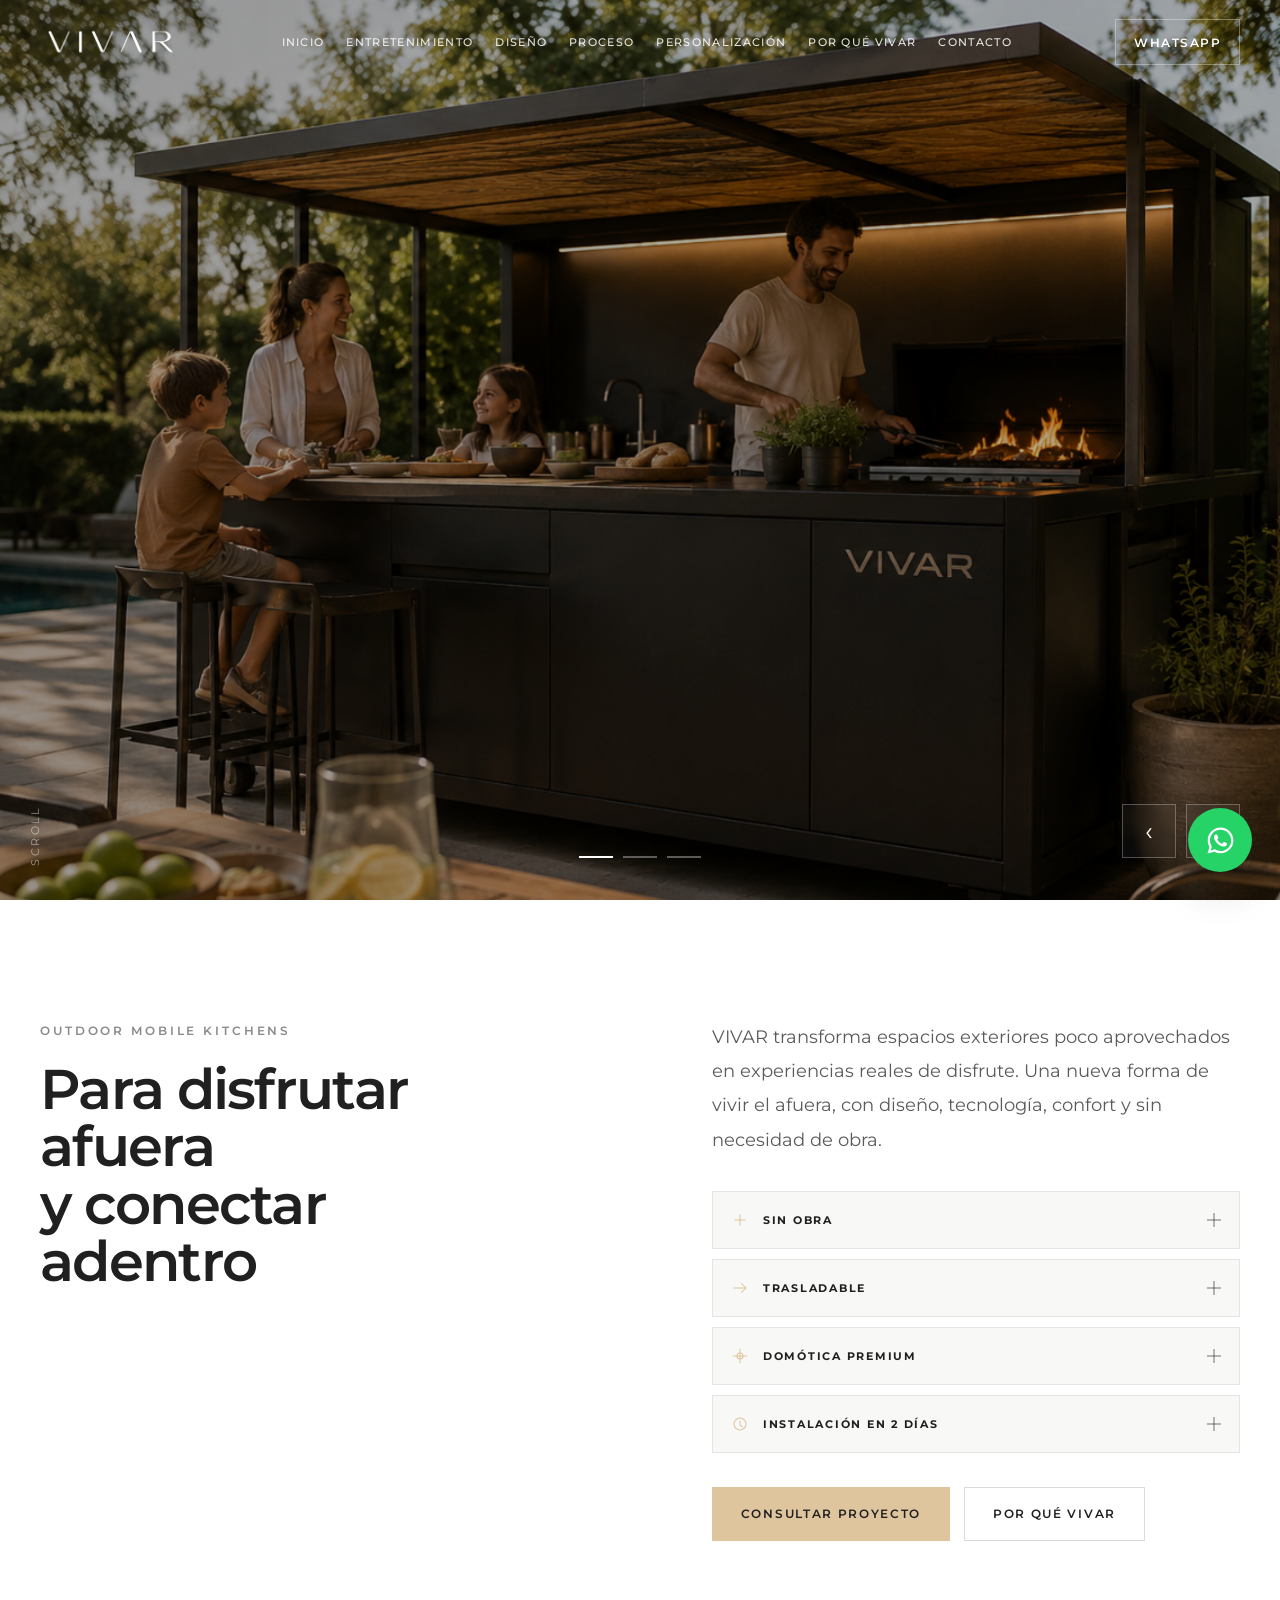
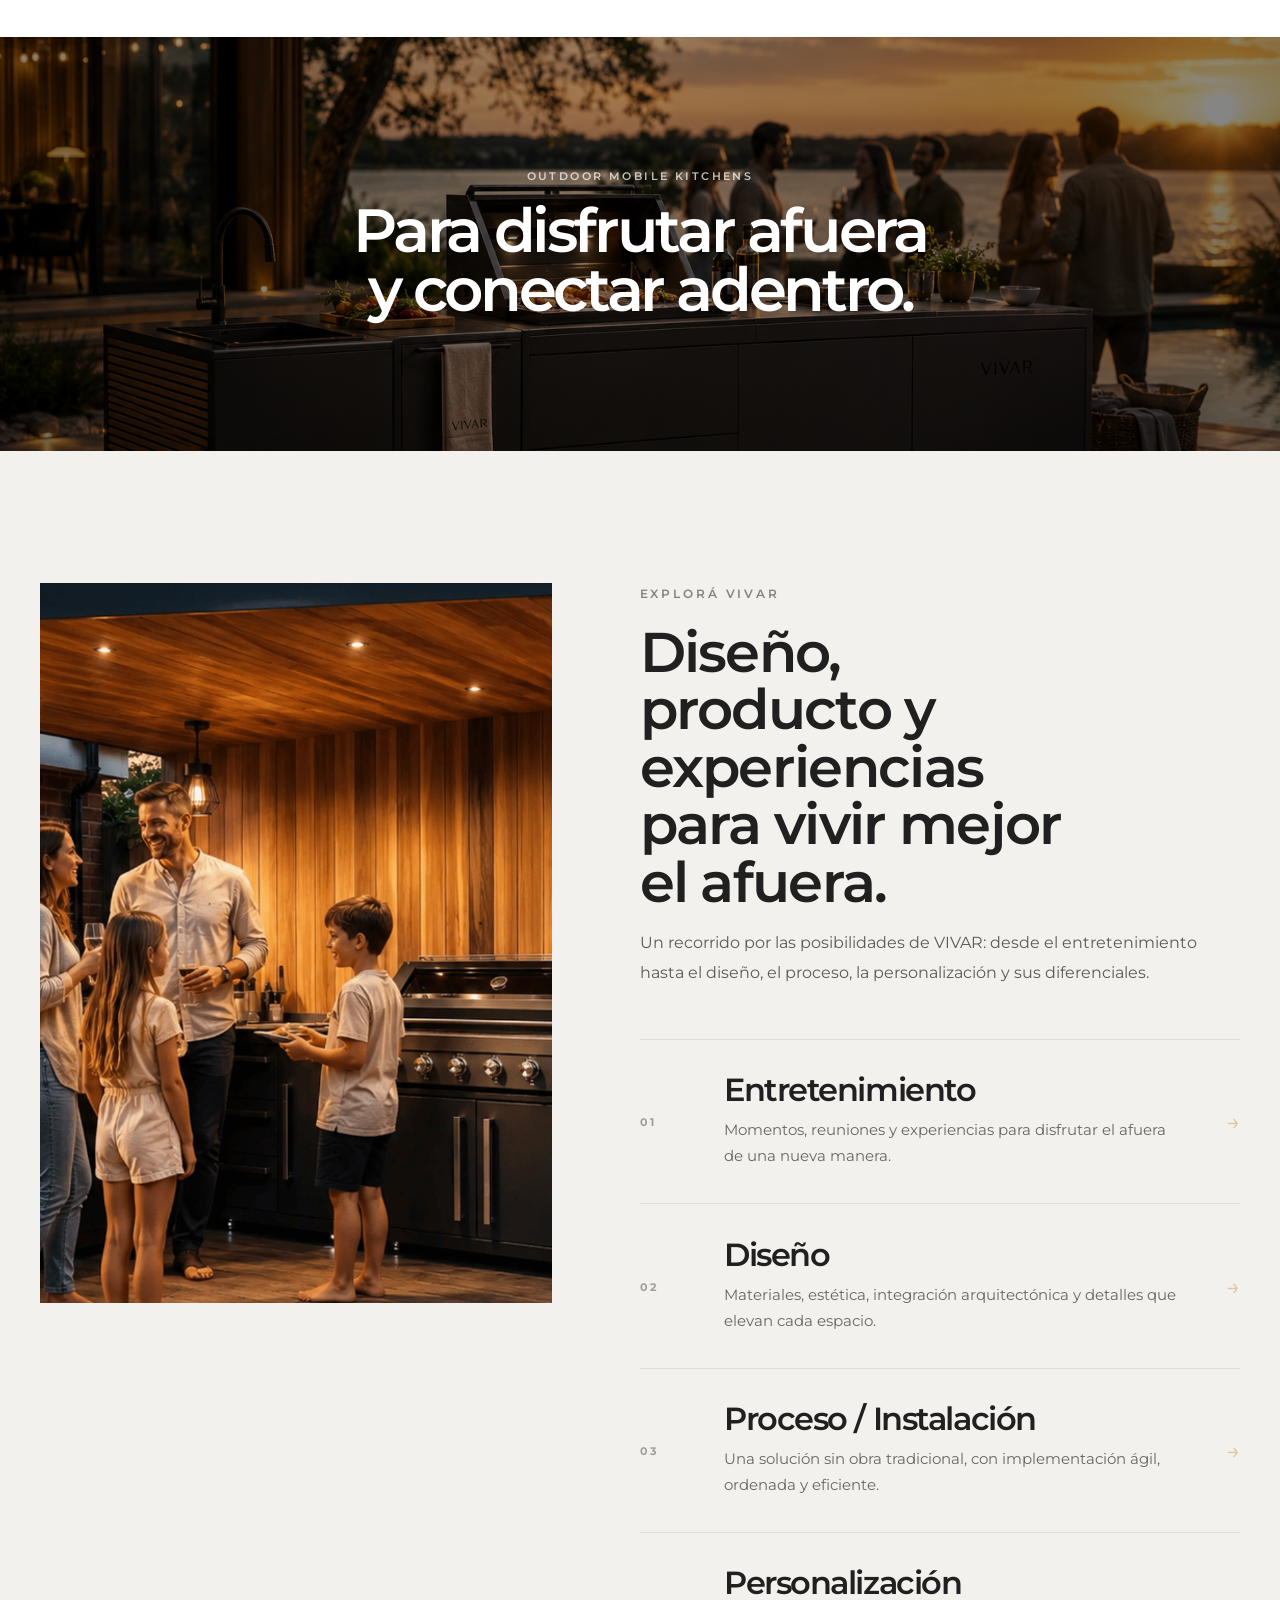
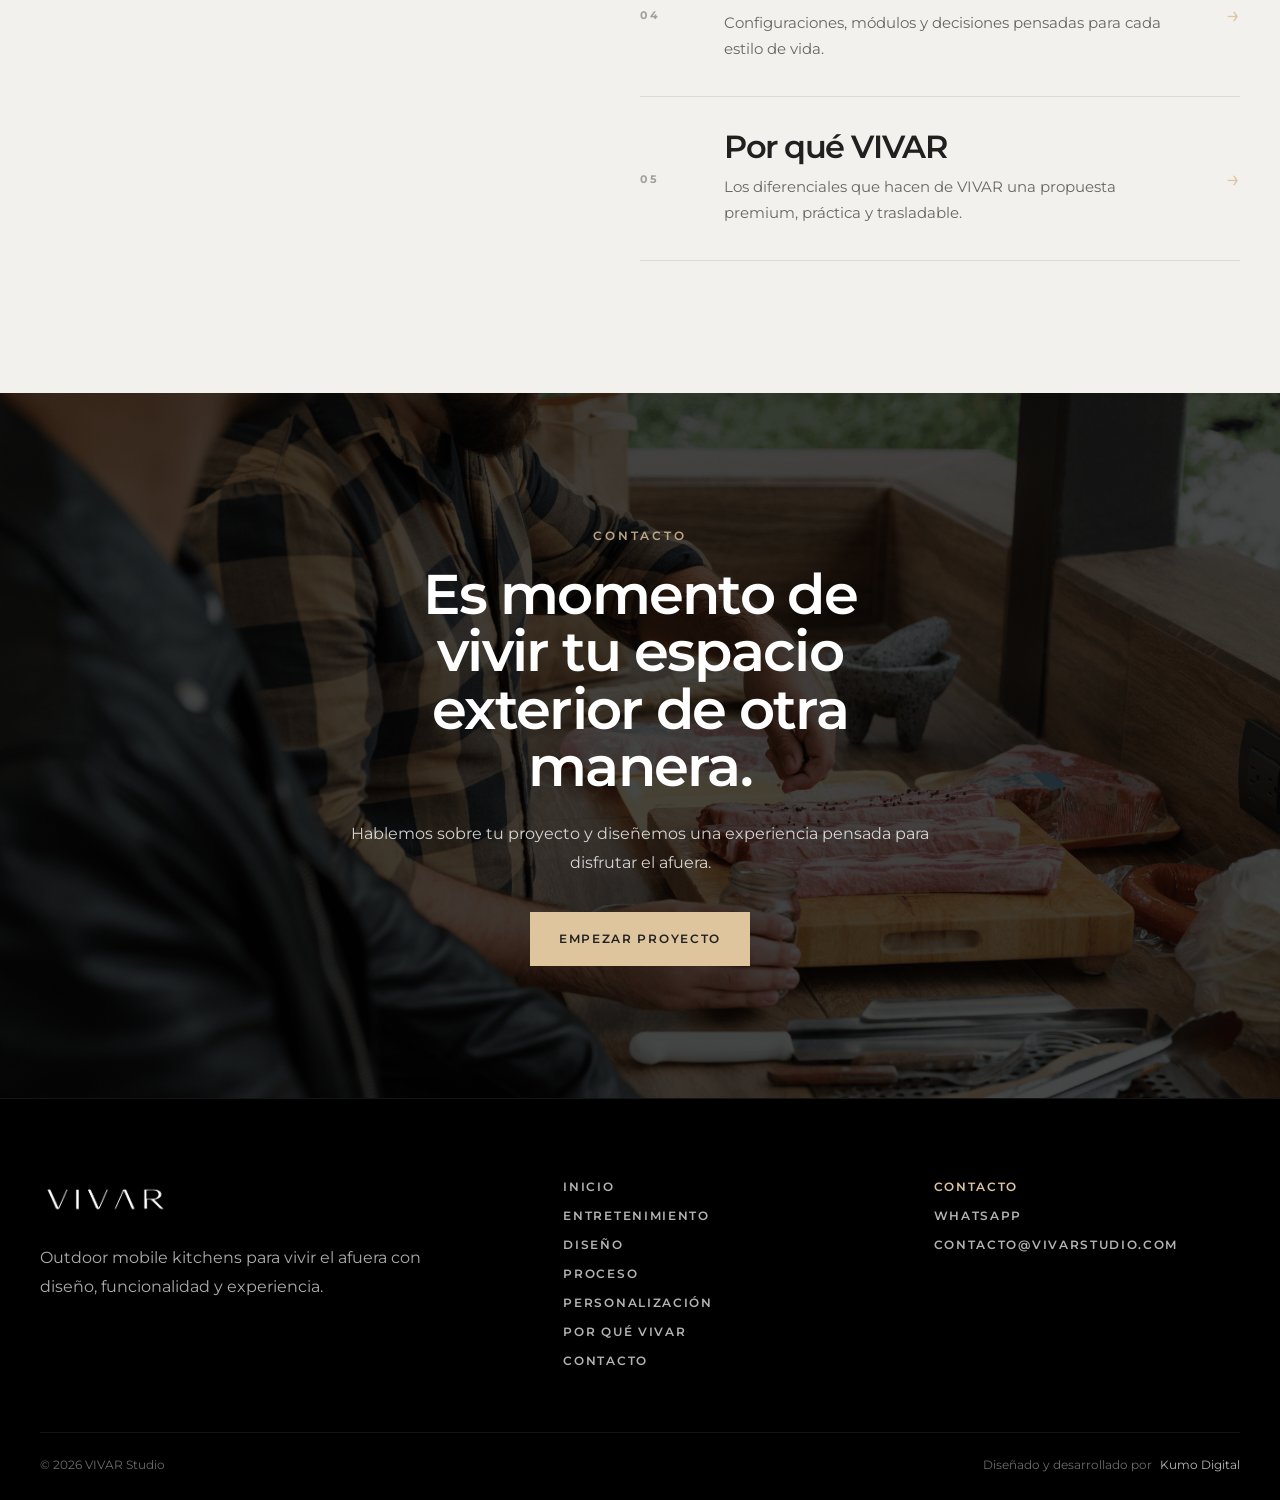
==== index.html @ 81133e7a "Actualizar subpaginas VIVAR y contacto" ====
<!DOCTYPE html>
<html lang="es">
<head>
  <meta charset="UTF-8" />
  <meta name="viewport" content="width=device-width, initial-scale=1.0" />
  <title>VIVAR Studio</title>

  <link rel="preconnect" href="https://fonts.googleapis.com">
  <link rel="preconnect" href="https://fonts.gstatic.com" crossorigin>
  <link href="https://fonts.googleapis.com/css2?family=Montserrat:wght@300;400;500;600;700&display=swap" rel="stylesheet">

  <link rel="stylesheet" href="styles.css" />
</head>

<body>

  <header class="site-header" id="siteHeader">
    <div class="container site-header__inner">
      <a href="index.html" class="site-brand" aria-label="VIVAR Studio">
        <img
          id="siteLogo"
          src="img/logo.png"
          alt="VIVAR Studio"
          data-logo-light="img/logo.png"
          data-logo-dark="img/logo-negro.png"
        />
      </a>

      <nav class="site-nav" aria-label="Navegación principal">
        <a href="index.html">Inicio</a>
        <a href="entretenimiento.html">Entretenimiento</a>
        <a href="diseno.html">Diseño</a>
        <a href="proceso-instalacion.html">Proceso</a>
        <a href="personalizacion.html">Personalización</a>
        <a href="por-que-vivar.html">Por qué VIVAR</a>
        <a href="contacto.html">Contacto</a>
      </nav>

      <a href="https://wa.me/5490000000000" class="header-cta" target="_blank" rel="noopener noreferrer">
        WhatsApp
      </a>

      <button class="menu-toggle" id="menuToggle" aria-label="Abrir menú" aria-expanded="false">
        <span></span>
        <span></span>
      </button>
    </div>

    <div class="mobile-menu" id="mobileMenu">
      <a href="index.html">Inicio</a>
      <a href="entretenimiento.html">Entretenimiento</a>
      <a href="diseno.html">Diseño</a>
      <a href="proceso-instalacion.html">Proceso</a>
      <a href="personalizacion.html">Personalización</a>
      <a href="por-que-vivar.html">Por qué VIVAR</a>
      <a href="contacto.html">Contacto</a>
      <a href="https://wa.me/5490000000000" target="_blank" rel="noopener noreferrer">WhatsApp</a>
    </div>
  </header>

  <main>

    <section class="home-hero" id="home">
      <div class="home-hero__track" id="heroTrack">

        <div class="home-hero__slide hero-slide is-active">
          <picture>
            <source srcset="img/home-hero-1-mobile.png" media="(max-width: 768px)">
            <img src="img/home-hero-1.png" alt="Outdoor kitchen premium VIVAR" />
          </picture>
        </div>

        <div class="home-hero__slide hero-slide">
          <picture>
            <source srcset="img/home-hero-2-mobile.png" media="(max-width: 768px)">
            <img src="img/home-hero-2.png" alt="Espacio exterior VIVAR" />
          </picture>
        </div>

        <div class="home-hero__slide hero-slide">
          <picture>
            <source srcset="img/home-hero-3-mobile.png" media="(max-width: 768px)">
            <img src="img/home-hero-3.png" alt="Outdoor mobile kitchen VIVAR Studio" />
          </picture>
        </div>

      </div>

      <div class="home-hero__overlay"></div>

      <div class="home-hero__controls">
        <button class="home-hero__arrow home-hero__arrow--prev" id="prevSlide" aria-label="Imagen anterior">‹</button>
        <button class="home-hero__arrow home-hero__arrow--next" id="nextSlide" aria-label="Siguiente imagen">›</button>
      </div>

      <div class="home-hero__dots" id="heroDots">
        <button class="is-active" aria-label="Ir a slide 1"></button>
        <button aria-label="Ir a slide 2"></button>
        <button aria-label="Ir a slide 3"></button>
      </div>

      <span class="hero-scroll">Scroll</span>
    </section>

    <section class="intro-editorial reveal">
      <div class="container intro-editorial__inner">
        <div class="intro-editorial__left">
          <span class="section-kicker">Outdoor Mobile Kitchens</span>
          <h1 class="intro-editorial__title">
            Para disfrutar afuera<br>
            y conectar adentro
          </h1>
        </div>

        <div class="intro-editorial__right">
          <p class="intro-editorial__text">
            VIVAR transforma espacios exteriores poco aprovechados en experiencias reales de disfrute.
            Una nueva forma de vivir el afuera, con diseño, tecnología, confort y sin necesidad de obra.
          </p>

          <div class="intro-highlights">

            <button class="intro-highlight" type="button" aria-expanded="false">
              <span class="intro-highlight__top">
                <span class="intro-highlight__icon">
                  <svg viewBox="0 0 24 24" fill="none">
                    <path d="M5 12h14M12 5v14" stroke="currentColor" stroke-width="1.4" stroke-linecap="round"/>
                  </svg>
                </span>
                <span class="intro-highlight__title">Sin obra</span>
                <span class="intro-highlight__plus"></span>
              </span>

              <span class="intro-highlight__content">
                Instalación limpia, rápida y sin reformas invasivas. Ideal para transformar espacios exteriores existentes.
              </span>
            </button>

            <button class="intro-highlight" type="button" aria-expanded="false">
              <span class="intro-highlight__top">
                <span class="intro-highlight__icon">
                  <svg viewBox="0 0 24 24" fill="none">
                    <path d="M4 12h16M14 6l6 6-6 6" stroke="currentColor" stroke-width="1.4" stroke-linecap="round" stroke-linejoin="round"/>
                  </svg>
                </span>
                <span class="intro-highlight__title">Trasladable</span>
                <span class="intro-highlight__plus"></span>
              </span>

              <span class="intro-highlight__content">
                Un producto pensado para acompañarte en distintos espacios, proyectos o mudanzas, manteniendo su funcionalidad.
              </span>
            </button>

            <button class="intro-highlight" type="button" aria-expanded="false">
              <span class="intro-highlight__top">
                <span class="intro-highlight__icon">
                  <svg viewBox="0 0 24 24" fill="none">
                    <path d="M12 3v18M3 12h18" stroke="currentColor" stroke-width="1.4" stroke-linecap="round"/>
                    <circle cx="12" cy="12" r="4" stroke="currentColor" stroke-width="1.4"/>
                  </svg>
                </span>
                <span class="intro-highlight__title">Domótica premium</span>
                <span class="intro-highlight__plus"></span>
              </span>

              <span class="intro-highlight__content">
                Tecnología integrada para controlar iluminación, sonido y funciones clave desde una experiencia simple y elegante.
              </span>
            </button>

            <button class="intro-highlight" type="button" aria-expanded="false">
              <span class="intro-highlight__top">
                <span class="intro-highlight__icon">
                  <svg viewBox="0 0 24 24" fill="none">
                    <path d="M12 8v5l3 3" stroke="currentColor" stroke-width="1.4" stroke-linecap="round"/>
                    <circle cx="12" cy="12" r="8" stroke="currentColor" stroke-width="1.4"/>
                  </svg>
                </span>
                <span class="intro-highlight__title">Instalación en 2 días</span>
                <span class="intro-highlight__plus"></span>
              </span>

              <span class="intro-highlight__content">
                Proceso ágil y ordenado, pensado para que puedas empezar a disfrutar tu espacio exterior en muy poco tiempo.
              </span>
            </button>

          </div>

          <div class="intro-editorial__actions">
            <a href="contacto.html" class="btn btn--primary">Consultar proyecto</a>
            <a href="por-que-vivar.html" class="btn btn--secondary-dark">Por qué VIVAR</a>
          </div>
        </div>
      </div>
    </section>

<section class="visual-band reveal" aria-label="Experiencia VIVAR">
  <img src="img/medio.png" alt="Experiencia exterior VIVAR Studio" />

  <div class="visual-band__overlay"></div>

  <div class="visual-band__content">
    <span>Outdoor Mobile Kitchens</span>

    <h2>
      Para disfrutar afuera<br>
      y conectar adentro.
    </h2>
  </div>
</section>

    <section class="section section--gray explore-section reveal">
      <div class="container explore-layout">

        <div class="explore-media reveal">
          <img src="img/explore-vivar.png" alt="Outdoor mobile kitchen VIVAR integrada en un espacio exterior" />
        </div>

        <div class="explore-content">
          <div class="section-head explore-head">
            <span class="section-kicker section-kicker--dark">Explorá VIVAR</span>
            <h2 class="section-title">
              Diseño, producto y experiencias para vivir mejor el afuera.
            </h2>
            <p class="section-intro">
              Un recorrido por las posibilidades de VIVAR: desde el entretenimiento hasta el diseño, el proceso, la personalización y sus diferenciales.
            </p>
          </div>

          <div class="explore-links">

            <a href="entretenimiento.html" class="explore-link reveal">
              <span class="explore-link__number">01</span>
              <div>
                <h3>Entretenimiento</h3>
                <p>Momentos, reuniones y experiencias para disfrutar el afuera de una nueva manera.</p>
              </div>
              <span class="explore-link__arrow">→</span>
            </a>

            <a href="diseno.html" class="explore-link reveal">
              <span class="explore-link__number">02</span>
              <div>
                <h3>Diseño</h3>
                <p>Materiales, estética, integración arquitectónica y detalles que elevan cada espacio.</p>
              </div>
              <span class="explore-link__arrow">→</span>
            </a>

            <a href="proceso-instalacion.html" class="explore-link reveal">
              <span class="explore-link__number">03</span>
              <div>
                <h3>Proceso / Instalación</h3>
                <p>Una solución sin obra tradicional, con implementación ágil, ordenada y eficiente.</p>
              </div>
              <span class="explore-link__arrow">→</span>
            </a>

            <a href="personalizacion.html" class="explore-link reveal">
              <span class="explore-link__number">04</span>
              <div>
                <h3>Personalización</h3>
                <p>Configuraciones, módulos y decisiones pensadas para cada estilo de vida.</p>
              </div>
              <span class="explore-link__arrow">→</span>
            </a>

            <a href="por-que-vivar.html" class="explore-link reveal">
              <span class="explore-link__number">05</span>
              <div>
                <h3>Por qué VIVAR</h3>
                <p>Los diferenciales que hacen de VIVAR una propuesta premium, práctica y trasladable.</p>
              </div>
              <span class="explore-link__arrow">→</span>
            </a>

          </div>
        </div>

      </div>
    </section>

    <section class="cta-section reveal">
      <div class="container cta-section__inner">
        <span class="section-kicker">Contacto</span>
        <h2 class="section-title section-title--light">Es momento de vivir tu espacio exterior de otra manera.</h2>
        <p>
          Hablemos sobre tu proyecto y diseñemos una experiencia pensada para disfrutar el afuera.
        </p>
        <a href="contacto.html" class="btn btn--primary">Empezar proyecto</a>
      </div>
    </section>

  </main>

  <footer class="site-footer">
    <div class="container site-footer__inner">
      <div class="site-footer__brand">
        <img src="img/logo.png" alt="VIVAR Studio" />
        <p>Outdoor mobile kitchens para vivir el afuera con diseño, funcionalidad y experiencia.</p>
      </div>

      <div class="site-footer__nav">
        <a href="index.html">Inicio</a>
        <a href="entretenimiento.html">Entretenimiento</a>
        <a href="diseno.html">Diseño</a>
        <a href="proceso-instalacion.html">Proceso</a>
        <a href="personalizacion.html">Personalización</a>
        <a href="por-que-vivar.html">Por qué VIVAR</a>
        <a href="contacto.html">Contacto</a>
      </div>

      <div class="site-footer__contact">
        <span>Contacto</span>
        <a href="https://wa.me/5490000000000" target="_blank" rel="noopener noreferrer">WhatsApp</a>
        <a href="mailto:contacto@vivarstudio.com">contacto@vivarstudio.com</a>
      </div>
    </div>

    <div class="container site-footer__bottom">
      <span>© 2026 VIVAR Studio</span>

      <div class="site-footer__credits">
        <span>Diseñado y desarrollado por</span>
        <a href="https://kumodigital.website/" target="_blank" rel="noopener noreferrer">
          Kumo Digital
        </a>
      </div>
    </div>
  </footer>

  <a 
    href="https://wa.me/5490000000000" 
    class="whatsapp-float" 
    target="_blank" 
    rel="noopener noreferrer"
    aria-label="Hablar por WhatsApp"
  >
    <svg viewBox="0 0 24 24" aria-hidden="true">
      <path d="M12.04 2C6.58 2 2.13 6.45 2.13 11.91c0 1.75.46 3.46 1.34 4.97L2 22l5.25-1.38a9.9 9.9 0 0 0 4.79 1.22h.01c5.46 0 9.91-4.45 9.91-9.91C21.96 6.45 17.51 2 12.04 2Zm0 18.16h-.01a8.2 8.2 0 0 1-4.18-1.15l-.3-.18-3.12.82.83-3.04-.2-.31a8.18 8.18 0 0 1-1.25-4.39c0-4.53 3.69-8.22 8.23-8.22 2.2 0 4.26.86 5.82 2.41a8.18 8.18 0 0 1 2.41 5.82c0 4.54-3.69 8.24-8.23 8.24Zm4.52-6.16c-.25-.12-1.47-.72-1.7-.81-.23-.08-.39-.12-.56.13-.17.25-.64.81-.79.97-.15.17-.29.19-.54.06-.25-.12-1.05-.39-2-1.23-.74-.66-1.24-1.47-1.38-1.72-.15-.25-.02-.38.11-.51.11-.11.25-.29.37-.43.12-.15.17-.25.25-.42.08-.17.04-.31-.02-.43-.06-.12-.56-1.35-.77-1.85-.2-.48-.41-.42-.56-.43h-.48c-.17 0-.43.06-.66.31-.23.25-.87.85-.87 2.08 0 1.23.89 2.42 1.02 2.59.12.17 1.75 2.67 4.24 3.74.59.25 1.05.41 1.41.52.59.19 1.13.16 1.56.1.48-.07 1.47-.6 1.68-1.18.21-.58.21-1.08.15-1.18-.06-.11-.23-.17-.48-.29Z"/>
    </svg>
  </a>

  <script src="script.js"></script>
</body>
</html>
---- styles.css ----
:root {
  --black: #000000;
  --charcoal: #202020;
  --gold: #dfc59e;
  --white: #ffffff;
  --light-gray: #f6f6f4;
  --mid-gray: #8a8a8a;
  --soft-line: rgba(0, 0, 0, 0.08);
  --container: 1280px;
  --header-height: 84px;
  --transition: 0.35s ease;
  --section-space: 132px;
}

/* RESET */

* {
  margin: 0;
  padding: 0;
  box-sizing: border-box;
}

html {
  scroll-behavior: smooth;
}

body {
  font-family: "Montserrat", sans-serif;
  background: var(--black);
  color: var(--white);
  -webkit-font-smoothing: antialiased;
  text-rendering: optimizeLegibility;
  overflow-x: hidden;
}

img {
  display: block;
  width: 100%;
  max-width: 100%;
}

a {
  color: inherit;
  text-decoration: none;
}

button {
  font: inherit;
  background: none;
  border: none;
  cursor: pointer;
}

.container {
  width: min(100% - 80px, var(--container));
  margin: 0 auto;
}

/* REVEAL */

.reveal {
  opacity: 0;
  transform: translateY(42px);
  transition:
    opacity 1s cubic-bezier(0.22, 1, 0.36, 1),
    transform 1s cubic-bezier(0.22, 1, 0.36, 1);
  will-change: opacity, transform;
}

.reveal.is-visible {
  opacity: 1;
  transform: translateY(0);
}

/* HEADER */

.site-header {
  position: fixed;
  inset: 0 0 auto 0;
  z-index: 200;
  background: transparent;
  border-bottom: 1px solid transparent;
  transition:
    background 0.35s ease,
    border-color 0.35s ease,
    box-shadow 0.35s ease;
}

.site-header__inner {
  min-height: var(--header-height);
  display: flex;
  align-items: center;
  justify-content: space-between;
  gap: 28px;
}

.site-header.is-scrolled,
.site-header.site-header--solid {
  background: rgba(255, 255, 255, 0.96);
  border-bottom-color: rgba(0, 0, 0, 0.08);
  box-shadow: 0 8px 24px rgba(0, 0, 0, 0.05);
}

.site-brand img {
  width: 138px;
  transition: opacity var(--transition);
}

.site-nav {
  display: flex;
  align-items: center;
  gap: 22px;
}

.site-nav a {
  position: relative;
  font-size: 11px;
  font-weight: 500;
  letter-spacing: 0.12em;
  text-transform: uppercase;
  color: rgba(255, 255, 255, 0.88);
  transition: color var(--transition);
}

.site-nav a::after {
  content: "";
  position: absolute;
  left: 0;
  bottom: -8px;
  width: 0;
  height: 1px;
  background: var(--gold);
  transition: width var(--transition);
}

.site-nav a:hover::after {
  width: 100%;
}

.site-header.is-scrolled .site-nav a,
.site-header.site-header--solid .site-nav a {
  color: rgba(0, 0, 0, 0.75);
}

.header-cta {
  display: inline-flex;
  align-items: center;
  justify-content: center;
  min-height: 46px;
  padding: 0 18px;
  border: 1px solid rgba(255, 255, 255, 0.34);
  color: var(--white);
  font-size: 12px;
  font-weight: 600;
  letter-spacing: 0.12em;
  text-transform: uppercase;
  transition: all var(--transition);
}

.header-cta:hover {
  background: var(--gold);
  border-color: var(--gold);
  color: var(--charcoal);
}

.site-header.is-scrolled .header-cta,
.site-header.site-header--solid .header-cta {
  border-color: rgba(0, 0, 0, 0.18);
  color: var(--charcoal);
}

.menu-toggle {
  display: none;
  width: 42px;
  height: 42px;
  align-items: center;
  justify-content: center;
  flex-direction: column;
  gap: 6px;
}

.menu-toggle span {
  display: block;
  width: 22px;
  height: 1px;
  background: var(--white);
  transition: background var(--transition);
}

.site-header.is-scrolled .menu-toggle span,
.site-header.site-header--solid .menu-toggle span {
  background: var(--charcoal);
}

.mobile-menu {
  display: none;
}

/* HOME HERO */

.home-hero {
  position: relative;
  min-height: 100vh;
  overflow: hidden;
  background: var(--black);
}

.home-hero__track {
  position: absolute;
  inset: 0;
}

.home-hero__slide {
  position: absolute;
  inset: 0;
  opacity: 0;
  transition: opacity 1s ease;
}

.home-hero__slide.is-active {
  opacity: 1;
}

.home-hero__slide picture,
.home-hero__slide img {
  width: 100%;
  height: 100%;
}

.home-hero__slide img {
  object-fit: cover;
  object-position: center center;
  transform: scale(1.02);
  transition: transform 6s ease;
}

.home-hero__slide.is-active img {
  transform: scale(1.08);
}

.home-hero__overlay {
  position: absolute;
  inset: 0;
  z-index: 2;
  background:
    linear-gradient(180deg, rgba(0,0,0,0.24), rgba(0,0,0,0.28)),
    linear-gradient(90deg, rgba(0,0,0,0.18), rgba(0,0,0,0.04));
}

.home-hero__controls {
  position: absolute;
  inset: auto 40px 42px auto;
  display: flex;
  gap: 10px;
  z-index: 4;
}

.home-hero__arrow {
  width: 54px;
  height: 54px;
  border: 1px solid rgba(255,255,255,0.28);
  color: var(--white);
  background: rgba(255,255,255,0.04);
  backdrop-filter: blur(4px);
  font-size: 26px;
  transition: all var(--transition);
}

.home-hero__arrow:hover {
  background: rgba(255,255,255,0.12);
  border-color: rgba(255,255,255,0.48);
}

.home-hero__dots {
  position: absolute;
  left: 50%;
  bottom: 42px;
  transform: translateX(-50%);
  display: flex;
  gap: 10px;
  z-index: 4;
}

.home-hero__dots button {
  width: 34px;
  height: 2px;
  background: rgba(255,255,255,0.34);
}

.home-hero__dots button.is-active {
  background: var(--white);
}

.hero-scroll {
  position: absolute;
  left: 28px;
  bottom: 34px;
  z-index: 4;
  writing-mode: vertical-rl;
  transform: rotate(180deg);
  font-size: 11px;
  letter-spacing: 0.22em;
  text-transform: uppercase;
  color: rgba(255,255,255,0.5);
}

/* INTRO */

.intro-editorial {
  padding: 120px 0 96px;
  background: var(--white);
  color: var(--charcoal);
}

.intro-editorial__inner {
  display: grid;
  grid-template-columns: 1.05fr 0.95fr;
  gap: 88px;
  align-items: start;
}

.section-kicker {
  display: inline-block;
  margin-bottom: 22px;
  font-size: 12px;
  font-weight: 600;
  letter-spacing: 0.24em;
  text-transform: uppercase;
  color: rgba(0,0,0,0.46);
}

.section-kicker--dark {
  color: rgba(0,0,0,0.46);
}

.cta-section .section-kicker {
  color: rgba(223,197,158,0.82);
}

.intro-editorial__title,
.section-title {
  font-size: clamp(36px, 4.4vw, 64px);
  line-height: 1.02;
  font-weight: 600;
  letter-spacing: -0.03em;
}

.intro-editorial__title {
  max-width: 11ch;
}

.intro-editorial__text {
  max-width: 54ch;
  font-size: 18px;
  line-height: 1.9;
  color: rgba(32,32,32,0.74);
}

.intro-editorial__actions {
  display: flex;
  flex-wrap: wrap;
  gap: 14px;
  margin-top: 34px;
}

.intro-editorial__actions .btn {
  width: auto;
}

/* INTRO ACCORDION */

.intro-highlights {
  display: grid;
  gap: 10px;
  margin-top: 34px;
}

.intro-highlight {
  width: 100%;
  text-align: left;
  border: 1px solid rgba(0,0,0,0.08);
  background: rgba(246,246,244,0.72);
  color: var(--charcoal);
  overflow: hidden;
  transition:
    background 0.35s ease,
    border-color 0.35s ease,
    box-shadow 0.35s ease;
}

.intro-highlight:hover,
.intro-highlight.is-open {
  background: rgba(223,197,158,0.11);
  border-color: rgba(223,197,158,0.52);
  box-shadow: 0 18px 38px rgba(0,0,0,0.045);
}

.intro-highlight__top {
  display: grid;
  grid-template-columns: auto 1fr auto;
  align-items: center;
  gap: 14px;
  min-height: 56px;
  padding: 0 18px;
}

.intro-highlight__icon {
  display: inline-flex;
  align-items: center;
  justify-content: center;
  color: var(--gold);
}

.intro-highlight__icon svg {
  width: 18px;
  height: 18px;
}

.intro-highlight__title {
  font-size: 11px;
  font-weight: 700;
  letter-spacing: 0.16em;
  text-transform: uppercase;
}

.intro-highlight__plus {
  position: relative;
  width: 14px;
  height: 14px;
}

.intro-highlight__plus::before,
.intro-highlight__plus::after {
  content: "";
  position: absolute;
  inset: 50% auto auto 50%;
  width: 14px;
  height: 1px;
  background: rgba(32,32,32,0.62);
  transform: translate(-50%, -50%);
  transition: transform 0.35s ease;
}

.intro-highlight__plus::after {
  transform: translate(-50%, -50%) rotate(90deg);
}

.intro-highlight.is-open .intro-highlight__plus::after {
  transform: translate(-50%, -50%) rotate(0deg);
}

.intro-highlight__content {
  display: block;
  max-height: 0;
  padding: 0 18px;
  overflow: hidden;
  font-size: 14px;
  line-height: 1.75;
  color: rgba(32,32,32,0.66);
  transition:
    max-height 0.45s ease,
    padding 0.45s ease;
}

.intro-highlight.is-open .intro-highlight__content {
  max-height: 140px;
  padding: 0 18px 20px 50px;
}

/* VISUAL BAND */

.visual-band {
  position: relative;
  width: 100%;
  overflow: hidden;
  background: var(--black);
}

.visual-band img {
  width: 100%;
  height: 46vh;
  min-height: 340px;
  max-height: 560px;
  object-fit: cover;
  object-position: center center;
  transform: scale(1.02);
  transition: transform 1.4s ease;
}

.visual-band:hover img {
  transform: scale(1.06);
}

.visual-band__overlay {
  position: absolute;
  inset: 0;
  background:
    linear-gradient(
      180deg,
      rgba(0,0,0,0.18) 0%,
      rgba(0,0,0,0.32) 100%
    ),
    linear-gradient(
      90deg,
      rgba(0,0,0,0.34) 0%,
      rgba(0,0,0,0.12) 50%,
      rgba(0,0,0,0.34) 100%
    );
}

.visual-band__content {
  position: absolute;
  inset: 0;
  z-index: 2;
  display: flex;
  flex-direction: column;
  align-items: center;
  justify-content: center;
  text-align: center;
  color: var(--white);
  padding: 40px;
}

.visual-band__content span {
  display: inline-block;
  margin-bottom: 18px;
  font-size: 11px;
  font-weight: 600;
  letter-spacing: 0.22em;
  text-transform: uppercase;
  color: rgba(255,255,255,0.72);
}

.visual-band__content h2 {
  max-width: 18ch;
  font-size: clamp(40px, 4.8vw, 76px);
  line-height: 0.96;
  font-weight: 600;
  letter-spacing: -0.055em;
  text-wrap: balance;
}

/* BUTTONS */

.btn {
  display: inline-flex;
  align-items: center;
  justify-content: center;
  min-height: 54px;
  padding: 0 28px;
  border: 1px solid transparent;
  font-size: 12px;
  font-weight: 600;
  letter-spacing: 0.14em;
  text-transform: uppercase;
  transition: all var(--transition);
}

.btn--primary {
  background: var(--gold);
  color: var(--charcoal);
}

.btn--primary:hover {
  background: #e7d1af;
  transform: translateY(-1px);
}

.btn--secondary-dark {
  background: transparent;
  color: var(--charcoal);
  border-color: rgba(0,0,0,0.14);
}

.btn--secondary-dark:hover {
  border-color: var(--gold);
  color: var(--gold);
}

.btn--secondary-light {
  background: rgba(255,255,255,0.04);
  color: var(--white);
  border-color: rgba(255,255,255,0.26);
}

.btn--secondary-light:hover {
  border-color: var(--gold);
  color: var(--gold);
}

/* SECTION */

.section {
  padding: var(--section-space) 0;
}

.section--white {
  background: var(--white);
  color: var(--charcoal);
}

.section--gray {
  background: var(--light-gray);
  color: var(--charcoal);
}

.section--black {
  background: var(--black);
  color: var(--white);
}

.section-head {
  margin-bottom: 58px;
}

.section-title {
  max-width: 12ch;
}

.section-title--light {
  color: var(--white);
}

.section-intro {
  margin-top: 18px;
  max-width: 58ch;
  color: rgba(32,32,32,0.72);
  line-height: 1.85;
}

/* EXPLORE */

.explore-section {
  background: #f3f1ed;
}

.explore-layout {
  display: grid;
  grid-template-columns: 0.92fr 1.08fr;
  gap: 88px;
  align-items: start;
}

.explore-media {
  position: sticky;
  top: calc(var(--header-height) + 42px);
  overflow: hidden;
  background: var(--black);
}

.explore-media img {
  height: 720px;
  object-fit: cover;
  object-position: center;
  transform: scale(1.02);
  transition: transform 1.2s ease;
}

.explore-media:hover img {
  transform: scale(1.06);
}

.explore-head {
  max-width: 760px;
  margin-bottom: 52px;
}

.explore-links {
  border-top: 1px solid rgba(0,0,0,0.09);
}

.explore-link {
  display: grid;
  grid-template-columns: 58px 1fr auto;
  gap: 26px;
  align-items: center;
  padding: 34px 0;
  border-bottom: 1px solid rgba(0,0,0,0.09);
  color: var(--charcoal);
  transition:
    padding 0.4s ease,
    border-color 0.4s ease;
}

.explore-link:hover {
  padding-left: 16px;
  border-bottom-color: rgba(223,197,158,0.8);
}

.explore-link__number {
  font-size: 11px;
  font-weight: 700;
  letter-spacing: 0.24em;
  color: rgba(0,0,0,0.34);
}

.explore-link h3 {
  font-size: clamp(28px, 2.5vw, 44px);
  line-height: 1.02;
  font-weight: 600;
  letter-spacing: -0.045em;
  margin-bottom: 10px;
}

.explore-link p {
  max-width: 46ch;
  font-size: 15px;
  line-height: 1.75;
  color: rgba(32,32,32,0.66);
}

.explore-link__arrow {
  font-size: 24px;
  color: var(--gold);
  transition: transform 0.35s ease;
}

.explore-link:hover .explore-link__arrow {
  transform: translateX(8px);
}

/* CTA */

.cta-section {
  padding: 132px 0;
  background:
    linear-gradient(180deg, rgba(0,0,0,0.72), rgba(0,0,0,0.72)),
    url("img/cta-bg.webp") center center / cover no-repeat;
}

.cta-section__inner {
  max-width: 860px;
  text-align: center;
}

.cta-section__inner .section-title {
  margin: 0 auto;
}

.cta-section p {
  max-width: 620px;
  margin: 24px auto 34px;
  line-height: 1.85;
  color: rgba(255,255,255,0.8);
}

/* FOOTER */

.site-footer {
  background: var(--black);
  color: var(--white);
  border-top: 1px solid rgba(255,255,255,0.08);
  padding: 80px 0 28px;
}

.site-footer__inner {
  display: grid;
  grid-template-columns: 1.2fr 0.8fr 0.8fr;
  gap: 64px;
}

.site-footer__brand img {
  width: 128px;
  margin-bottom: 24px;
}

.site-footer__brand p {
  max-width: 38ch;
  color: rgba(255,255,255,0.68);
  line-height: 1.8;
}

.site-footer__nav,
.site-footer__contact {
  display: flex;
  flex-direction: column;
  gap: 14px;
}

.site-footer__nav a,
.site-footer__contact a,
.site-footer__contact span {
  font-size: 12px;
  font-weight: 600;
  letter-spacing: 0.14em;
  text-transform: uppercase;
}

.site-footer__nav a,
.site-footer__contact a {
  color: rgba(255,255,255,0.7);
  transition: color var(--transition);
}

.site-footer__nav a:hover,
.site-footer__contact a:hover {
  color: var(--gold);
}

.site-footer__contact span {
  color: var(--gold);
}

.site-footer__bottom {
  display: flex;
  justify-content: space-between;
  gap: 24px;
  margin-top: 64px;
  padding-top: 24px;
  border-top: 1px solid rgba(255,255,255,0.08);
  color: rgba(255,255,255,0.42);
  font-size: 12px;
}

.site-footer__credits {
  display: flex;
  align-items: center;
  gap: 8px;
  color: rgba(255,255,255,0.42);
  font-size: 12px;
}

.site-footer__credits a {
  color: rgba(255,255,255,0.72);
  transition: color var(--transition);
}

.site-footer__credits a:hover {
  color: var(--gold);
}

/* WHATSAPP */

.whatsapp-float {
  position: fixed;
  right: 28px;
  bottom: 28px;
  z-index: 300;
  width: 64px;
  height: 64px;
  border-radius: 999px;
  background: #25d366;
  display: flex;
  align-items: center;
  justify-content: center;
  box-shadow:
    0 18px 40px rgba(0,0,0,0.18),
    0 0 0 0 rgba(37,211,102,0.4);
  transition:
    transform 0.3s ease,
    box-shadow 0.3s ease;
  animation: whatsappPulse 2.8s infinite;
}

.whatsapp-float:hover {
  transform: translateY(-4px) scale(1.04);
}

.whatsapp-float svg {
  width: 31px;
  height: 31px;
  fill: #ffffff;
}

@keyframes whatsappPulse {
  0% {
    box-shadow:
      0 18px 40px rgba(0,0,0,0.18),
      0 0 0 0 rgba(37,211,102,0.35);
  }

  70% {
    box-shadow:
      0 18px 40px rgba(0,0,0,0.18),
      0 0 0 18px rgba(37,211,102,0);
  }

  100% {
    box-shadow:
      0 18px 40px rgba(0,0,0,0.18),
      0 0 0 0 rgba(37,211,102,0);
  }
}

/* RESPONSIVE */

@media (max-width: 1200px) {
  .site-nav {
    gap: 16px;
  }

  .site-nav a {
    font-size: 10px;
    letter-spacing: 0.09em;
  }

  .intro-editorial__inner {
    gap: 56px;
  }
}

@media (max-width: 1040px) {
  .site-nav,
  .header-cta {
    display: none;
  }

  .menu-toggle {
    display: inline-flex;
  }
}

@media (max-width: 920px) {
  :root {
    --section-space: 104px;
  }

  .mobile-menu {
    position: absolute;
    top: 100%;
    left: 0;
    width: 100%;
    background: rgba(255,255,255,0.98);
    display: flex;
    flex-direction: column;
    padding: 18px 24px 24px;
    gap: 16px;
    transform: translateY(-8px);
    opacity: 0;
    pointer-events: none;
    transition: all var(--transition);
  }

  .mobile-menu a {
    color: var(--charcoal);
    font-size: 13px;
    font-weight: 600;
    letter-spacing: 0.08em;
    text-transform: uppercase;
  }

  .mobile-menu.is-open {
    transform: translateY(0);
    opacity: 1;
    pointer-events: auto;
  }

  .intro-editorial__inner,
  .explore-layout,
  .site-footer__inner {
    grid-template-columns: 1fr;
  }

  .intro-editorial__title,
  .intro-editorial__text {
    max-width: 100%;
  }

  .explore-media {
    position: relative;
    top: auto;
  }

  .explore-media img {
    height: 520px;
  }
}

@media (max-width: 640px) {
  :root {
    --header-height: 76px;
    --section-space: 84px;
  }

  .container {
    width: min(100% - 32px, var(--container));
  }

  .site-brand img {
    width: 110px;
  }

  .home-hero {
    min-height: 92vh;
  }

  .home-hero__controls {
    inset: auto 16px 18px auto;
  }

  .home-hero__arrow {
    width: 42px;
    height: 42px;
    font-size: 22px;
  }

  .home-hero__dots {
    bottom: 22px;
    gap: 8px;
  }

  .home-hero__dots button {
    width: 24px;
  }

  .intro-editorial {
    padding: 84px 0 72px;
  }

  .intro-editorial__title,
  .section-title {
    font-size: clamp(30px, 8vw, 42px);
  }

  .intro-editorial__text,
  .section-intro {
    font-size: 15px;
    line-height: 1.75;
  }

  .intro-highlight__top {
    min-height: 54px;
    padding: 0 16px;
  }

  .intro-highlight.is-open .intro-highlight__content {
    padding: 0 16px 18px 48px;
  }

  .intro-editorial__actions {
    gap: 12px;
  }

  .intro-editorial__actions .btn,
  .btn {
    width: 100%;
  }

  .visual-band img {
    height: 38vh;
    min-height: 260px;
    max-height: 340px;
  }

  .visual-band__content {
    padding: 24px;
  }

  .visual-band__content span {
    margin-bottom: 12px;
    font-size: 10px;
    letter-spacing: 0.18em;
  }

  .visual-band__content h2 {
    max-width: 15ch;
    font-size: clamp(30px, 8vw, 44px);
    line-height: 1;
  }

  .explore-link {
    grid-template-columns: 1fr auto;
    gap: 12px;
    padding: 28px 0;
  }

  .explore-link__number {
    grid-column: 1 / -1;
  }

  .explore-link h3 {
    font-size: 30px;
  }

  .explore-link p {
    font-size: 15px;
  }

  .explore-link:hover {
    padding-left: 0;
  }

  .cta-section {
    padding: 92px 0;
  }

  .whatsapp-float {
    width: 58px;
    height: 58px;
    right: 16px;
    bottom: 16px;
  }

  .whatsapp-float svg {
    width: 28px;
    height: 28px;
  }

  .site-footer__bottom {
    flex-direction: column;
  }

  .site-footer__credits {
    flex-wrap: wrap;
  }
}

@media (prefers-reduced-motion: reduce) {
  html {
    scroll-behavior: auto;
  }

  .reveal,
  .home-hero__slide img,
  .site-header,
  .whatsapp-float,
  .explore-media img,
  .explore-link,
  .intro-highlight,
  .visual-band img {
    transition: none !important;
    animation: none !important;
    transform: none !important;
  }
}

/* SUBPAGE HERO */

.subpage-hero {
  position: relative;
  min-height: 82vh;
  display: flex;
  align-items: flex-end;
  overflow: hidden;
  background: var(--black);
}

.subpage-hero > img {
  position: absolute;
  inset: 0;
  height: 100%;
  object-fit: cover;
  object-position: center;
}

.subpage-hero__overlay {
  position: absolute;
  inset: 0;
  background:
    linear-gradient(180deg, rgba(0,0,0,0.18), rgba(0,0,0,0.74)),
    linear-gradient(90deg, rgba(0,0,0,0.54), rgba(0,0,0,0.12));
}

.subpage-hero__content {
  position: relative;
  z-index: 2;
  padding: 180px 0 92px;
  color: var(--white);
}

.subpage-hero__content .section-kicker {
  color: rgba(223,197,158,0.9);
}

.subpage-hero__content h1 {
  max-width: 11ch;
  font-size: clamp(44px, 6vw, 86px);
  line-height: 0.98;
  letter-spacing: -0.05em;
}

.subpage-hero__content p {
  max-width: 56ch;
  margin-top: 24px;
  color: rgba(255,255,255,0.82);
  line-height: 1.8;
  font-size: 18px;
}

/* ENTRETENIMIENTO PAGE */

.entertainment-intro__inner {
  display: grid;
  grid-template-columns: 0.95fr 1.05fr;
  gap: 88px;
  align-items: start;
}

.entertainment-intro__text p {
  max-width: 62ch;
  font-size: 18px;
  line-height: 1.9;
  color: rgba(32,32,32,0.72);
}

.entertainment-intro__text p + p {
  margin-top: 22px;
}

/* MOMENTOS */

.moments-grid {
  display: grid;
  grid-template-columns: repeat(2, 1fr);
  gap: 24px;
  margin-top: 56px;
}

.moment-card {
  background: var(--white);
  border: 1px solid rgba(0,0,0,0.06);
  overflow: hidden;
  transition:
    transform 0.45s ease,
    box-shadow 0.45s ease,
    border-color 0.45s ease;
}

.moment-card:hover {
  transform: translateY(-6px);
  border-color: rgba(223,197,158,0.5);
  box-shadow: 0 22px 48px rgba(0,0,0,0.08);
}

.moment-card img {
  height: 380px;
  object-fit: cover;
  transition: transform 0.9s ease;
}

.moment-card:hover img {
  transform: scale(1.045);
}

.moment-card div {
  padding: 30px;
}

.moment-card span {
  display: inline-block;
  margin-bottom: 18px;
  font-size: 11px;
  font-weight: 700;
  letter-spacing: 0.22em;
  color: rgba(0,0,0,0.36);
}

.moment-card h3 {
  max-width: 10ch;
  font-size: 30px;
  line-height: 1;
  font-weight: 600;
  letter-spacing: -0.035em;
  margin-bottom: 12px;
}

.moment-card p {
  max-width: 36ch;
  color: rgba(32,32,32,0.7);
  line-height: 1.8;
}

/* BAND */

.entertainment-band {
  position: relative;
  min-height: 68vh;
  overflow: hidden;
  background: var(--black);
}

.entertainment-band img {
  width: 100%;
  height: 68vh;
  min-height: 480px;
  object-fit: cover;
  object-position: center;
  transform: scale(1.02);
  transition: transform 1.4s ease;
}

.entertainment-band:hover img {
  transform: scale(1.06);
}

.entertainment-band__overlay {
  position: absolute;
  inset: 0;
  background:
    linear-gradient(180deg, rgba(0,0,0,0.22), rgba(0,0,0,0.58)),
    linear-gradient(90deg, rgba(0,0,0,0.22), rgba(0,0,0,0.22));
}

.entertainment-band__content {
  position: absolute;
  inset: 0;
  z-index: 2;
  display: flex;
  flex-direction: column;
  justify-content: center;
  align-items: center;
  color: var(--white);
  text-align: center;
  padding: 0 40px;
}

.entertainment-band__content span {
  margin-bottom: 20px;
  font-size: 11px;
  font-weight: 600;
  letter-spacing: 0.24em;
  text-transform: uppercase;
  color: rgba(223,197,158,0.95);
}

.entertainment-band__content h2 {
  max-width: 17ch;
  margin: 0 auto;
  font-size: clamp(42px, 5vw, 76px);
  line-height: 0.96;
  letter-spacing: -0.055em;
  font-weight: 600;
  text-wrap: balance;
}

/* SPLIT */

.entertainment-split__inner {
  display: grid;
  grid-template-columns: 1.05fr 0.95fr;
  gap: 88px;
  align-items: center;
}

.entertainment-split__image {
  overflow: hidden;
  background: var(--black);
}

.entertainment-split__image img {
  height: 620px;
  object-fit: cover;
  transition: transform 1s ease;
}

.entertainment-split__image:hover img {
  transform: scale(1.045);
}

.entertainment-split__copy .section-title {
  max-width: 12ch;
  text-wrap: balance;
}

.entertainment-split__copy p {
  margin: 24px 0 34px;
  max-width: 54ch;
  color: rgba(32,32,32,0.72);
  line-height: 1.85;
}

/* TABLET */

@media (max-width: 920px) {
  .entertainment-intro__inner,
  .entertainment-split__inner {
    grid-template-columns: 1fr;
    gap: 42px;
  }

  .moments-grid {
    grid-template-columns: 1fr;
  }

  .entertainment-band__content h2 {
    max-width: 14ch;
    font-size: clamp(38px, 8vw, 56px);
  }

  .entertainment-split__image img {
    height: 460px;
  }
}

/* MOBILE */

@media (max-width: 640px) {
  .subpage-hero {
    min-height: 74vh;
  }

  .subpage-hero__content {
    padding: 150px 0 72px;
    text-align: center;
  }

  .subpage-hero__content h1 {
    max-width: 11ch;
    margin-left: auto;
    margin-right: auto;
    font-size: clamp(34px, 9vw, 44px);
    line-height: 1;
    text-wrap: balance;
  }

  .subpage-hero__content p,
  .entertainment-intro__text p {
    font-size: 15px;
    line-height: 1.75;
  }

  .moment-card img {
    height: 280px;
  }

  .moment-card div {
    padding: 24px;
    text-align: center;
  }

  .moment-card h3,
  .moment-card p {
    margin-left: auto;
    margin-right: auto;
  }

  .entertainment-band,
  .entertainment-band img {
    min-height: 460px;
    height: 62vh;
  }

  .entertainment-band__content {
    padding: 0 26px;
  }

  .entertainment-band__content h2 {
    max-width: 12ch;
    font-size: clamp(32px, 8.8vw, 42px);
    line-height: 0.98;
  }

  .entertainment-split__copy {
    text-align: center;
  }

  .entertainment-split__copy .section-title {
    max-width: 12ch;
    margin-left: auto;
    margin-right: auto;
  }

  .entertainment-split__copy p {
    max-width: 31ch;
    margin-left: auto;
    margin-right: auto;
    font-size: 15px;
    line-height: 1.75;
  }

  .entertainment-split__image img {
    height: 320px;
  }
}

/* DESIGN PAGE */

.design-showcase {
  position: relative;
  min-height: 100vh;
  display: grid;
  grid-template-columns: 1.05fr 0.95fr;
  background: var(--black);
  color: var(--white);
  overflow: hidden;
}

.design-showcase__image {
  position: relative;
  min-height: 100vh;
  overflow: hidden;
}

.design-showcase__image img {
  width: 100%;
  height: 100%;
  object-fit: cover;
  object-position: center;
  transform: scale(1.02);
  transition: transform 1.4s ease;
}

.design-showcase:hover .design-showcase__image img {
  transform: scale(1.06);
}

.design-showcase__overlay {
  position: absolute;
  inset: 0;
  z-index: 1;
  pointer-events: none;
  background:
    linear-gradient(
      90deg,
      rgba(0,0,0,0.16) 0%,
      rgba(0,0,0,0.04) 45%,
      rgba(0,0,0,0.48) 100%
    );
}

.design-showcase__content {
  position: relative;
  z-index: 2;
  min-height: 100vh;
  display: flex;
  flex-direction: column;
  justify-content: center;
  align-items: flex-start;
  padding: 140px 8vw 96px;
  text-align: left;
}

.design-showcase__content span {
  display: inline-block;
  margin-bottom: 24px;
  font-size: 11px;
  font-weight: 600;
  letter-spacing: 0.26em;
  text-transform: uppercase;
  color: rgba(223,197,158,0.92);
}

.design-showcase__content h1 {
  max-width: 10ch;
  margin: 0;
  font-size: clamp(46px, 5.6vw, 82px);
  line-height: 0.96;
  letter-spacing: -0.06em;
  font-weight: 600;
  color: var(--white);
  text-wrap: balance;
}

.design-showcase__content p {
  max-width: 43ch;
  margin-top: 28px;
  font-size: 17px;
  line-height: 1.85;
  color: rgba(255,255,255,0.74);
}

/* DESIGN FEATURE LIST */

.design-features {
  position: relative;
}

.design-feature-list {
  position: relative;
  border-top: 1px solid rgba(0,0,0,0.09);
}

.design-feature-item {
  position: relative;
  display: grid;
  grid-template-columns: 90px 1fr;
  gap: 40px;
  padding: 46px 0;
  border-bottom: 1px solid rgba(0,0,0,0.09);
  text-align: left;
}

.design-feature-item > span {
  position: relative;
  z-index: 2;
  padding-top: 8px;
  font-size: 11px;
  font-weight: 700;
  letter-spacing: 0.24em;
  color: rgba(0,0,0,0.34);
}

.design-feature-item h3 {
  max-width: 14ch;
  margin-bottom: 14px;
  font-size: clamp(32px, 3vw, 52px);
  line-height: 1;
  letter-spacing: -0.045em;
  font-weight: 600;
  color: var(--charcoal);
  text-wrap: balance;
}

.design-feature-item p {
  max-width: 66ch;
  font-size: 17px;
  line-height: 1.85;
  color: rgba(32,32,32,0.68);
}

/* DESIGN FEATURE SCROLL LIGHT */

.design-feature-list--illuminated::before {
  content: "";
  position: absolute;
  left: 44px;
  top: 0;
  bottom: 0;
  width: 1px;
  background: rgba(0,0,0,0.08);
}

.design-feature-list--illuminated::after {
  content: "";
  position: absolute;
  left: 44px;
  top: 0;
  width: 1px;
  height: var(--light-progress, 0%);
  background: linear-gradient(
    180deg,
    rgba(223,197,158,0),
    rgba(223,197,158,1),
    rgba(223,197,158,0.25)
  );
  box-shadow:
    0 0 18px rgba(223,197,158,0.65),
    0 0 38px rgba(223,197,158,0.28);
  transition: height 0.12s linear;
}

.design-feature-list--illuminated .design-feature-item > span::before {
  content: "";
  position: absolute;
  left: -1px;
  top: 12px;
  width: 9px;
  height: 9px;
  border-radius: 999px;
  background: #dedbd4;
  transform: translateX(-49px);
  transition:
    background 0.35s ease,
    box-shadow 0.35s ease,
    transform 0.35s ease;
}

.design-feature-list--illuminated .design-feature-item.is-lit > span::before {
  background: var(--gold);
  box-shadow:
    0 0 16px rgba(223,197,158,0.9),
    0 0 34px rgba(223,197,158,0.45);
  transform: translateX(-49px) scale(1.22);
}

.design-feature-list--illuminated .design-feature-item h3,
.design-feature-list--illuminated .design-feature-item p {
  transition:
    color 0.35s ease,
    opacity 0.35s ease;
}

.design-feature-list--illuminated .design-feature-item.is-lit h3 {
  color: #000;
}

.design-feature-list--illuminated .design-feature-item.is-lit p {
  color: rgba(32,32,32,0.82);
}

/* DESIGN AUTOMATION */

.design-automation {
  background: var(--black);
  color: var(--white);
  padding: 132px 0;
  overflow: hidden;
}

.design-automation__inner {
  display: grid;
  grid-template-columns: 0.85fr 1.15fr;
  gap: 88px;
  align-items: center;
}

.design-automation__copy {
  text-align: left;
}

.design-automation__copy .section-kicker {
  color: rgba(223,197,158,0.9);
}

.design-automation__copy h2 {
  max-width: 9ch;
  margin: 0;
  font-size: clamp(46px, 5vw, 76px);
  line-height: 0.96;
  letter-spacing: -0.055em;
  font-weight: 600;
  text-wrap: balance;
}

.design-automation__copy p {
  max-width: 46ch;
  margin-top: 26px;
  color: rgba(255,255,255,0.74);
  line-height: 1.9;
}

.design-automation__visual img {
  height: 620px;
  object-fit: cover;
  object-position: center;
}

/* DESIGN RESPONSIVE */

@media (max-width: 920px) {
  .design-showcase {
    grid-template-columns: 1fr;
  }

  .design-showcase__image {
    min-height: 58vh;
  }

  .design-showcase__content {
    min-height: auto;
    padding: 84px 40px 96px;
  }

  .design-automation__inner {
    grid-template-columns: 1fr;
    gap: 56px;
  }

  .design-automation__visual img {
    height: 520px;
  }
}

@media (max-width: 640px) {
  .design-showcase {
    min-height: 100svh;
    display: block;
  }

  .design-showcase__image {
    position: absolute;
    inset: 0;
    min-height: 100%;
    z-index: 0;
  }

  .design-showcase__image img {
    height: 100%;
    object-fit: cover;
    object-position: center top;
    transform: scale(1.03);
  }

  .design-showcase__overlay {
    background:
      linear-gradient(
        180deg,
        rgba(0,0,0,0.05) 0%,
        rgba(0,0,0,0.22) 36%,
        rgba(0,0,0,0.76) 70%,
        rgba(0,0,0,0.94) 100%
      );
  }

  .design-showcase__content {
    position: relative;
    z-index: 2;
    min-height: 100svh;
    justify-content: flex-end;
    align-items: flex-start;
    padding: 0 26px 124px;
    text-align: left;
  }

  .design-showcase__content span {
    margin-bottom: 16px;
    font-size: 10px;
    letter-spacing: 0.26em;
  }

  .design-showcase__content h1 {
    max-width: 9ch;
    font-size: clamp(34px, 9.4vw, 42px);
    line-height: 0.98;
    letter-spacing: -0.055em;
  }

  .design-showcase__content p {
    max-width: 28ch;
    margin-top: 20px;
    font-size: 14px;
    line-height: 1.68;
  }

  .design-features {
    padding-top: 76px;
    padding-bottom: 76px;
  }

  .design-feature-list {
    width: min(100% - 32px, var(--container));
    margin: 0 auto;
  }

  .design-feature-list--illuminated::before {
    left: 5px;
  }

  .design-feature-list--illuminated::after {
    left: 5px;
  }

  .design-feature-item {
    grid-template-columns: 1fr;
    gap: 12px;
    padding: 34px 0 34px 28px;
    text-align: left;
  }

  .design-feature-item > span {
    padding-top: 0;
  }

  .design-feature-list--illuminated .design-feature-item > span::before {
    left: 0;
    top: 4px;
    transform: translateX(-28px);
  }

  .design-feature-list--illuminated .design-feature-item.is-lit > span::before {
    transform: translateX(-28px) scale(1.22);
  }

  .design-feature-item h3 {
    max-width: 12ch;
    margin-left: 0;
    margin-right: 0;
    font-size: 32px;
  }

  .design-feature-item p {
    max-width: 31ch;
    margin-left: 0;
    margin-right: 0;
    font-size: 15px;
    line-height: 1.75;
  }

  .design-automation {
    padding: 86px 0;
  }

  .design-automation__copy {
    text-align: left;
  }

  .design-automation__copy h2 {
    max-width: 9ch;
    margin-left: 0;
    font-size: clamp(34px, 9vw, 44px);
  }

  .design-automation__copy p {
    max-width: 31ch;
    margin-left: 0;
    font-size: 15px;
    line-height: 1.75;
  }

  .design-automation__visual img {
    height: 360px;
  }
}

/* PROCESS / INSTALLATION PAGE */

.process-page {
  padding: 176px 0 120px;
  background: var(--white);
  color: var(--charcoal);
}

.process-page__inner {
  display: grid;
  grid-template-columns: 0.9fr 1.1fr;
  gap: 88px;
  align-items: center;
}

.process-page__copy h1 {
  max-width: 11ch;
  font-size: clamp(44px, 5vw, 78px);
  line-height: 0.98;
  letter-spacing: -0.055em;
  font-weight: 600;
  text-wrap: balance;
}

.process-page__copy p {
  max-width: 50ch;
  margin-top: 28px;
  font-size: 18px;
  line-height: 1.85;
  color: rgba(32,32,32,0.72);
}

.process-page__visual {
  overflow: hidden;
  background: var(--black);
}

.process-page__visual img {
  height: 560px;
  object-fit: cover;
  object-position: center;
  transform: scale(1.02);
  transition: transform 1.2s ease;
}

.process-page__visual:hover img {
  transform: scale(1.06);
}

.process-steps__grid {
  display: grid;
  grid-template-columns: repeat(3, 1fr);
  gap: 22px;
}

.process-step {
  padding: 34px 30px;
  background: var(--white);
  border: 1px solid rgba(0,0,0,0.06);
  min-height: 280px;
}

.process-step span {
  display: inline-block;
  margin-bottom: 28px;
  font-size: 11px;
  font-weight: 700;
  letter-spacing: 0.24em;
  color: rgba(0,0,0,0.34);
}

.process-step h2 {
  max-width: 10ch;
  font-size: 30px;
  line-height: 1;
  letter-spacing: -0.04em;
  font-weight: 600;
  margin-bottom: 18px;
}

.process-step p {
  color: rgba(32,32,32,0.7);
  line-height: 1.8;
}

@media (max-width: 920px) {
  .process-page__inner,
  .process-steps__grid {
    grid-template-columns: 1fr;
  }

  .process-page {
    padding: 140px 0 92px;
  }

  .process-page__visual img {
    height: 420px;
  }
}

@media (max-width: 640px) {
  .process-page {
    padding: 124px 0 76px;
  }

  .process-page__inner {
    gap: 42px;
  }

  .process-page__copy {
    text-align: center;
  }

  .process-page__copy h1 {
    max-width: 10ch;
    margin-left: auto;
    margin-right: auto;
    font-size: clamp(34px, 9vw, 44px);
  }

  .process-page__copy p {
    max-width: 31ch;
    margin-left: auto;
    margin-right: auto;
    font-size: 15px;
    line-height: 1.75;
  }

  .process-page__visual img {
    height: 300px;
  }

  .process-step {
    min-height: auto;
    padding: 28px 24px;
    text-align: center;
  }

  .process-step h2 {
    max-width: 11ch;
    margin-left: auto;
    margin-right: auto;
    font-size: 28px;
  }
}

/* PROCESS INTERACTIVE */

.process-interactive {
  background: var(--light-gray);
}

.process-interactive__inner {
  display: grid;
  grid-template-columns: 1.05fr 0.95fr;
  gap: 72px;
  align-items: center;
}

.process-interactive__media {
  position: sticky;
  top: calc(var(--header-height) + 48px);
  overflow: hidden;
  background: var(--black);
}

.process-interactive__media img {
  height: 620px;
  object-fit: cover;
  object-position: center;
  transition:
    opacity 0.35s ease,
    transform 0.6s ease;
}

.process-interactive__media img.is-changing {
  opacity: 0;
  transform: scale(1.03);
}

.process-interactive__steps {
  display: flex;
  flex-direction: column;
  border-top: 1px solid rgba(0,0,0,0.09);
}

.process-option {
  width: 100%;
  text-align: left;
  padding: 34px 0;
  border-bottom: 1px solid rgba(0,0,0,0.09);
  color: var(--charcoal);
  transition: padding 0.35s ease;
}

.process-option:hover,
.process-option.is-active {
  padding-left: 18px;
}

.process-option span {
  display: block;
  margin-bottom: 18px;
  font-size: 11px;
  font-weight: 700;
  letter-spacing: 0.24em;
  color: rgba(0,0,0,0.34);
}

.process-option strong {
  display: block;
  max-width: 11ch;
  font-size: clamp(30px, 3vw, 46px);
  line-height: 1;
  letter-spacing: -0.045em;
  font-weight: 600;
  color: var(--charcoal);
}

.process-option p {
  max-width: 42ch;
  margin-top: 16px;
  font-size: 16px;
  line-height: 1.75;
  color: rgba(32,32,32,0.66);
}

.process-option.is-active span {
  color: var(--gold);
}

.process-option.is-active strong {
  color: #000;
}

@media (max-width: 920px) {
  .process-interactive__inner {
    grid-template-columns: 1fr;
    gap: 42px;
  }

  .process-interactive__media {
    position: relative;
    top: auto;
  }

  .process-interactive__media img {
    height: 420px;
  }
}

@media (max-width: 640px) {
  .process-interactive__media img {
    height: 300px;
  }

  .process-option {
    padding: 28px 0;
  }

  .process-option:hover,
  .process-option.is-active {
    padding-left: 0;
  }

  .process-option strong {
    max-width: 10ch;
    font-size: 30px;
  }

  .process-option p {
    max-width: 31ch;
    font-size: 15px;
  }
}

/* PROCESS MOBILE IMAGES */

.process-option__mobile-image {
  display: none;
}

@media (max-width: 640px) {
  .process-interactive__media {
    display: none;
  }

  .process-interactive__inner {
    display: block;
  }

  .process-interactive__steps {
    border-top: 0;
  }

  .process-option {
    display: block;
    padding: 0 0 56px;
    border-bottom: 0;
  }

  .process-option + .process-option {
    padding-top: 20px;
    border-top: 1px solid rgba(0,0,0,0.08);
  }

  .process-option__mobile-image {
    display: block;
    width: 100%;
    height: 260px;
    margin-top: 26px;
    object-fit: cover;
    object-position: center;
  }

  .process-option strong {
    max-width: 9ch;
  }

  .process-option p {
    margin-top: 16px;
  }
}

/* PERSONALIZACION PAGE */

.custom-hero {
  position: relative;
  min-height: 100vh;
  display: flex;
  align-items: flex-end;
  overflow: hidden;
  background: var(--black);
  color: var(--white);
}

.custom-hero > img {
  position: absolute;
  inset: 0;
  height: 100%;
  object-fit: cover;
  object-position: center;
  transform: scale(1.02);
}

.custom-hero__overlay {
  position: absolute;
  inset: 0;
  background:
    linear-gradient(180deg, rgba(0,0,0,0.12), rgba(0,0,0,0.72)),
    linear-gradient(90deg, rgba(0,0,0,0.62), rgba(0,0,0,0.08));
}

.custom-hero__content {
  position: relative;
  z-index: 2;
  padding: 180px 0 96px;
}

.custom-hero__content span {
  display: inline-block;
  margin-bottom: 22px;
  font-size: 11px;
  font-weight: 600;
  letter-spacing: 0.26em;
  text-transform: uppercase;
  color: rgba(223,197,158,0.92);
}

.custom-hero__content h1 {
  max-width: 15ch;
  font-size: clamp(44px, 5.6vw, 82px);
  line-height: 0.98;
  letter-spacing: -0.055em;
  font-weight: 600;
  text-wrap: balance;
}

.custom-hero__content p {
  max-width: 44ch;
  margin-top: 26px;
  font-size: 17px;
  line-height: 1.8;
  color: rgba(255,255,255,0.78);
}

/* MATERIALS */

.custom-materials__inner {
  display: grid;
  grid-template-columns: 0.75fr 1.25fr;
  gap: 72px;
  align-items: center;
}

.custom-materials__copy h2 {
  max-width: 10ch;
  font-size: clamp(38px, 4.4vw, 64px);
  line-height: 1;
  letter-spacing: -0.045em;
  font-weight: 600;
  text-wrap: balance;
}

.custom-materials__copy p {
  max-width: 46ch;
  margin-top: 24px;
  color: rgba(32,32,32,0.72);
  line-height: 1.85;
}

.custom-materials__image {
  overflow: hidden;
  background: var(--black);
}

.custom-materials__image img {
  height: 560px;
  object-fit: cover;
  object-position: center;
  transform: scale(1.02);
  transition: transform 1.2s ease;
}

.custom-materials__image:hover img {
  transform: scale(1.06);
}

/* OPTIONS */

.custom-options {
  background: #f7f5f2;
  color: var(--charcoal);
  padding: 132px 0;
}

.custom-options__grid {
  display: grid;
  grid-template-columns: repeat(4, 1fr);
  gap: 26px;
}

.custom-option {
  min-height: 440px;
  padding: 34px 28px 28px;
  background: #ffffff;
  border: 1px solid rgba(0,0,0,0.055);
  display: flex;
  flex-direction: column;
  gap: 22px;
  transition:
    transform 0.45s ease,
    box-shadow 0.45s ease,
    border-color 0.45s ease;
}

.custom-option:hover {
  transform: translateY(-6px);
  border-color: rgba(223,197,158,0.65);
  box-shadow: 0 24px 60px rgba(0,0,0,0.08);
}

.custom-option__icon {
  width: 32px;
  height: 32px;
  color: var(--charcoal);
}

.custom-option__icon svg {
  width: 100%;
  height: 100%;
}

.custom-option h3 {
  max-width: 12ch;
  font-size: 25px;
  line-height: 1.05;
  letter-spacing: -0.035em;
  font-weight: 600;
  text-wrap: balance;
}

.custom-option p {
  color: rgba(32,32,32,0.68);
  line-height: 1.75;
}

.custom-option__image {
  margin-top: auto;
  overflow: hidden;
  background: var(--black);
}

.custom-option__image img {
  height: 180px;
  object-fit: cover;
  object-position: center;
  transition: transform 0.8s ease;
}

.custom-option:hover .custom-option__image img {
  transform: scale(1.05);
}

@media (max-width: 1200px) {
  .custom-options__grid {
    grid-template-columns: repeat(2, 1fr);
  }
}

@media (max-width: 640px) {
  .custom-options {
    padding: 84px 0;
  }

  .custom-options__grid {
    grid-template-columns: 1fr;
    gap: 22px;
  }

  .custom-option {
    min-height: auto;
    padding: 30px 24px 24px;
  }

  .custom-option h3 {
    max-width: 11ch;
    font-size: 28px;
  }

  .custom-option__image img {
    height: 220px;
  }
}

/* CLOSING */

.custom-closing {
  background: var(--white);
  color: var(--charcoal);
  padding: 132px 0;
}

.custom-closing__inner {
  display: grid;
  grid-template-columns: 0.75fr 1.25fr;
  gap: 72px;
  align-items: center;
}

.custom-closing__copy .section-kicker {
  color: rgba(0,0,0,0.46);
}

.custom-closing__copy h2 {
  max-width: 11ch;
  font-size: clamp(38px, 4.4vw, 64px);
  line-height: 1;
  letter-spacing: -0.045em;
  font-weight: 600;
  text-wrap: balance;
}

.custom-closing__copy p {
  max-width: 42ch;
  margin: 24px 0 34px;
  color: rgba(32,32,32,0.72);
  line-height: 1.85;
}

.custom-closing__image {
  overflow: hidden;
  background: var(--black);
}

.custom-closing__image img {
  height: 560px;
  object-fit: cover;
  object-position: center;
}

/* PERSONALIZACION RESPONSIVE */

@media (max-width: 1200px) {
  .custom-options__grid {
    grid-template-columns: repeat(2, 1fr);
  }
}

@media (max-width: 920px) {
  .custom-materials__inner,
  .custom-closing__inner {
    grid-template-columns: 1fr;
    gap: 48px;
  }

  .custom-materials__image img,
  .custom-closing__image img {
    height: 440px;
  }
}

@media (max-width: 640px) {
  .custom-hero {
    min-height: 92svh;
  }

  .custom-hero__content {
    padding: 150px 0 86px;
  }

  .custom-hero__content h1 {
    max-width: 11ch;
    font-size: clamp(34px, 9.2vw, 44px);
    line-height: 1;
  }

  .custom-hero__content p {
    max-width: 29ch;
    font-size: 15px;
    line-height: 1.72;
  }

  .custom-materials__copy,
  .custom-closing__copy {
    text-align: left;
  }

  .custom-materials__copy h2,
  .custom-closing__copy h2 {
    max-width: 10ch;
    font-size: clamp(32px, 8.6vw, 42px);
  }

  .custom-materials__copy p,
  .custom-closing__copy p {
    max-width: 31ch;
    font-size: 15px;
    line-height: 1.75;
  }

  .custom-materials__image img,
  .custom-closing__image img {
    height: 310px;
  }

  .custom-options__grid {
    grid-template-columns: 1fr;
  }

  .custom-option {
    min-height: auto;
    padding: 30px 24px;
  }

  .custom-option h3 {
    max-width: 12ch;
    font-size: 27px;
  }

  .custom-closing {
    padding: 86px 0;
  }
}

.custom-option {
  display: flex;
  flex-direction: column;
  justify-content: space-between;
  gap: 24px;
}

.custom-option__image {
  overflow: hidden;
  margin-top: auto;
  background: var(--black);
}

.custom-option__image img {
  height: 180px;
  object-fit: cover;
  object-position: center;
  transition: transform 0.8s ease;
}

.custom-option:hover .custom-option__image img {
  transform: scale(1.05);
}

@media (max-width: 640px) {
  .custom-option__image img {
    height: 220px;
  }
}

/* =========================================================
   POR QUÉ VIVAR - EXACT MOCKUP
========================================================= */

.site-nav a.is-active::after {
  width: 100%;
}

/* HERO */

.why-hero-exact {
  display: grid;
  grid-template-columns: 0.82fr 1.18fr;
  min-height: 680px;
  padding-top: var(--header-height);
  background: var(--black);
  color: var(--white);
}

.why-hero-exact__copy {
  padding: 110px 78px 80px;
  display: flex;
  flex-direction: column;
  justify-content: center;
  background: var(--black);
}

.why-hero-exact__copy span,
.why-advice-exact__copy span,
.why-finance-exact span,
.why-closing-exact__content span,
.why-diff-exact__title span {
  display: inline-block;
  margin-bottom: 22px;
  font-size: 11px;
  font-weight: 600;
  letter-spacing: 0.24em;
  text-transform: uppercase;
  color: var(--gold);
}

.why-hero-exact__copy h1 {
  max-width: 10ch;
  font-size: clamp(44px, 5vw, 74px);
  line-height: 0.98;
  letter-spacing: -0.06em;
  font-weight: 500;
  margin-bottom: 26px;
}

.why-hero-exact__copy p {
  max-width: 42ch;
  font-size: 15px;
  line-height: 1.85;
  color: rgba(255,255,255,0.72);
  margin-bottom: 34px;
}

.why-hero-exact__copy .btn {
  width: fit-content;
}

.why-hero-exact__image {
  overflow: hidden;
  background: var(--black);
}

.why-hero-exact__image img {
  height: 100%;
  min-height: 680px;
  object-fit: cover;
  object-position: center;
}

/* DIFERENCIALES */

.why-diff-exact {
  background: var(--white);
  color: var(--charcoal);
  padding: 82px 0 72px;
}

.why-diff-exact__inner {
  display: grid;
  grid-template-columns: 0.62fr 1.38fr;
  gap: 72px;
  align-items: start;
}

.why-diff-exact__title h2 {
  max-width: 13ch;
  font-size: clamp(34px, 3vw, 50px);
  line-height: 1.03;
  letter-spacing: -0.045em;
  font-weight: 500;
}

.why-diff-exact__grid {
  display: grid;
  grid-template-columns: repeat(3, 1fr);
  gap: 14px;
}

.why-diff-exact__grid article {
  min-height: 210px;
  padding: 30px 28px;
  border: 1px solid rgba(0,0,0,0.08);
  background: rgba(255,255,255,0.9);
  transition:
    transform 0.35s ease,
    border-color 0.35s ease,
    box-shadow 0.35s ease;
}

.why-diff-exact__grid article:hover {
  transform: translateY(-5px);
  border-color: rgba(223,197,158,0.7);
  box-shadow: 0 20px 42px rgba(0,0,0,0.06);
}

.why-icon {
  width: 30px;
  height: 30px;
  margin-bottom: 28px;
  color: var(--gold);
}

.why-icon svg {
  width: 100%;
  height: 100%;
}

.why-diff-exact__grid strong {
  display: block;
  margin-bottom: 16px;
  font-size: 11px;
  font-weight: 700;
  letter-spacing: 0.14em;
  text-transform: uppercase;
}

.why-diff-exact__grid p {
  max-width: 24ch;
  font-size: 13px;
  line-height: 1.65;
  color: rgba(32,32,32,0.72);
}

/* ASESORAMIENTO */

.why-advice-exact {
  display: grid;
  grid-template-columns: 1fr 1fr;
  background: var(--white);
  color: var(--charcoal);
}

.why-advice-exact__image {
  overflow: hidden;
  background: var(--black);
}

.why-advice-exact__image img {
  height: 520px;
  object-fit: cover;
  object-position: center;
}

.why-advice-exact__copy {
  padding: 82px 78px;
  display: flex;
  flex-direction: column;
  justify-content: center;
}

.why-advice-exact__copy h2 {
  max-width: 13ch;
  font-size: clamp(36px, 3.6vw, 56px);
  line-height: 1.02;
  letter-spacing: -0.05em;
  font-weight: 500;
  margin-bottom: 28px;
}

.why-advice-exact__copy h2::after {
  content: "";
  display: block;
  width: 34px;
  height: 1px;
  margin-top: 24px;
  background: var(--gold);
}

.why-advice-exact__copy p {
  max-width: 42ch;
  margin-bottom: 30px;
  font-size: 15px;
  line-height: 1.8;
  color: rgba(32,32,32,0.68);
}

.why-advice-exact__copy .btn {
  width: fit-content;
}

/* FINANCIACIÓN */

.why-finance-exact {
  background: var(--black);
  color: var(--white);
  padding: 58px 0;
}

.why-finance-exact__inner {
  display: grid;
  grid-template-columns: 0.95fr 1fr auto;
  gap: 64px;
  align-items: center;
}

.why-finance-exact h2 {
  max-width: 13ch;
  font-size: clamp(34px, 3.3vw, 52px);
  line-height: 1;
  letter-spacing: -0.05em;
  font-weight: 500;
}

.why-finance-exact p {
  max-width: 38ch;
  font-size: 15px;
  line-height: 1.8;
  color: rgba(255,255,255,0.72);
  padding-left: 52px;
  border-left: 1px solid rgba(223,197,158,0.45);
}

.why-finance-exact .btn {
  white-space: nowrap;
}

/* CIERRE */

.why-closing-exact {
  position: relative;
  min-height: 520px;
  background: var(--black);
  overflow: hidden;
  color: var(--white);
}

.why-closing-exact > img {
  position: absolute;
  inset: 0;
  height: 100%;
  object-fit: cover;
  object-position: center;
  opacity: 0.72;
}

.why-closing-exact__overlay {
  position: absolute;
  inset: 0;
  background:
    linear-gradient(90deg, rgba(0,0,0,0.82), rgba(0,0,0,0.18)),
    linear-gradient(180deg, rgba(0,0,0,0.1), rgba(0,0,0,0.38));
}

.why-closing-exact__content {
  position: relative;
  z-index: 2;
  padding: 86px 0;
}

.why-closing-exact__content h2 {
  max-width: 11ch;
  margin-bottom: 34px;
  font-size: clamp(40px, 4.4vw, 70px);
  line-height: 0.98;
  letter-spacing: -0.055em;
  font-weight: 500;
}

.why-closing-exact__content .btn {
  width: fit-content;
}

/* TABLET */

@media (max-width: 1100px) {
  .why-diff-exact__inner,
  .why-finance-exact__inner {
    grid-template-columns: 1fr;
    gap: 42px;
  }

  .why-diff-exact__grid {
    grid-template-columns: repeat(2, 1fr);
  }

  .why-finance-exact p {
    padding-left: 0;
    border-left: 0;
  }
}

/* MOBILE PREMIUM */

@media (max-width: 920px) {
  .why-hero-exact {
    position: relative;
    display: block;
    min-height: 100svh;
    padding-top: 0;
    overflow: hidden;
  }

  .why-hero-exact__image {
    position: absolute;
    inset: 0;
    z-index: 1;
  }

  .why-hero-exact__image img {
    height: 100%;
    min-height: 100%;
    object-fit: cover;
    object-position: center;
  }

  .why-hero-exact::after {
    content: "";
    position: absolute;
    inset: 0;
    z-index: 2;
    background:
      linear-gradient(
        180deg,
        rgba(0,0,0,0.18) 0%,
        rgba(0,0,0,0.52) 42%,
        rgba(0,0,0,0.92) 100%
      );
  }

  .why-hero-exact__copy {
    position: relative;
    z-index: 3;
    min-height: 100svh;
    padding: 150px 28px 72px;
    justify-content: flex-end;
    align-items: center;
    text-align: center;
    background: transparent;
  }

  .why-hero-exact__copy h1 {
    max-width: 11ch;
    margin-left: auto;
    margin-right: auto;
    font-size: clamp(38px, 9.4vw, 46px);
    line-height: 0.98;
    letter-spacing: -0.055em;
    text-align: center;
    text-wrap: balance;
  }

  .why-hero-exact__copy p {
    max-width: 32ch;
    margin-left: auto;
    margin-right: auto;
    font-size: 14px;
    line-height: 1.7;
    text-align: center;
  }

  .why-hero-exact__copy .btn {
    margin-left: auto;
    margin-right: auto;
  }

  .why-diff-exact {
    padding: 76px 0;
  }

  .why-diff-exact__inner {
    text-align: center;
  }

  .why-diff-exact__title h2 {
    max-width: 12ch;
    margin-left: auto;
    margin-right: auto;
    font-size: clamp(32px, 8vw, 40px);
    line-height: 1.03;
    text-align: center;
    text-wrap: balance;
  }

  .why-diff-exact__grid {
    grid-template-columns: 1fr;
    gap: 16px;
  }

  .why-diff-exact__grid article {
    min-height: auto;
    text-align: center;
    padding: 34px 26px;
  }

  .why-icon {
    margin-left: auto;
    margin-right: auto;
  }

  .why-diff-exact__grid p {
    max-width: 30ch;
    margin-left: auto;
    margin-right: auto;
  }

  .why-advice-exact {
    grid-template-columns: 1fr;
  }

  .why-advice-exact__image img {
    height: 320px;
  }

  .why-advice-exact__copy {
    padding: 72px 26px;
    align-items: center;
    text-align: center;
  }

  .why-advice-exact__copy h2 {
    max-width: 16ch;
    margin-left: auto;
    margin-right: auto;
    font-size: clamp(30px, 7.4vw, 36px);
    line-height: 1.03;
    text-align: center;
    text-wrap: balance;
  }

  .why-advice-exact__copy h2::after {
    margin-left: auto;
    margin-right: auto;
  }

  .why-advice-exact__copy p {
    max-width: 32ch;
    margin-left: auto;
    margin-right: auto;
    text-align: center;
  }

  .why-advice-exact__copy .btn {
    margin-left: auto;
    margin-right: auto;
  }

  .why-finance-exact {
    padding: 76px 0;
  }

  .why-finance-exact__inner {
    text-align: center;
    justify-items: center;
    gap: 28px;
  }

  .why-finance-exact h2 {
    max-width: 12ch;
    margin-left: auto;
    margin-right: auto;
    font-size: clamp(32px, 8vw, 40px);
    line-height: 1.03;
    text-align: center;
    text-wrap: balance;
  }

  .why-finance-exact p {
    max-width: 32ch;
    margin-left: auto;
    margin-right: auto;
    text-align: center;
  }

  .why-closing-exact {
    min-height: 560px;
  }

  .why-closing-exact__overlay {
    background:
      linear-gradient(
        180deg,
        rgba(0,0,0,0.16) 0%,
        rgba(0,0,0,0.48) 45%,
        rgba(0,0,0,0.9) 100%
      );
  }

  .why-closing-exact__content {
    min-height: 560px;
    padding: 82px 0;
    display: flex;
    flex-direction: column;
    justify-content: flex-end;
    align-items: center;
    text-align: center;
  }

  .why-closing-exact__content h2 {
    max-width: 12ch;
    margin-left: auto;
    margin-right: auto;
    font-size: clamp(32px, 8vw, 40px);
    line-height: 1.03;
    text-align: center;
    text-wrap: balance;
  }

  .why-closing-exact__content .btn {
    margin-left: auto;
    margin-right: auto;
  }
}

@media (max-width: 640px) {
  .why-hero-exact__copy {
    padding-left: 26px;
    padding-right: 26px;
  }

  .why-hero-exact__copy h1 {
    max-width: 10.5ch;
  }

  .why-hero-exact__copy p {
    max-width: 31ch;
  }

  .why-diff-exact__title h2,
  .why-finance-exact h2,
  .why-closing-exact__content h2 {
    max-width: 11.5ch;
  }

  .why-advice-exact__copy h2 {
    max-width: 17ch;
    font-size: 34px;
  }

  .why-advice-exact__copy p,
  .why-finance-exact p {
    font-size: 15px;
    line-height: 1.75;
  }
}

/* =========================================================
   CONTACTO PREMIUM
========================================================= */

.site-header--contact {
  background: #050505 !important;
  border-bottom: 1px solid rgba(255,255,255,0.08) !important;
  box-shadow: none !important;
}

.site-header--contact .site-nav a {
  color: rgba(255,255,255,0.78) !important;
}

.site-header--contact .site-nav a.is-active {
  color: var(--gold) !important;
}

.site-header--contact .header-cta {
  border-color: rgba(255,255,255,0.26) !important;
  color: #ffffff !important;
}

.site-header--contact .menu-toggle span {
  background: #ffffff !important;
}

.contact-premium {
  min-height: 100vh;
  padding: 178px 0 128px;
  background: #f7f5f2;
  color: var(--charcoal);
}

.contact-premium__inner {
  display: grid;
  grid-template-columns: 0.82fr 1.18fr;
  gap: 72px;
  align-items: center;
}

.contact-premium__copy span {
  display: inline-block;
  margin-bottom: 24px;
  font-size: 11px;
  font-weight: 600;
  letter-spacing: 0.26em;
  text-transform: uppercase;
  color: var(--gold);
}

.contact-premium__copy h1 {
  max-width: 10ch;
  font-size: clamp(48px, 5.8vw, 86px);
  line-height: 0.96;
  letter-spacing: -0.06em;
  font-weight: 600;
  text-wrap: balance;
}

.contact-premium__copy p {
  max-width: 42ch;
  margin-top: 28px;
  font-size: 16px;
  line-height: 1.85;
  color: rgba(20,20,20,0.62);
}

.contact-premium__info {
  display: grid;
  gap: 16px;
  margin-top: 42px;
}

.contact-premium__info a,
.contact-premium__info span {
  width: fit-content;
  font-size: 12px;
  font-weight: 600;
  letter-spacing: 0.16em;
  text-transform: uppercase;
  color: rgba(20,20,20,0.72);
  transition: color var(--transition);
}

.contact-premium__info a:hover {
  color: var(--gold);
}

.contact-premium__form-wrap {
  position: relative;
  background: #ffffff;
  color: var(--charcoal);
  border: 1px solid rgba(0,0,0,0.06);
  box-shadow: 0 34px 90px rgba(0,0,0,0.12);
  padding: 58px;
  overflow: hidden;
}

.contact-premium__form-wrap::before {
  content: "";
  position: absolute;
  inset: 0;
  pointer-events: none;
  border: 1px solid rgba(223,197,158,0.32);
  transform: translate(12px, 12px);
  opacity: 0.45;
}

.contact-premium__form {
  position: relative;
  z-index: 2;
  display: grid;
  grid-template-columns: repeat(2, 1fr);
  gap: 34px 42px;
}

.contact-field {
  display: flex;
  flex-direction: column;
  gap: 12px;
}

.contact-field--full {
  grid-column: 1 / -1;
}

.contact-field label {
  font-size: 11px;
  font-weight: 700;
  letter-spacing: 0.18em;
  text-transform: uppercase;
  color: rgba(32,32,32,0.48);
}

.contact-field input,
.contact-field textarea {
  width: 100%;
  border: 0;
  border-bottom: 1px solid rgba(0,0,0,0.18);
  background: transparent;
  padding: 14px 0;
  outline: none;
  font-family: inherit;
  font-size: 16px;
  color: var(--charcoal);
  transition:
    border-color 0.35s ease,
    padding-left 0.35s ease;
}

.contact-field textarea {
  resize: vertical;
  min-height: 140px;
}

.contact-field input:focus,
.contact-field textarea:focus {
  border-color: var(--gold);
  padding-left: 8px;
}

.contact-premium__form .btn {
  grid-column: 1 / -1;
  width: fit-content;
  margin: 12px auto 0;
  min-width: 220px;
}

@media (max-width: 920px) {
  .contact-premium {
    padding: 136px 0 88px;
  }

  .contact-premium__inner {
    grid-template-columns: 1fr;
    gap: 54px;
  }

  .contact-premium__copy {
    text-align: center;
  }

  .contact-premium__copy h1 {
    max-width: 11ch;
    margin-left: auto;
    margin-right: auto;
    font-size: clamp(38px, 9vw, 48px);
    line-height: 1;
  }

  .contact-premium__copy p {
    max-width: 31ch;
    margin-left: auto;
    margin-right: auto;
    font-size: 15px;
    line-height: 1.75;
  }

  .contact-premium__info {
    justify-items: center;
  }

  .contact-premium__form-wrap {
    padding: 34px 24px;
  }

  .contact-premium__form-wrap::before {
    display: none;
  }

  .contact-premium__form {
    grid-template-columns: 1fr;
    gap: 28px;
  }

  .contact-premium__form .btn {
    width: 100%;
  }
}
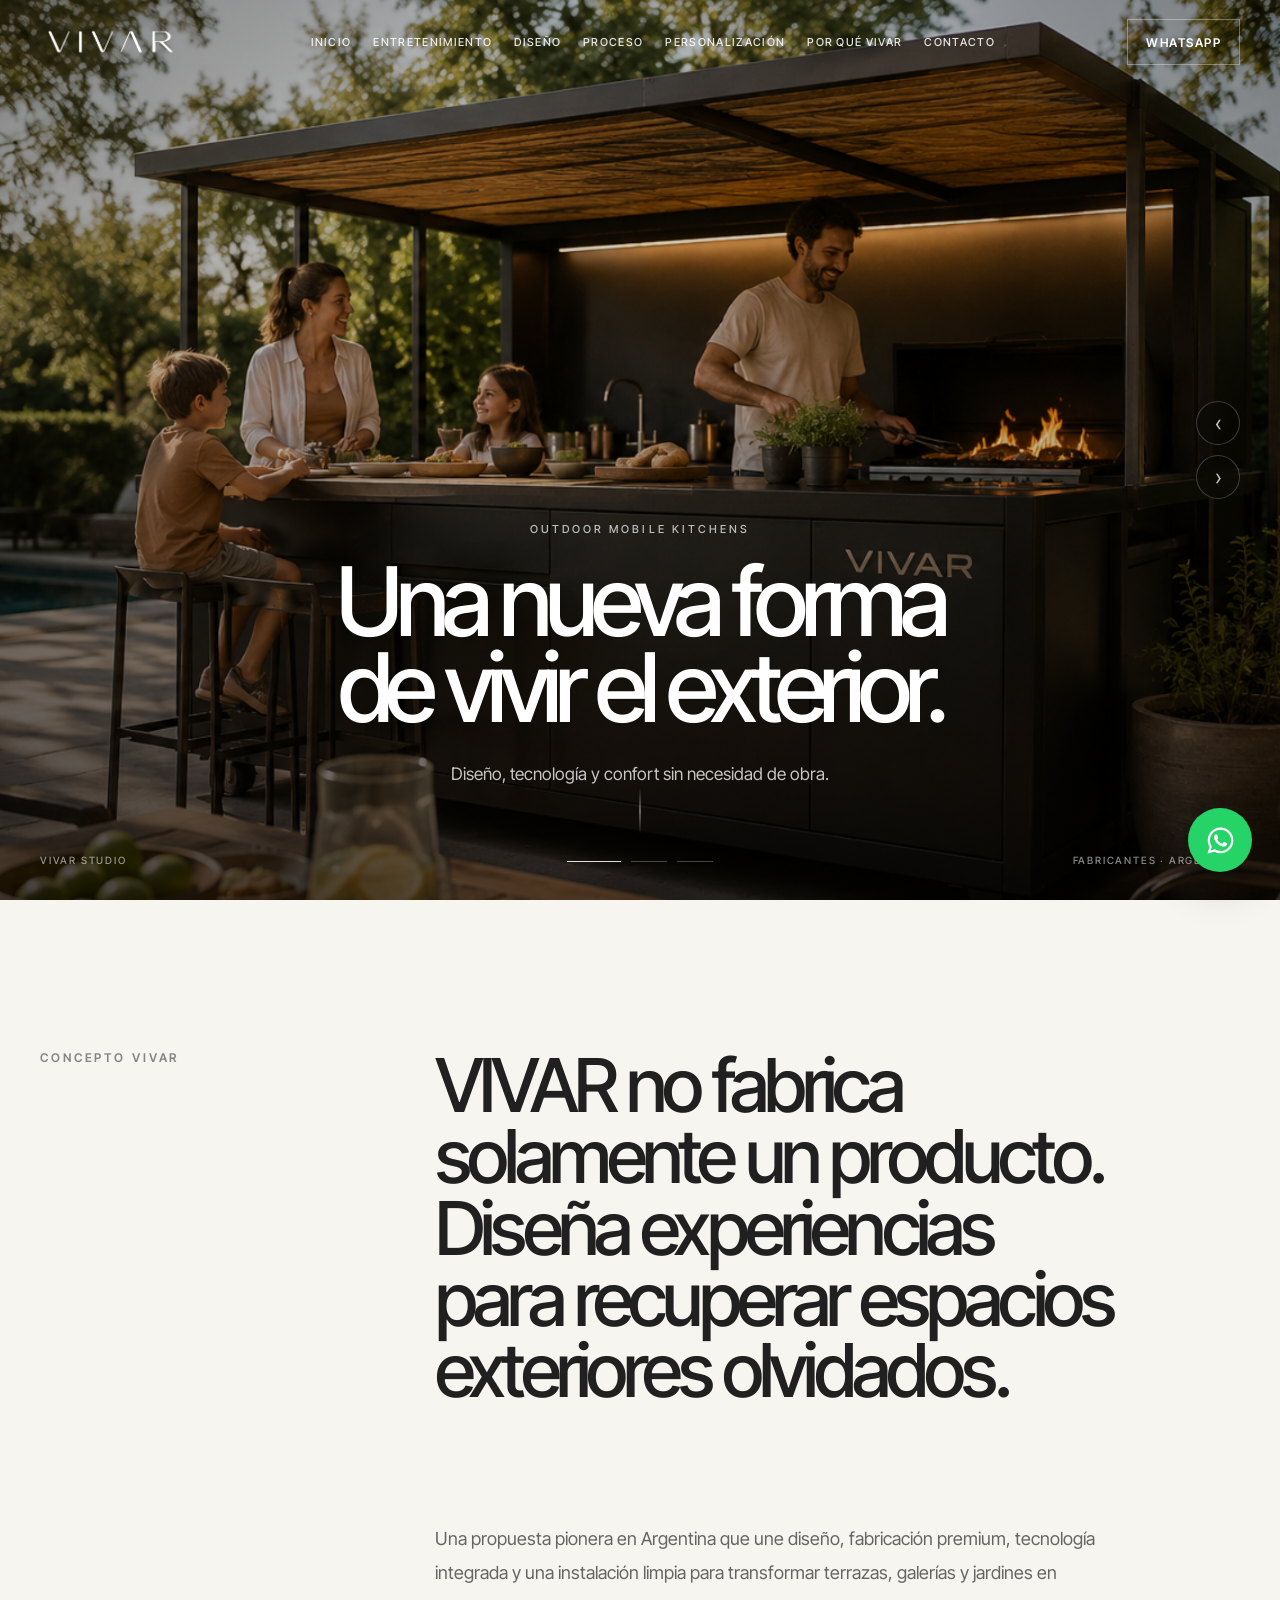
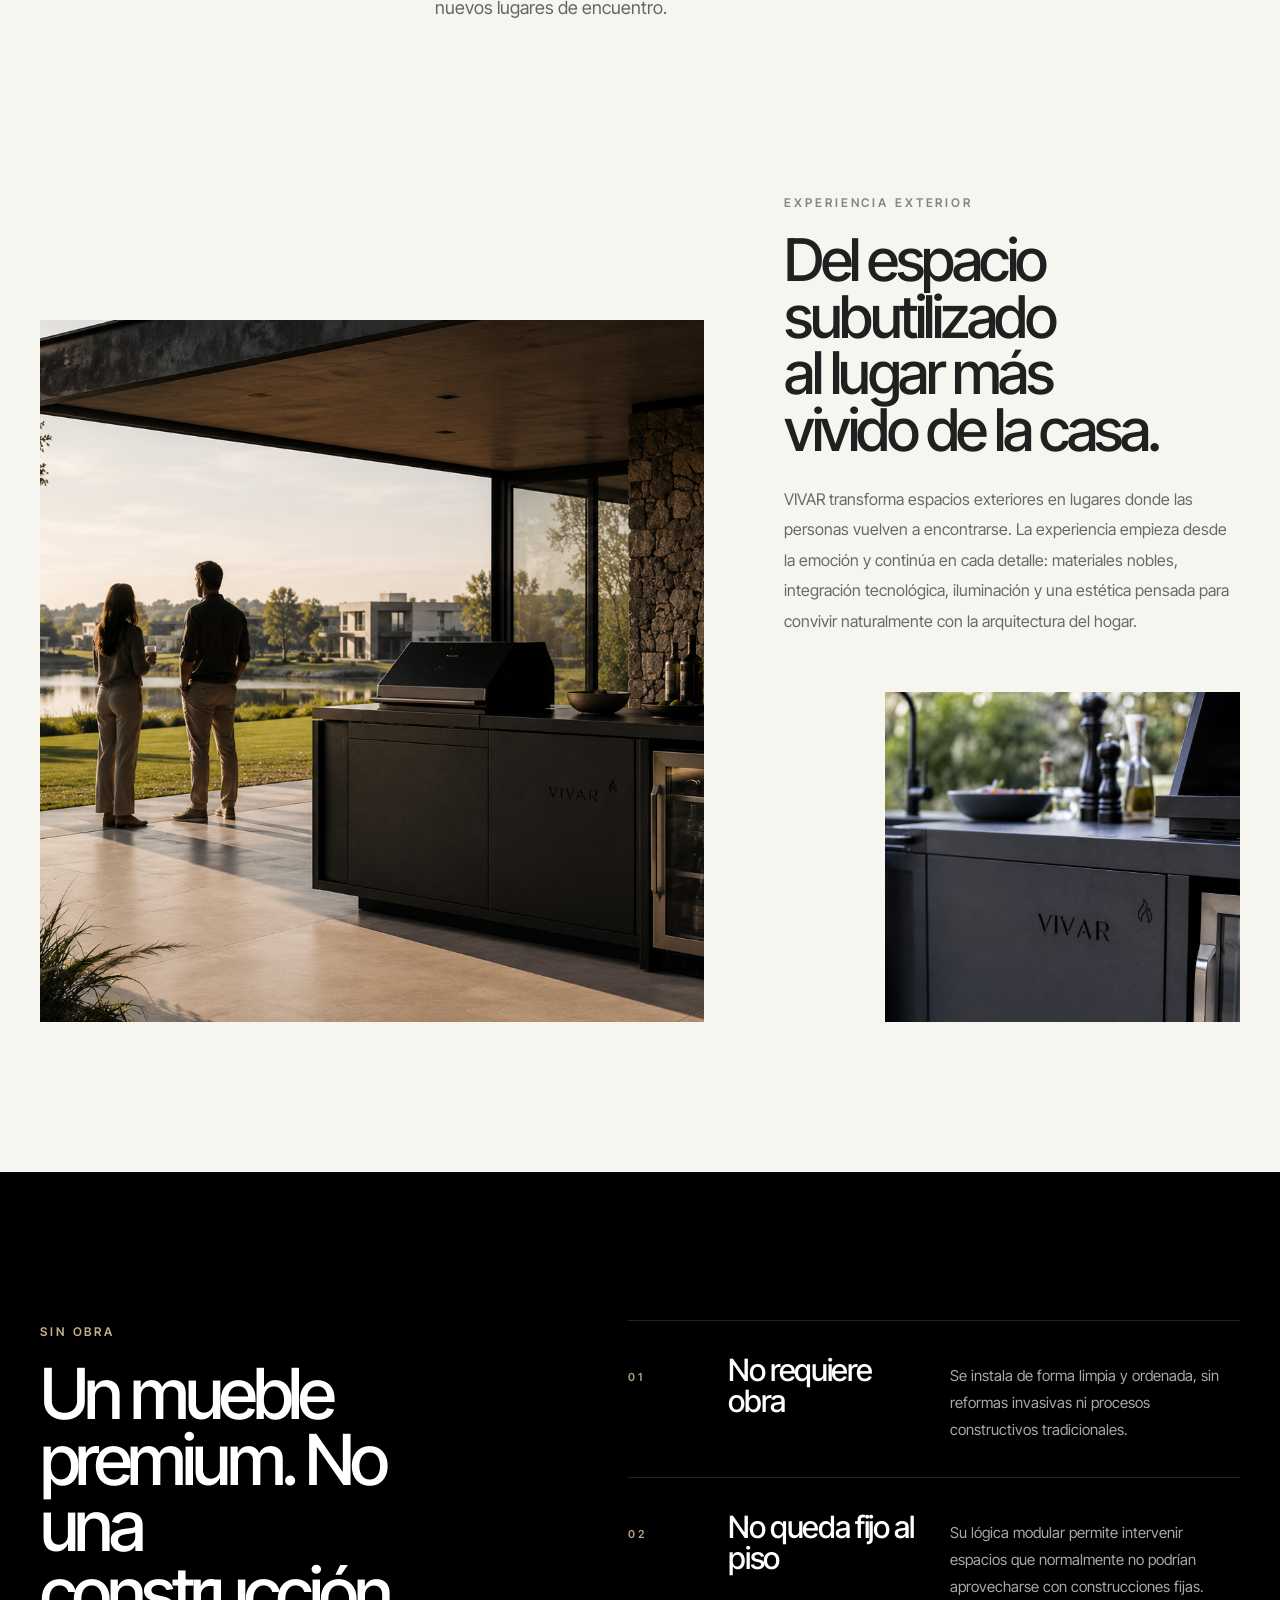
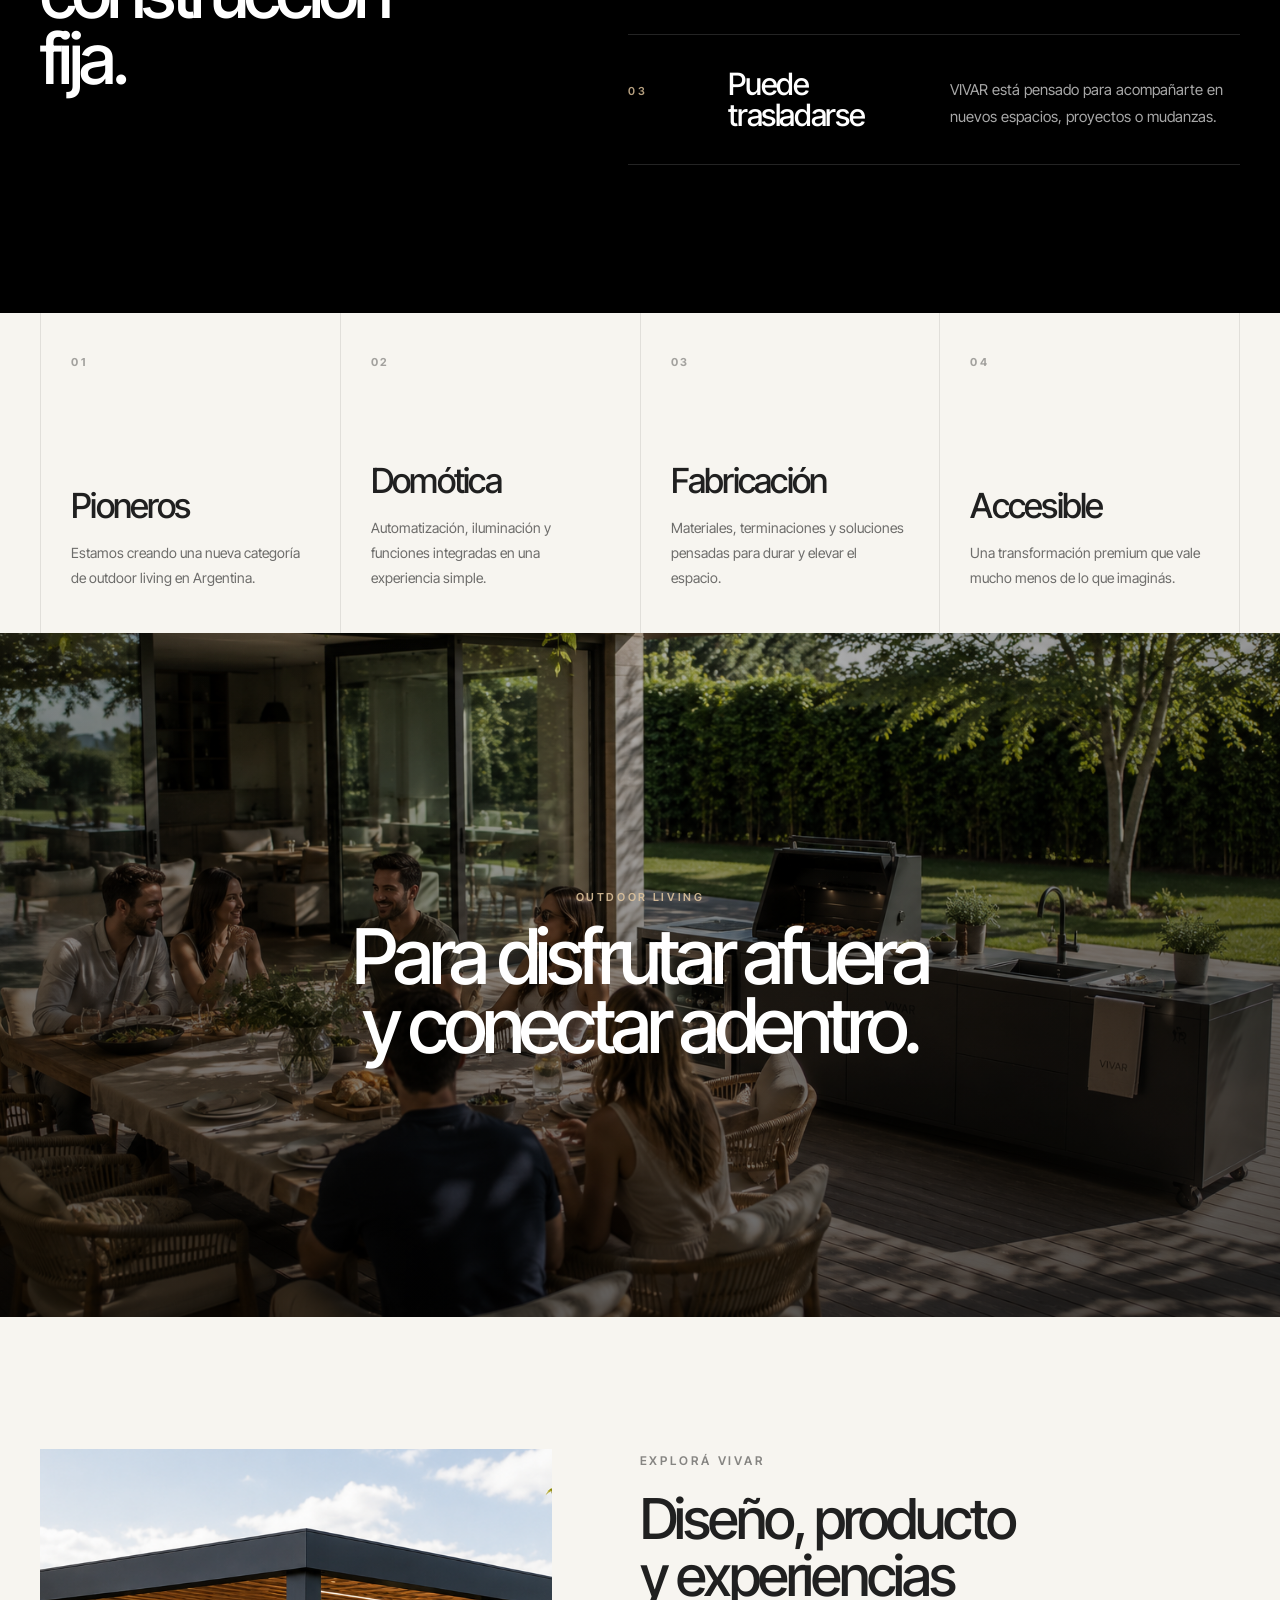
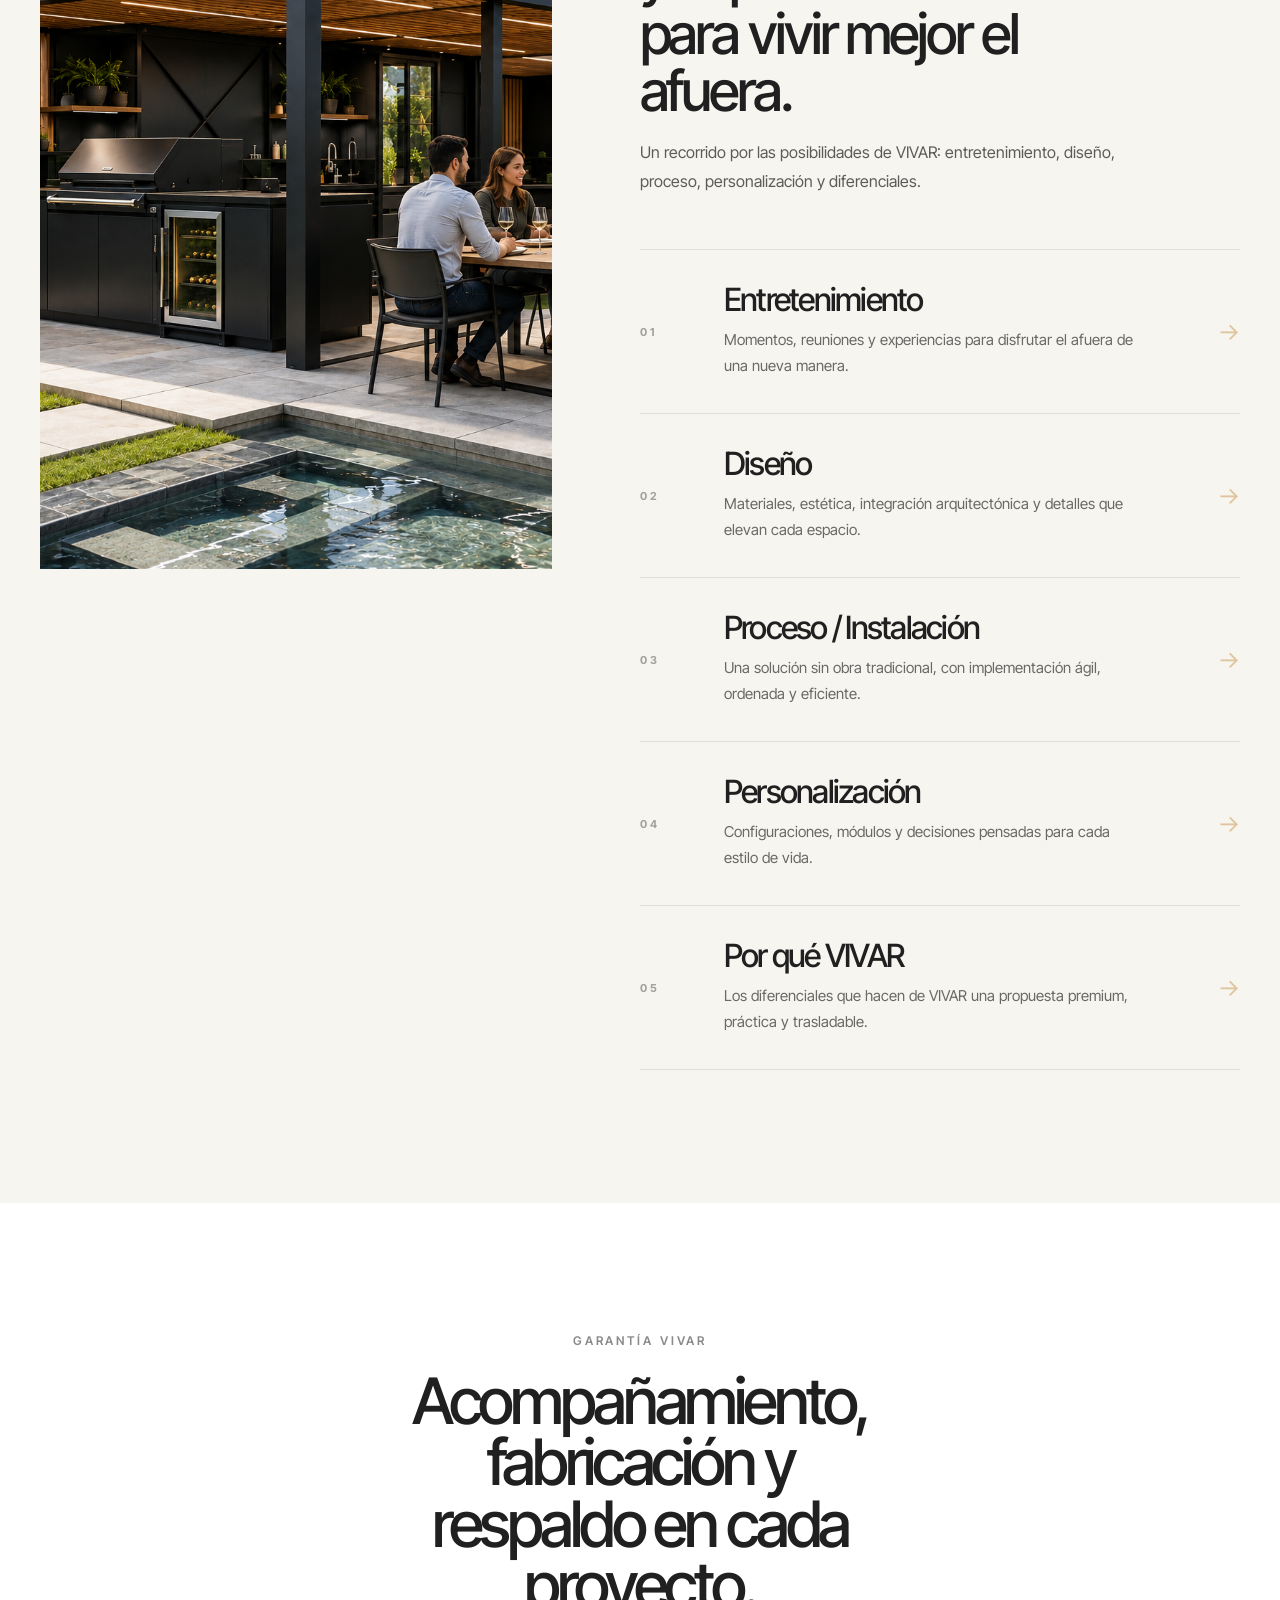
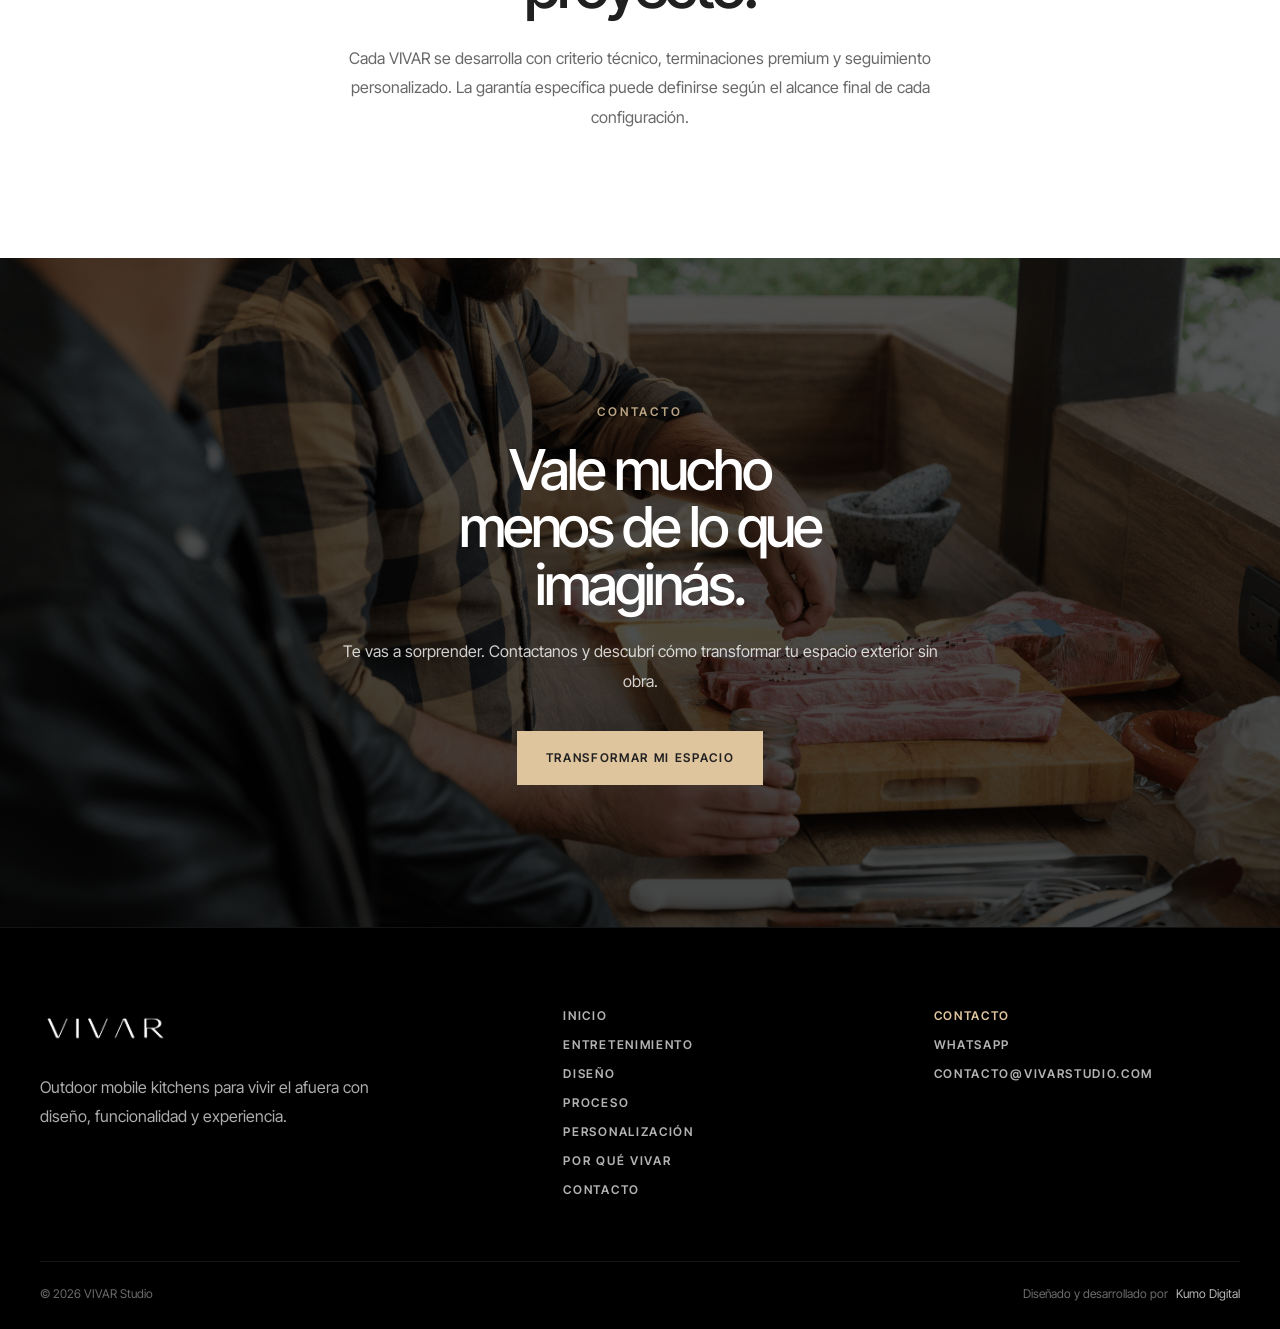
==== commit c1103d92: "Refine VIVAR premium home experience" ====
--- a/index.html
+++ b/index.html
@@ -7,7 +7,7 @@
 
   <link rel="preconnect" href="https://fonts.googleapis.com">
   <link rel="preconnect" href="https://fonts.gstatic.com" crossorigin>
-  <link href="https://fonts.googleapis.com/css2?family=Montserrat:wght@300;400;500;600;700&display=swap" rel="stylesheet">
+  <link href="https://fonts.googleapis.com/css2?family=Inter+Tight:wght@300;400;500;600;700&family=Montserrat:wght@300;400;500;600;700&display=swap" rel="stylesheet">
 
   <link rel="stylesheet" href="styles.css" />
 </head>
@@ -60,7 +60,7 @@
 
   <main>
 
-    <section class="home-hero" id="home">
+    <section class="home-hero home-hero--farm" id="home" aria-label="Inicio VIVAR Studio">
       <div class="home-hero__track" id="heroTrack">
 
         <div class="home-hero__slide hero-slide is-active">
@@ -88,134 +88,151 @@
 
       <div class="home-hero__overlay"></div>
 
-      <div class="home-hero__controls">
+      <div class="container home-hero__content">
+        <div class="home-hero__eyebrow reveal-hero">Outdoor Mobile Kitchens</div>
+
+        <h1 class="reveal-hero">
+          Una nueva forma<br>
+          de vivir el exterior.
+        </h1>
+
+        <p class="reveal-hero">
+          Diseño, tecnología y confort sin necesidad de obra.
+        </p>
+      </div>
+
+      <div class="home-hero__meta">
+        <span>VIVAR Studio</span>
+        <span>Fabricantes · Argentina</span>
+      </div>
+
+      <div class="home-hero__controls" aria-label="Controles del hero">
         <button class="home-hero__arrow home-hero__arrow--prev" id="prevSlide" aria-label="Imagen anterior">‹</button>
         <button class="home-hero__arrow home-hero__arrow--next" id="nextSlide" aria-label="Siguiente imagen">›</button>
       </div>
 
-      <div class="home-hero__dots" id="heroDots">
+      <div class="home-hero__dots" id="heroDots" aria-label="Slides del hero">
         <button class="is-active" aria-label="Ir a slide 1"></button>
         <button aria-label="Ir a slide 2"></button>
         <button aria-label="Ir a slide 3"></button>
       </div>
 
-      <span class="hero-scroll">Scroll</span>
-    </section>
-
-    <section class="intro-editorial reveal">
-      <div class="container intro-editorial__inner">
-        <div class="intro-editorial__left">
-          <span class="section-kicker">Outdoor Mobile Kitchens</span>
-          <h1 class="intro-editorial__title">
-            Para disfrutar afuera<br>
-            y conectar adentro
-          </h1>
-        </div>
-
-        <div class="intro-editorial__right">
-          <p class="intro-editorial__text">
-            VIVAR transforma espacios exteriores poco aprovechados en experiencias reales de disfrute.
-            Una nueva forma de vivir el afuera, con diseño, tecnología, confort y sin necesidad de obra.
+      <a href="#concepto" class="hero-scroll" aria-label="Explorar la web">
+        <i></i>
+      </a>
+    </section>
+
+    <section class="home-manifesto reveal" id="concepto">
+      <div class="container home-manifesto__inner">
+        <span class="section-kicker">Concepto VIVAR</span>
+
+        <h2>
+          VIVAR no fabrica solamente un producto.
+          Diseña experiencias para recuperar espacios exteriores olvidados.
+        </h2>
+
+        <p>
+          Una propuesta pionera en Argentina que une diseño, fabricación premium,
+          tecnología integrada y una instalación limpia para transformar terrazas,
+          galerías y jardines en nuevos lugares de encuentro.
+        </p>
+      </div>
+    </section>
+
+    <section class="home-composition reveal" aria-label="Composición visual VIVAR">
+      <div class="container home-composition__grid">
+        <figure class="home-composition__image home-composition__image--large">
+          <img src="img/medio.png" alt="Experiencia exterior VIVAR Studio" />
+        </figure>
+
+        <div class="home-composition__copy">
+          <span class="section-kicker section-kicker--dark">Experiencia exterior</span>
+          <h2>Del espacio subutilizado al lugar más vivido de la casa.</h2>
+          <p>
+            VIVAR transforma espacios exteriores en lugares donde las personas vuelven a encontrarse.
+            La experiencia empieza desde la emoción y continúa en cada detalle: materiales nobles,
+            integración tecnológica, iluminación y una estética pensada para convivir naturalmente
+            con la arquitectura del hogar.
           </p>
-
-          <div class="intro-highlights">
-
-            <button class="intro-highlight" type="button" aria-expanded="false">
-              <span class="intro-highlight__top">
-                <span class="intro-highlight__icon">
-                  <svg viewBox="0 0 24 24" fill="none">
-                    <path d="M5 12h14M12 5v14" stroke="currentColor" stroke-width="1.4" stroke-linecap="round"/>
-                  </svg>
-                </span>
-                <span class="intro-highlight__title">Sin obra</span>
-                <span class="intro-highlight__plus"></span>
-              </span>
-
-              <span class="intro-highlight__content">
-                Instalación limpia, rápida y sin reformas invasivas. Ideal para transformar espacios exteriores existentes.
-              </span>
-            </button>
-
-            <button class="intro-highlight" type="button" aria-expanded="false">
-              <span class="intro-highlight__top">
-                <span class="intro-highlight__icon">
-                  <svg viewBox="0 0 24 24" fill="none">
-                    <path d="M4 12h16M14 6l6 6-6 6" stroke="currentColor" stroke-width="1.4" stroke-linecap="round" stroke-linejoin="round"/>
-                  </svg>
-                </span>
-                <span class="intro-highlight__title">Trasladable</span>
-                <span class="intro-highlight__plus"></span>
-              </span>
-
-              <span class="intro-highlight__content">
-                Un producto pensado para acompañarte en distintos espacios, proyectos o mudanzas, manteniendo su funcionalidad.
-              </span>
-            </button>
-
-            <button class="intro-highlight" type="button" aria-expanded="false">
-              <span class="intro-highlight__top">
-                <span class="intro-highlight__icon">
-                  <svg viewBox="0 0 24 24" fill="none">
-                    <path d="M12 3v18M3 12h18" stroke="currentColor" stroke-width="1.4" stroke-linecap="round"/>
-                    <circle cx="12" cy="12" r="4" stroke="currentColor" stroke-width="1.4"/>
-                  </svg>
-                </span>
-                <span class="intro-highlight__title">Domótica premium</span>
-                <span class="intro-highlight__plus"></span>
-              </span>
-
-              <span class="intro-highlight__content">
-                Tecnología integrada para controlar iluminación, sonido y funciones clave desde una experiencia simple y elegante.
-              </span>
-            </button>
-
-            <button class="intro-highlight" type="button" aria-expanded="false">
-              <span class="intro-highlight__top">
-                <span class="intro-highlight__icon">
-                  <svg viewBox="0 0 24 24" fill="none">
-                    <path d="M12 8v5l3 3" stroke="currentColor" stroke-width="1.4" stroke-linecap="round"/>
-                    <circle cx="12" cy="12" r="8" stroke="currentColor" stroke-width="1.4"/>
-                  </svg>
-                </span>
-                <span class="intro-highlight__title">Instalación en 2 días</span>
-                <span class="intro-highlight__plus"></span>
-              </span>
-
-              <span class="intro-highlight__content">
-                Proceso ágil y ordenado, pensado para que puedas empezar a disfrutar tu espacio exterior en muy poco tiempo.
-              </span>
-            </button>
-
-          </div>
-
-          <div class="intro-editorial__actions">
-            <a href="contacto.html" class="btn btn--primary">Consultar proyecto</a>
-            <a href="por-que-vivar.html" class="btn btn--secondary-dark">Por qué VIVAR</a>
-          </div>
-        </div>
-      </div>
-    </section>
-
-<section class="visual-band reveal" aria-label="Experiencia VIVAR">
-  <img src="img/medio.png" alt="Experiencia exterior VIVAR Studio" />
-
-  <div class="visual-band__overlay"></div>
-
-  <div class="visual-band__content">
-    <span>Outdoor Mobile Kitchens</span>
-
-    <h2>
-      Para disfrutar afuera<br>
-      y conectar adentro.
-    </h2>
-  </div>
-</section>
+        </div>
+
+        <figure class="home-composition__image home-composition__image--small">
+          <img src="img/explore-vivar.png" alt="Outdoor mobile kitchen VIVAR integrada en exterior" />
+        </figure>
+      </div>
+    </section>
+
+    <section class="home-no-work reveal" aria-label="Solución sin obra">
+      <div class="container home-no-work__inner">
+        <div class="home-no-work__headline">
+          <span class="section-kicker">Sin obra</span>
+          <h2>Un mueble premium. No una construcción fija.</h2>
+        </div>
+
+        <div class="home-no-work__items">
+          <article>
+            <span>01</span>
+            <h3>No requiere obra</h3>
+            <p>Se instala de forma limpia y ordenada, sin reformas invasivas ni procesos constructivos tradicionales.</p>
+          </article>
+
+          <article>
+            <span>02</span>
+            <h3>No queda fijo al piso</h3>
+            <p>Su lógica modular permite intervenir espacios que normalmente no podrían aprovecharse con construcciones fijas.</p>
+          </article>
+
+          <article>
+            <span>03</span>
+            <h3>Puede trasladarse</h3>
+            <p>VIVAR está pensado para acompañarte en nuevos espacios, proyectos o mudanzas.</p>
+          </article>
+        </div>
+      </div>
+    </section>
+
+    <section class="home-differentials reveal" aria-label="Diferenciales VIVAR">
+      <div class="container home-differentials__inner">
+        <div class="home-differentials__item">
+          <span>01</span>
+          <h3>Pioneros</h3>
+          <p>Estamos creando una nueva categoría de outdoor living en Argentina.</p>
+        </div>
+
+        <div class="home-differentials__item">
+          <span>02</span>
+          <h3>Domótica</h3>
+          <p>Automatización, iluminación y funciones integradas en una experiencia simple.</p>
+        </div>
+
+        <div class="home-differentials__item">
+          <span>03</span>
+          <h3>Fabricación</h3>
+          <p>Materiales, terminaciones y soluciones pensadas para durar y elevar el espacio.</p>
+        </div>
+
+        <div class="home-differentials__item">
+          <span>04</span>
+          <h3>Accesible</h3>
+          <p>Una transformación premium que vale mucho menos de lo que imaginás.</p>
+        </div>
+      </div>
+    </section>
+
+    <section class="visual-band visual-band--quiet reveal" aria-label="Experiencia VIVAR">
+      <img src="img/medio2.png" alt="Experiencia exterior VIVAR Studio" />
+      <div class="visual-band__overlay"></div>
+      <div class="visual-band__content">
+        <span>Outdoor Living</span>
+        <h2>Para disfrutar afuera y conectar adentro.</h2>
+      </div>
+    </section>
 
     <section class="section section--gray explore-section reveal">
       <div class="container explore-layout">
 
         <div class="explore-media reveal">
-          <img src="img/explore-vivar.png" alt="Outdoor mobile kitchen VIVAR integrada en un espacio exterior" />
+          <img src="img/explore-vivar2.png" alt="Outdoor mobile kitchen VIVAR integrada en un espacio exterior" />
         </div>
 
         <div class="explore-content">
@@ -225,7 +242,7 @@
               Diseño, producto y experiencias para vivir mejor el afuera.
             </h2>
             <p class="section-intro">
-              Un recorrido por las posibilidades de VIVAR: desde el entretenimiento hasta el diseño, el proceso, la personalización y sus diferenciales.
+              Un recorrido por las posibilidades de VIVAR: entretenimiento, diseño, proceso, personalización y diferenciales.
             </p>
           </div>
 
@@ -279,17 +296,28 @@
           </div>
         </div>
 
+      </div>
+    </section>
+
+    <section class="home-guarantee reveal">
+      <div class="container home-guarantee__inner">
+        <span class="section-kicker section-kicker--dark">Garantía VIVAR</span>
+        <h2>Acompañamiento, fabricación y respaldo en cada proyecto.</h2>
+        <p>
+          Cada VIVAR se desarrolla con criterio técnico, terminaciones premium y seguimiento personalizado.
+          La garantía específica puede definirse según el alcance final de cada configuración.
+        </p>
       </div>
     </section>
 
     <section class="cta-section reveal">
       <div class="container cta-section__inner">
         <span class="section-kicker">Contacto</span>
-        <h2 class="section-title section-title--light">Es momento de vivir tu espacio exterior de otra manera.</h2>
+        <h2 class="section-title section-title--light">Vale mucho menos de lo que imaginás.</h2>
         <p>
-          Hablemos sobre tu proyecto y diseñemos una experiencia pensada para disfrutar el afuera.
+          Te vas a sorprender. Contactanos y descubrí cómo transformar tu espacio exterior sin obra.
         </p>
-        <a href="contacto.html" class="btn btn--primary">Empezar proyecto</a>
+        <a href="contacto.html" class="btn btn--primary">Transformar mi espacio</a>
       </div>
     </section>
 
--- a/styles.css
+++ b/styles.css
@@ -25,7 +25,7 @@
 }
 
 body {
-  font-family: "Montserrat", sans-serif;
+  font-family: "Inter Tight", "Montserrat", sans-serif;
   background: var(--black);
   color: var(--white);
   -webkit-font-smoothing: antialiased;
@@ -196,29 +196,37 @@
   display: none;
 }
 
-/* HOME HERO */
+/* HOME / FARMFORM-INSPIRED */
 
 .home-hero {
   position: relative;
   min-height: 100vh;
+  min-height: 100svh;
   overflow: hidden;
   background: var(--black);
+  color: var(--white);
+  isolation: isolate;
 }
 
 .home-hero__track {
   position: absolute;
   inset: 0;
+  z-index: 0;
 }
 
 .home-hero__slide {
   position: absolute;
   inset: 0;
   opacity: 0;
-  transition: opacity 1s ease;
+  transform: scale(1.01);
+  transition:
+    opacity 1.45s cubic-bezier(0.22, 1, 0.36, 1),
+    transform 7s cubic-bezier(0.22, 1, 0.36, 1);
 }
 
 .home-hero__slide.is-active {
   opacity: 1;
+  transform: scale(1);
 }
 
 .home-hero__slide picture,
@@ -230,241 +238,405 @@
 .home-hero__slide img {
   object-fit: cover;
   object-position: center center;
-  transform: scale(1.02);
-  transition: transform 6s ease;
+  transform: scale(1.035);
+  transition: transform 8s cubic-bezier(0.22, 1, 0.36, 1);
 }
 
 .home-hero__slide.is-active img {
-  transform: scale(1.08);
+  transform: scale(1.055);
 }
 
 .home-hero__overlay {
   position: absolute;
   inset: 0;
-  z-index: 2;
+  z-index: 1;
+  pointer-events: none;
   background:
-    linear-gradient(180deg, rgba(0,0,0,0.24), rgba(0,0,0,0.28)),
-    linear-gradient(90deg, rgba(0,0,0,0.18), rgba(0,0,0,0.04));
+    radial-gradient(circle at 52% 44%, rgba(0,0,0,0.02) 0%, rgba(0,0,0,0.08) 36%, rgba(0,0,0,0.38) 100%),
+    linear-gradient(180deg, rgba(0,0,0,0.18) 0%, rgba(0,0,0,0.12) 44%, rgba(0,0,0,0.58) 100%);
+}
+
+.home-hero__content {
+  position: relative;
+  z-index: 3;
+  min-height: 100vh;
+  min-height: 100svh;
+  display: flex;
+  flex-direction: column;
+  justify-content: flex-end;
+  align-items: center;
+  max-width: 980px;
+  padding-top: var(--header-height);
+  padding-bottom: 112px;
+  text-align: center;
+}
+
+.home-hero__eyebrow {
+  margin-bottom: 22px;
+  font-size: 11px;
+  font-weight: 500;
+  letter-spacing: 0.28em;
+  text-transform: uppercase;
+  color: rgba(255,255,255,0.72);
+}
+
+.home-hero__content h1 {
+  max-width: 11.5ch;
+  margin: 0 auto;
+  font-family: "Inter Tight", "Montserrat", sans-serif;
+  font-size: clamp(48px, 7.5vw, 116px);
+  line-height: 0.9;
+  font-weight: 500;
+  letter-spacing: -0.075em;
+  text-wrap: balance;
+}
+
+.home-hero__content p {
+  max-width: 520px;
+  margin: 28px auto 0;
+  font-size: clamp(15px, 1.35vw, 19px);
+  line-height: 1.7;
+  font-weight: 400;
+  color: rgba(255,255,255,0.76);
+}
+
+.reveal-hero {
+  opacity: 0;
+  transform: translateY(22px);
+  animation: heroReveal 1.05s cubic-bezier(0.22, 1, 0.36, 1) forwards;
+}
+
+.reveal-hero:nth-child(2) { animation-delay: 0.12s; }
+.reveal-hero:nth-child(3) { animation-delay: 0.22s; }
+
+@keyframes heroReveal {
+  to {
+    opacity: 1;
+    transform: translateY(0);
+  }
+}
+
+.home-hero__meta {
+  position: absolute;
+  left: 40px;
+  right: 40px;
+  bottom: 34px;
+  z-index: 4;
+  display: flex;
+  justify-content: space-between;
+  gap: 24px;
+  pointer-events: none;
+}
+
+.home-hero__meta span {
+  font-size: 10px;
+  font-weight: 500;
+  letter-spacing: 0.18em;
+  text-transform: uppercase;
+  color: rgba(255,255,255,0.54);
 }
 
 .home-hero__controls {
   position: absolute;
-  inset: auto 40px 42px auto;
+  right: 40px;
+  top: 50%;
+  z-index: 4;
   display: flex;
+  flex-direction: column;
   gap: 10px;
-  z-index: 4;
+  transform: translateY(-50%);
 }
 
 .home-hero__arrow {
-  width: 54px;
-  height: 54px;
-  border: 1px solid rgba(255,255,255,0.28);
+  width: 44px;
+  height: 44px;
+  border: 1px solid rgba(255,255,255,0.22);
+  border-radius: 999px;
+  color: rgba(255,255,255,0.78);
+  background: rgba(0,0,0,0.08);
+  backdrop-filter: blur(8px);
+  font-size: 22px;
+  line-height: 1;
+  transition:
+    color var(--transition),
+    border-color var(--transition),
+    background var(--transition),
+    transform var(--transition);
+}
+
+.home-hero__arrow:hover {
   color: var(--white);
-  background: rgba(255,255,255,0.04);
-  backdrop-filter: blur(4px);
-  font-size: 26px;
-  transition: all var(--transition);
-}
-
-.home-hero__arrow:hover {
-  background: rgba(255,255,255,0.12);
   border-color: rgba(255,255,255,0.48);
+  background: rgba(255,255,255,0.08);
+  transform: scale(1.04);
 }
 
 .home-hero__dots {
   position: absolute;
   left: 50%;
-  bottom: 42px;
-  transform: translateX(-50%);
+  bottom: 38px;
+  z-index: 4;
   display: flex;
   gap: 10px;
-  z-index: 4;
+  transform: translateX(-50%);
 }
 
 .home-hero__dots button {
-  width: 34px;
-  height: 2px;
-  background: rgba(255,255,255,0.34);
+  width: 36px;
+  height: 1px;
+  background: rgba(255,255,255,0.26);
+  transition: background var(--transition), width var(--transition);
 }
 
 .home-hero__dots button.is-active {
-  background: var(--white);
+  width: 54px;
+  background: rgba(255,255,255,0.86);
 }
 
 .hero-scroll {
   position: absolute;
-  left: 28px;
-  bottom: 34px;
-  z-index: 4;
-  writing-mode: vertical-rl;
-  transform: rotate(180deg);
-  font-size: 11px;
+  left: 50%;
+  bottom: 66px;
+  z-index: 5;
+  display: inline-flex;
+  flex-direction: column;
+  align-items: center;
+  gap: 12px;
+  transform: translateX(-50%);
+  color: rgba(255,255,255,0.66);
+}
+
+.hero-scroll span {
+  font-size: 10px;
+  font-weight: 500;
   letter-spacing: 0.22em;
   text-transform: uppercase;
-  color: rgba(255,255,255,0.5);
-}
-
-/* INTRO */
-
-.intro-editorial {
-  padding: 120px 0 96px;
-  background: var(--white);
+}
+
+.hero-scroll i {
+  display: block;
+  width: 1px;
+  height: 46px;
+  background: linear-gradient(180deg, rgba(255,255,255,0), rgba(255,255,255,0.74), rgba(255,255,255,0));
+  animation: scrollLine 1.9s ease-in-out infinite;
+}
+
+@keyframes scrollLine {
+  0%, 100% { transform: scaleY(0.55); opacity: 0.45; }
+  50% { transform: scaleY(1); opacity: 1; }
+}
+
+/* MANIFESTO */
+
+.home-manifesto {
+  padding: 150px 0 138px;
+  background: #f7f5f0;
   color: var(--charcoal);
 }
 
-.intro-editorial__inner {
+.home-manifesto__inner {
   display: grid;
-  grid-template-columns: 1.05fr 0.95fr;
+  grid-template-columns: 0.28fr 0.72fr;
+  gap: 82px;
+  align-items: start;
+}
+
+.home-manifesto h2 {
+  max-width: 930px;
+  font-family: "Inter Tight", "Montserrat", sans-serif;
+  font-size: clamp(42px, 5.8vw, 88px);
+  line-height: 0.96;
+  font-weight: 500;
+  letter-spacing: -0.065em;
+  text-wrap: balance;
+}
+
+.home-manifesto p {
+  grid-column: 2;
+  max-width: 680px;
+  margin-top: 34px;
+  font-size: 18px;
+  line-height: 1.9;
+  color: rgba(32,32,32,0.68);
+}
+
+/* PHOTO COMPOSITION */
+
+.home-composition {
+  padding: 0 0 150px;
+  background: #f7f5f0;
+  color: var(--charcoal);
+}
+
+.home-composition__grid {
+  display: grid;
+  grid-template-columns: 1.05fr 0.72fr;
+  grid-template-rows: auto auto;
+  gap: 34px 80px;
+  align-items: end;
+}
+
+.home-composition__image {
+  overflow: hidden;
+  background: var(--black);
+}
+
+.home-composition__image img {
+  height: 100%;
+  object-fit: cover;
+  object-position: center;
+  transform: scale(1.02);
+  transition: transform 1.35s cubic-bezier(0.22, 1, 0.36, 1);
+}
+
+.home-composition__image:hover img {
+  transform: scale(1.06);
+}
+
+.home-composition__image--large {
+  grid-row: 1 / span 2;
+  height: min(78vh, 760px);
+}
+
+.home-composition__copy {
+  padding: 28px 0 22px;
+}
+
+.home-composition__copy h2 {
+  max-width: 11ch;
+  font-family: "Inter Tight", "Montserrat", sans-serif;
+  font-size: clamp(38px, 4.6vw, 70px);
+  line-height: 0.96;
+  font-weight: 500;
+  letter-spacing: -0.06em;
+  text-wrap: balance;
+}
+
+.home-composition__copy p {
+  max-width: 52ch;
+  margin-top: 26px;
+  font-size: 16px;
+  line-height: 1.9;
+  color: rgba(32,32,32,0.66);
+}
+
+.home-composition__image--small {
+  height: 330px;
+  width: 78%;
+  margin-left: auto;
+}
+
+/* NO WORK */
+
+.home-no-work {
+  padding: 148px 0;
+  background: var(--black);
+  color: var(--white);
+}
+
+.home-no-work__inner {
+  display: grid;
+  grid-template-columns: 0.9fr 1.1fr;
   gap: 88px;
   align-items: start;
 }
 
-.section-kicker {
-  display: inline-block;
-  margin-bottom: 22px;
-  font-size: 12px;
+.home-no-work .section-kicker {
+  color: rgba(223,197,158,0.88);
+}
+
+.home-no-work h2 {
+  max-width: 10ch;
+  font-family: "Inter Tight", "Montserrat", sans-serif;
+  font-size: clamp(44px, 5.5vw, 84px);
+  line-height: 0.94;
+  font-weight: 500;
+  letter-spacing: -0.065em;
+}
+
+.home-no-work__items {
+  border-top: 1px solid rgba(255,255,255,0.14);
+}
+
+.home-no-work__items article {
+  display: grid;
+  grid-template-columns: 72px 0.8fr 1.2fr;
+  gap: 28px;
+  align-items: baseline;
+  padding: 34px 0;
+  border-bottom: 1px solid rgba(255,255,255,0.14);
+}
+
+.home-no-work__items span {
+  font-size: 11px;
   font-weight: 600;
-  letter-spacing: 0.24em;
-  text-transform: uppercase;
-  color: rgba(0,0,0,0.46);
-}
-
-.section-kicker--dark {
-  color: rgba(0,0,0,0.46);
-}
-
-.cta-section .section-kicker {
+  letter-spacing: 0.22em;
   color: rgba(223,197,158,0.82);
 }
 
-.intro-editorial__title,
-.section-title {
-  font-size: clamp(36px, 4.4vw, 64px);
-  line-height: 1.02;
-  font-weight: 600;
-  letter-spacing: -0.03em;
-}
-
-.intro-editorial__title {
-  max-width: 11ch;
-}
-
-.intro-editorial__text {
-  max-width: 54ch;
-  font-size: 18px;
-  line-height: 1.9;
-  color: rgba(32,32,32,0.74);
-}
-
-.intro-editorial__actions {
+.home-no-work__items h3 {
+  font-size: clamp(24px, 2.4vw, 38px);
+  line-height: 1;
+  font-weight: 500;
+  letter-spacing: -0.045em;
+}
+
+.home-no-work__items p {
+  max-width: 48ch;
+  font-size: 15px;
+  line-height: 1.8;
+  color: rgba(255,255,255,0.66);
+}
+
+/* DIFFERENTIALS */
+
+.home-differentials {
+  padding: 0;
+  background: #f7f5f0;
+  color: var(--charcoal);
+}
+
+.home-differentials__inner {
+  display: grid;
+  grid-template-columns: repeat(4, 1fr);
+  border-left: 1px solid rgba(0,0,0,0.09);
+}
+
+.home-differentials__item {
+  min-height: 320px;
+  padding: 42px 30px;
+  border-right: 1px solid rgba(0,0,0,0.09);
   display: flex;
-  flex-wrap: wrap;
-  gap: 14px;
-  margin-top: 34px;
-}
-
-.intro-editorial__actions .btn {
-  width: auto;
-}
-
-/* INTRO ACCORDION */
-
-.intro-highlights {
-  display: grid;
-  gap: 10px;
-  margin-top: 34px;
-}
-
-.intro-highlight {
-  width: 100%;
-  text-align: left;
-  border: 1px solid rgba(0,0,0,0.08);
-  background: rgba(246,246,244,0.72);
-  color: var(--charcoal);
-  overflow: hidden;
-  transition:
-    background 0.35s ease,
-    border-color 0.35s ease,
-    box-shadow 0.35s ease;
-}
-
-.intro-highlight:hover,
-.intro-highlight.is-open {
-  background: rgba(223,197,158,0.11);
-  border-color: rgba(223,197,158,0.52);
-  box-shadow: 0 18px 38px rgba(0,0,0,0.045);
-}
-
-.intro-highlight__top {
-  display: grid;
-  grid-template-columns: auto 1fr auto;
-  align-items: center;
-  gap: 14px;
-  min-height: 56px;
-  padding: 0 18px;
-}
-
-.intro-highlight__icon {
-  display: inline-flex;
-  align-items: center;
-  justify-content: center;
-  color: var(--gold);
-}
-
-.intro-highlight__icon svg {
-  width: 18px;
-  height: 18px;
-}
-
-.intro-highlight__title {
+  flex-direction: column;
+  justify-content: space-between;
+  transition: background var(--transition);
+}
+
+.home-differentials__item:hover {
+  background: rgba(223,197,158,0.13);
+}
+
+.home-differentials__item span {
   font-size: 11px;
   font-weight: 700;
-  letter-spacing: 0.16em;
-  text-transform: uppercase;
-}
-
-.intro-highlight__plus {
-  position: relative;
-  width: 14px;
-  height: 14px;
-}
-
-.intro-highlight__plus::before,
-.intro-highlight__plus::after {
-  content: "";
-  position: absolute;
-  inset: 50% auto auto 50%;
-  width: 14px;
-  height: 1px;
-  background: rgba(32,32,32,0.62);
-  transform: translate(-50%, -50%);
-  transition: transform 0.35s ease;
-}
-
-.intro-highlight__plus::after {
-  transform: translate(-50%, -50%) rotate(90deg);
-}
-
-.intro-highlight.is-open .intro-highlight__plus::after {
-  transform: translate(-50%, -50%) rotate(0deg);
-}
-
-.intro-highlight__content {
-  display: block;
-  max-height: 0;
-  padding: 0 18px;
-  overflow: hidden;
+  letter-spacing: 0.24em;
+  color: rgba(0,0,0,0.34);
+}
+
+.home-differentials__item h3 {
+  margin-top: auto;
+  font-family: "Inter Tight", "Montserrat", sans-serif;
+  font-size: clamp(28px, 2.7vw, 44px);
+  line-height: 0.98;
+  font-weight: 500;
+  letter-spacing: -0.05em;
+}
+
+.home-differentials__item p {
+  margin-top: 18px;
   font-size: 14px;
-  line-height: 1.75;
-  color: rgba(32,32,32,0.66);
-  transition:
-    max-height 0.45s ease,
-    padding 0.45s ease;
-}
-
-.intro-highlight.is-open .intro-highlight__content {
-  max-height: 140px;
-  padding: 0 18px 20px 50px;
+  line-height: 1.78;
+  color: rgba(32,32,32,0.64);
 }
 
 /* VISUAL BAND */
@@ -472,40 +644,31 @@
 .visual-band {
   position: relative;
   width: 100%;
+  min-height: 76vh;
   overflow: hidden;
   background: var(--black);
 }
 
 .visual-band img {
   width: 100%;
-  height: 46vh;
-  min-height: 340px;
-  max-height: 560px;
+  height: 76vh;
+  min-height: 520px;
   object-fit: cover;
   object-position: center center;
-  transform: scale(1.02);
-  transition: transform 1.4s ease;
+  transform: scale(1.01);
+  transition: transform 1.4s cubic-bezier(0.22, 1, 0.36, 1);
 }
 
 .visual-band:hover img {
-  transform: scale(1.06);
+  transform: scale(1.045);
 }
 
 .visual-band__overlay {
   position: absolute;
   inset: 0;
   background:
-    linear-gradient(
-      180deg,
-      rgba(0,0,0,0.18) 0%,
-      rgba(0,0,0,0.32) 100%
-    ),
-    linear-gradient(
-      90deg,
-      rgba(0,0,0,0.34) 0%,
-      rgba(0,0,0,0.12) 50%,
-      rgba(0,0,0,0.34) 100%
-    );
+    linear-gradient(180deg, rgba(0,0,0,0.16), rgba(0,0,0,0.56)),
+    linear-gradient(90deg, rgba(0,0,0,0.22), rgba(0,0,0,0.08), rgba(0,0,0,0.28));
 }
 
 .visual-band__content {
@@ -526,17 +689,18 @@
   margin-bottom: 18px;
   font-size: 11px;
   font-weight: 600;
-  letter-spacing: 0.22em;
+  letter-spacing: 0.24em;
   text-transform: uppercase;
-  color: rgba(255,255,255,0.72);
+  color: rgba(223,197,158,0.88);
 }
 
 .visual-band__content h2 {
-  max-width: 18ch;
-  font-size: clamp(40px, 4.8vw, 76px);
-  line-height: 0.96;
-  font-weight: 600;
-  letter-spacing: -0.055em;
+  max-width: 13ch;
+  font-family: "Inter Tight", "Montserrat", sans-serif;
+  font-size: clamp(44px, 6vw, 92px);
+  line-height: 0.9;
+  font-weight: 500;
+  letter-spacing: -0.07em;
   text-wrap: balance;
 }
 
@@ -600,7 +764,7 @@
 }
 
 .section--gray {
-  background: var(--light-gray);
+  background: #f7f5f0;
   color: var(--charcoal);
 }
 
@@ -615,6 +779,11 @@
 
 .section-title {
   max-width: 12ch;
+  font-family: "Inter Tight", "Montserrat", sans-serif;
+  font-size: clamp(36px, 4.4vw, 64px);
+  line-height: 1.02;
+  font-weight: 500;
+  letter-spacing: -0.055em;
 }
 
 .section-title--light {
@@ -628,10 +797,28 @@
   line-height: 1.85;
 }
 
+.section-kicker {
+  display: inline-block;
+  margin-bottom: 22px;
+  font-size: 12px;
+  font-weight: 600;
+  letter-spacing: 0.24em;
+  text-transform: uppercase;
+  color: rgba(0,0,0,0.46);
+}
+
+.section-kicker--dark {
+  color: rgba(0,0,0,0.46);
+}
+
+.cta-section .section-kicker {
+  color: rgba(223,197,158,0.82);
+}
+
 /* EXPLORE */
 
 .explore-section {
-  background: #f3f1ed;
+  background: #f7f5f0;
 }
 
 .explore-layout {
@@ -653,7 +840,7 @@
   object-fit: cover;
   object-position: center;
   transform: scale(1.02);
-  transition: transform 1.2s ease;
+  transition: transform 1.2s cubic-bezier(0.22, 1, 0.36, 1);
 }
 
 .explore-media:hover img {
@@ -695,10 +882,11 @@
 }
 
 .explore-link h3 {
+  font-family: "Inter Tight", "Montserrat", sans-serif;
   font-size: clamp(28px, 2.5vw, 44px);
   line-height: 1.02;
-  font-weight: 600;
-  letter-spacing: -0.045em;
+  font-weight: 500;
+  letter-spacing: -0.055em;
   margin-bottom: 10px;
 }
 
@@ -719,21 +907,53 @@
   transform: translateX(8px);
 }
 
+/* GUARANTEE */
+
+.home-guarantee {
+  padding: 126px 0;
+  background: var(--white);
+  color: var(--charcoal);
+}
+
+.home-guarantee__inner {
+  max-width: 880px;
+  margin: 0 auto;
+  text-align: center;
+}
+
+.home-guarantee h2 {
+  max-width: 12ch;
+  margin: 0 auto;
+  font-family: "Inter Tight", "Montserrat", sans-serif;
+  font-size: clamp(40px, 5vw, 76px);
+  line-height: 0.96;
+  font-weight: 500;
+  letter-spacing: -0.065em;
+}
+
+.home-guarantee p {
+  max-width: 650px;
+  margin: 28px auto 0;
+  line-height: 1.85;
+  color: rgba(32,32,32,0.68);
+}
+
 /* CTA */
 
 .cta-section {
-  padding: 132px 0;
+  padding: 142px 0;
   background:
-    linear-gradient(180deg, rgba(0,0,0,0.72), rgba(0,0,0,0.72)),
+    linear-gradient(180deg, rgba(0,0,0,0.66), rgba(0,0,0,0.72)),
     url("img/cta-bg.webp") center center / cover no-repeat;
 }
 
 .cta-section__inner {
-  max-width: 860px;
+  max-width: 900px;
   text-align: center;
 }
 
 .cta-section__inner .section-title {
+  max-width: 11ch;
   margin: 0 auto;
 }
 
@@ -743,6 +963,250 @@
   line-height: 1.85;
   color: rgba(255,255,255,0.8);
 }
+
+
+
+/* RESPONSIVE HOME */
+
+@media (max-width: 1200px) {
+  .home-manifesto__inner,
+  .home-no-work__inner {
+    gap: 56px;
+  }
+
+  .home-composition__grid {
+    gap: 34px 54px;
+  }
+}
+
+@media (max-width: 920px) {
+  :root {
+    --section-space: 104px;
+  }
+
+  .home-manifesto__inner,
+  .home-no-work__inner,
+  .explore-layout {
+    grid-template-columns: 1fr;
+  }
+
+  .home-manifesto p {
+    grid-column: 1;
+  }
+
+  .home-composition__grid {
+    grid-template-columns: 1fr;
+  }
+
+  .home-composition__image--large {
+    grid-row: auto;
+    height: 620px;
+  }
+
+  .home-composition__image--small {
+    width: 100%;
+    height: 380px;
+  }
+
+  .home-differentials__inner {
+    grid-template-columns: repeat(2, 1fr);
+  }
+
+  .home-no-work__items article {
+    grid-template-columns: 56px 1fr;
+  }
+
+  .home-no-work__items p {
+    grid-column: 2;
+  }
+
+  .explore-media {
+    position: relative;
+    top: auto;
+  }
+
+  .explore-media img {
+    height: 520px;
+  }
+}
+
+@media (max-width: 640px) {
+  :root {
+    --header-height: 76px;
+    --section-space: 84px;
+  }
+
+  .container {
+    width: min(100% - 32px, var(--container));
+  }
+
+  .home-hero__content {
+    align-items: flex-start;
+    text-align: left;
+    padding-bottom: 118px;
+  }
+
+  .home-hero__eyebrow {
+    margin-bottom: 18px;
+    font-size: 10px;
+    letter-spacing: 0.22em;
+  }
+
+  .home-hero__content h1 {
+    max-width: 9.5ch;
+    margin-left: 0;
+    font-size: clamp(44px, 13vw, 62px);
+    line-height: 0.94;
+    letter-spacing: -0.07em;
+  }
+
+  .home-hero__content p {
+    max-width: 28ch;
+    margin-left: 0;
+    font-size: 15px;
+    line-height: 1.65;
+  }
+
+  .home-hero__controls {
+    display: none;
+  }
+
+  .home-hero__dots {
+    left: 16px;
+    bottom: 32px;
+    transform: none;
+  }
+
+  .home-hero__dots button {
+    width: 26px;
+  }
+
+  .home-hero__dots button.is-active {
+    width: 42px;
+  }
+
+  .home-hero__meta {
+    display: none;
+  }
+
+  .hero-scroll {
+    right: 16px;
+    left: auto;
+    bottom: 28px;
+    transform: none;
+  }
+
+  .hero-scroll span {
+    display: none;
+  }
+
+  .hero-scroll i {
+    height: 38px;
+  }
+
+  .home-manifesto,
+  .home-no-work,
+  .home-guarantee {
+    padding: 88px 0;
+  }
+
+  .home-composition {
+    padding-bottom: 88px;
+  }
+
+  .home-manifesto h2,
+  .home-no-work h2,
+  .home-composition__copy h2,
+  .home-guarantee h2,
+  .section-title {
+    font-size: clamp(34px, 10vw, 46px);
+    line-height: 0.98;
+  }
+
+  .home-manifesto p,
+  .home-composition__copy p,
+  .home-guarantee p,
+  .section-intro {
+    font-size: 15px;
+    line-height: 1.75;
+  }
+
+  .home-composition__image--large {
+    height: 430px;
+  }
+
+  .home-composition__image--small {
+    height: 280px;
+  }
+
+  .home-no-work__items article {
+    grid-template-columns: 1fr;
+    gap: 12px;
+    padding: 28px 0;
+  }
+
+  .home-no-work__items p {
+    grid-column: 1;
+  }
+
+  .home-differentials__inner {
+    grid-template-columns: 1fr;
+    border-left: 0;
+  }
+
+  .home-differentials__item {
+    min-height: 250px;
+    border-right: 0;
+    border-bottom: 1px solid rgba(0,0,0,0.09);
+    padding: 32px 0;
+  }
+
+  .visual-band,
+  .visual-band img {
+    height: 62vh;
+    min-height: 460px;
+  }
+
+  .visual-band__content {
+    padding: 24px;
+  }
+
+  .visual-band__content h2 {
+    max-width: 11ch;
+    font-size: clamp(34px, 10vw, 48px);
+  }
+
+  .explore-link {
+    grid-template-columns: 1fr auto;
+    gap: 12px;
+    padding: 28px 0;
+  }
+
+  .explore-link__number {
+    grid-column: 1 / -1;
+  }
+
+  .explore-link h3 {
+    font-size: 30px;
+  }
+
+  .explore-link p {
+    font-size: 15px;
+  }
+
+  .explore-link:hover {
+    padding-left: 0;
+  }
+
+  .cta-section {
+    padding: 96px 0;
+  }
+
+  .btn {
+    width: 100%;
+  }
+}
+
 
 /* FOOTER */
 
@@ -1177,6 +1641,7 @@
   font-size: 18px;
 }
 
+
 /* ENTRETENIMIENTO PAGE */
 
 .entertainment-intro__inner {
@@ -3356,4 +3821,5 @@
   .contact-premium__form .btn {
     width: 100%;
   }
-}+}
+
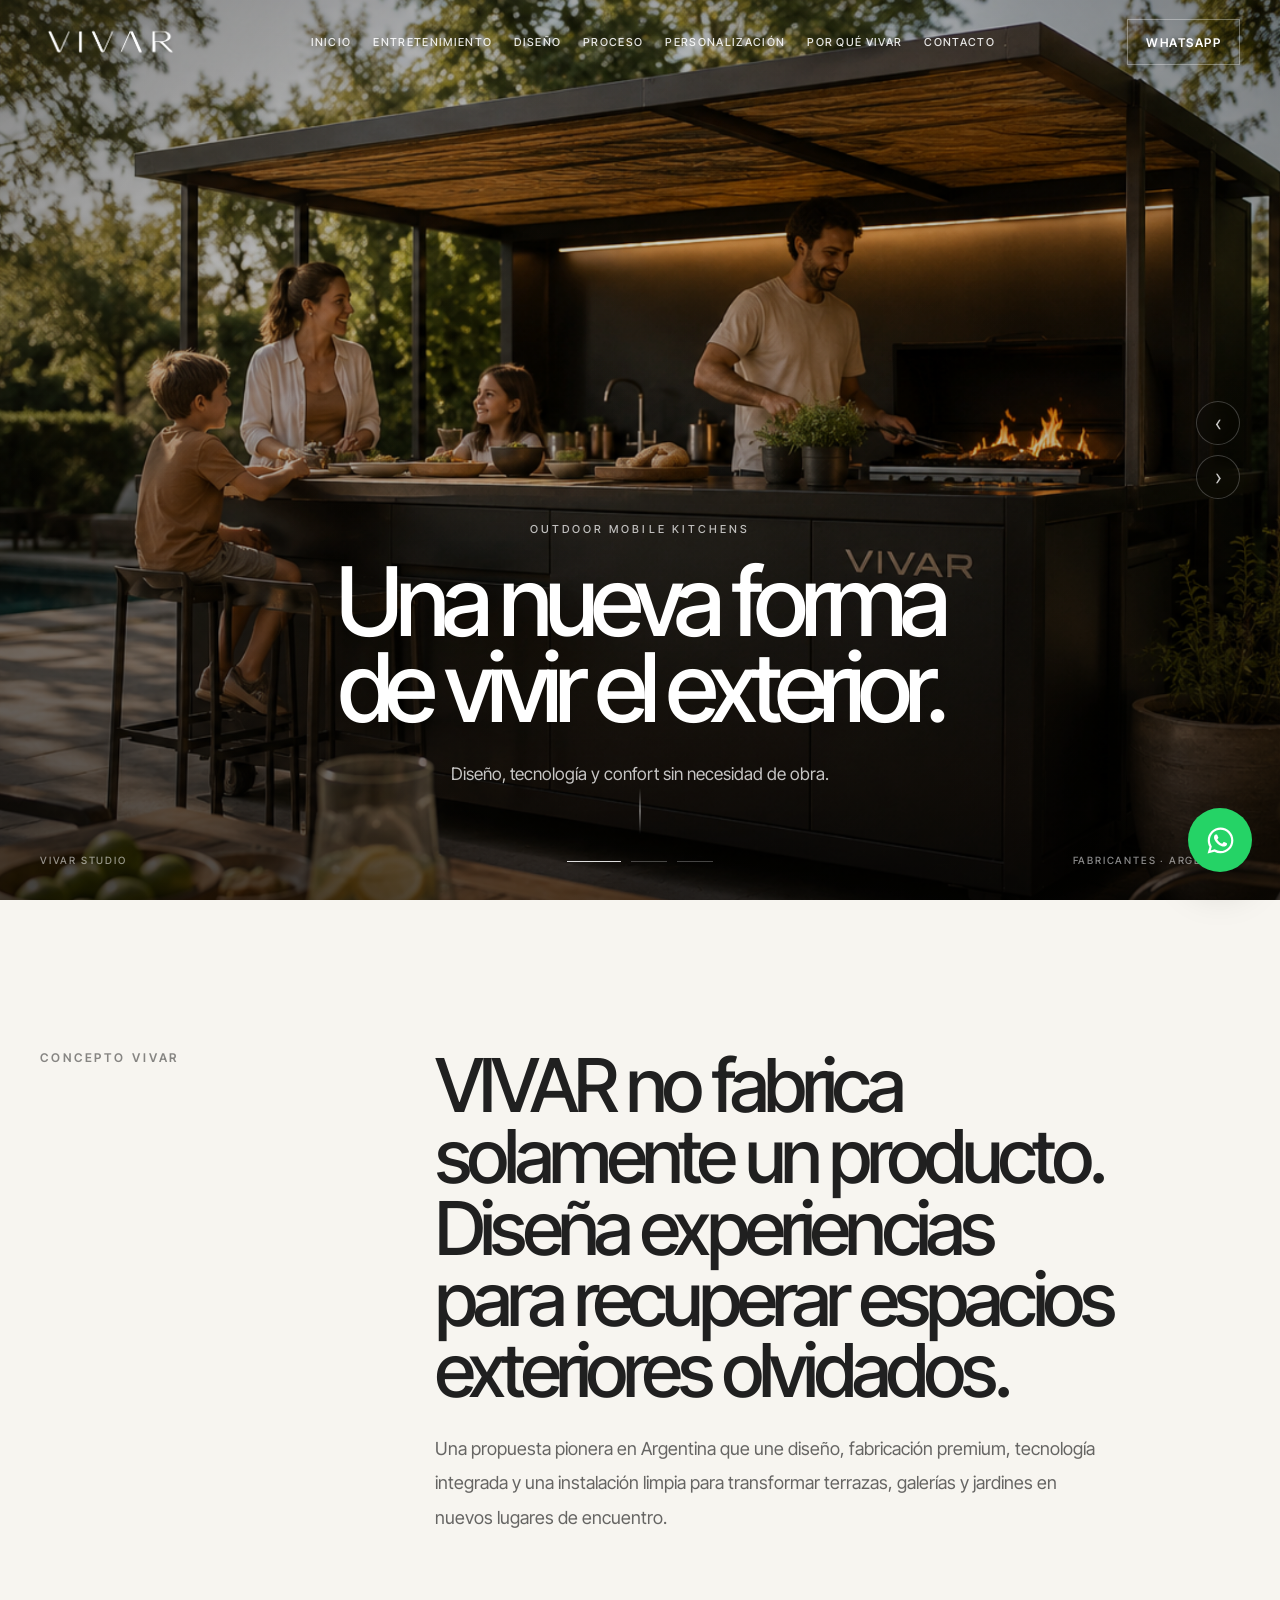
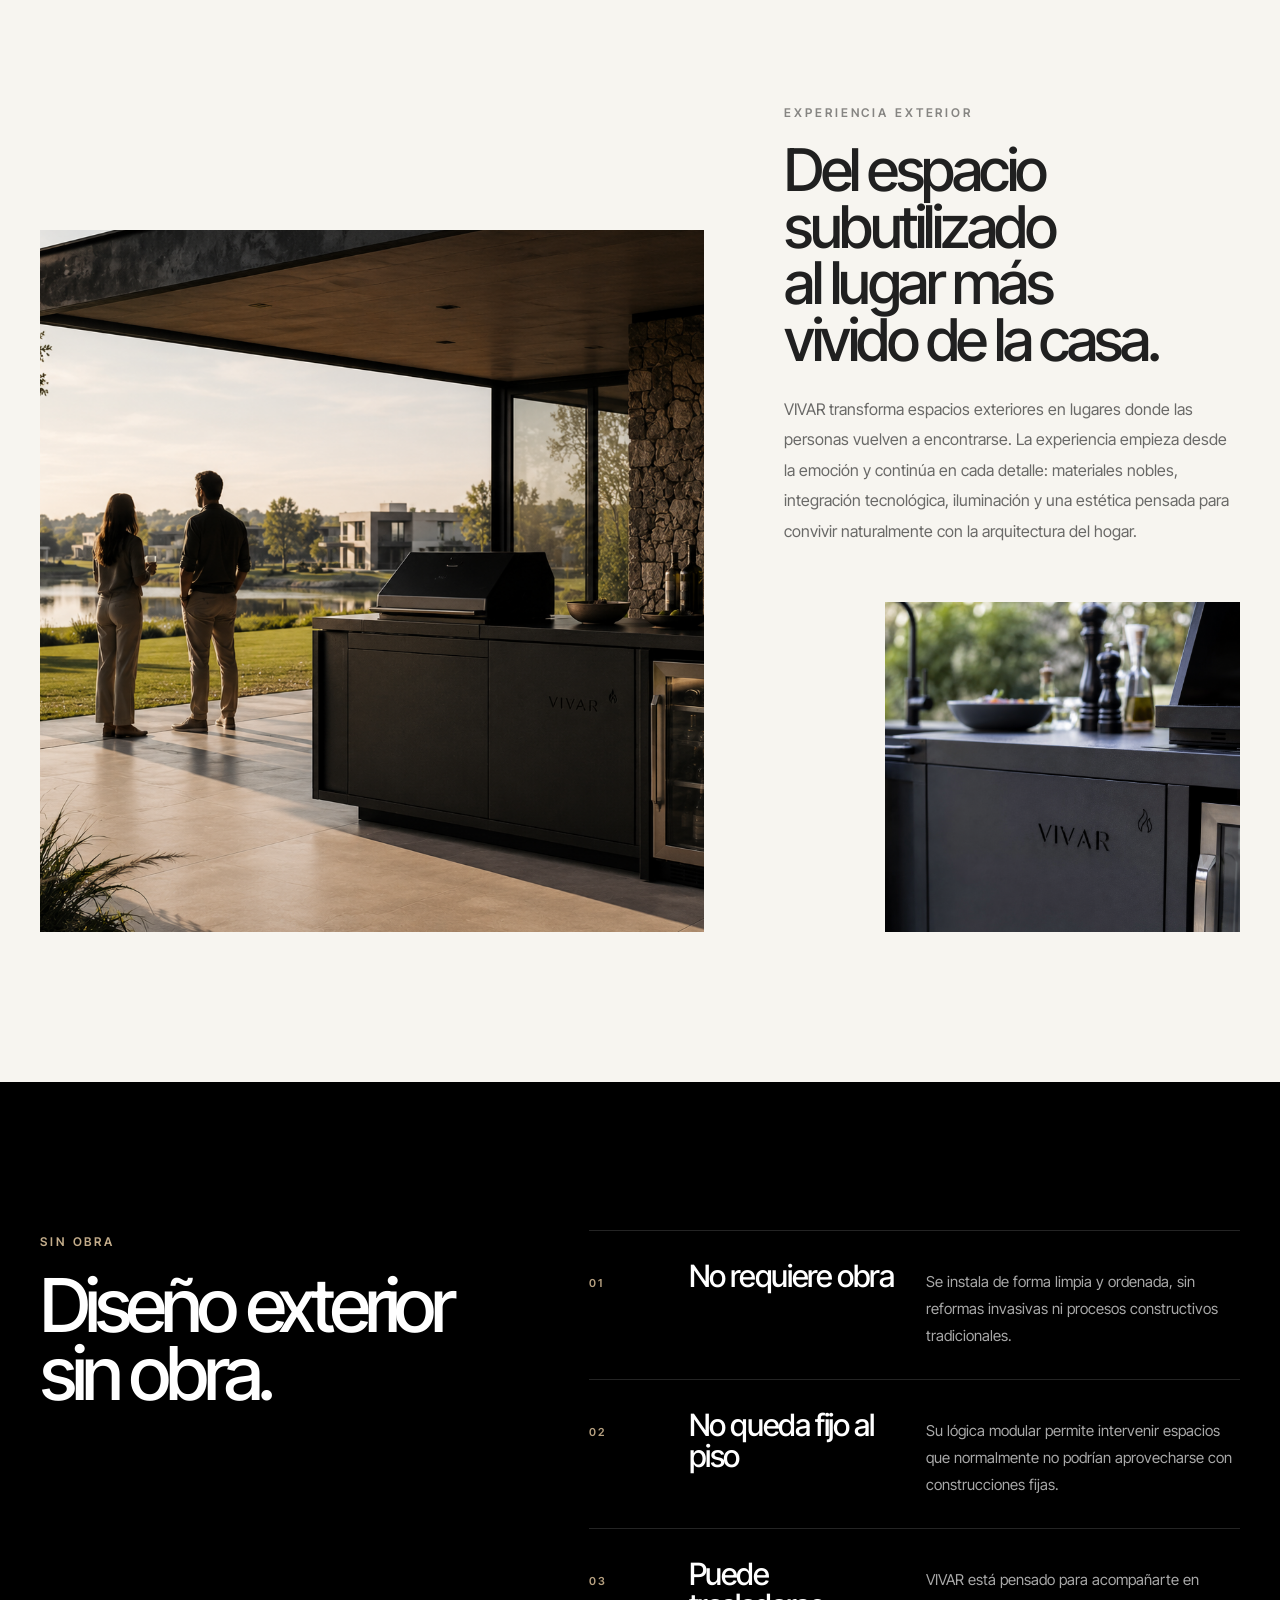
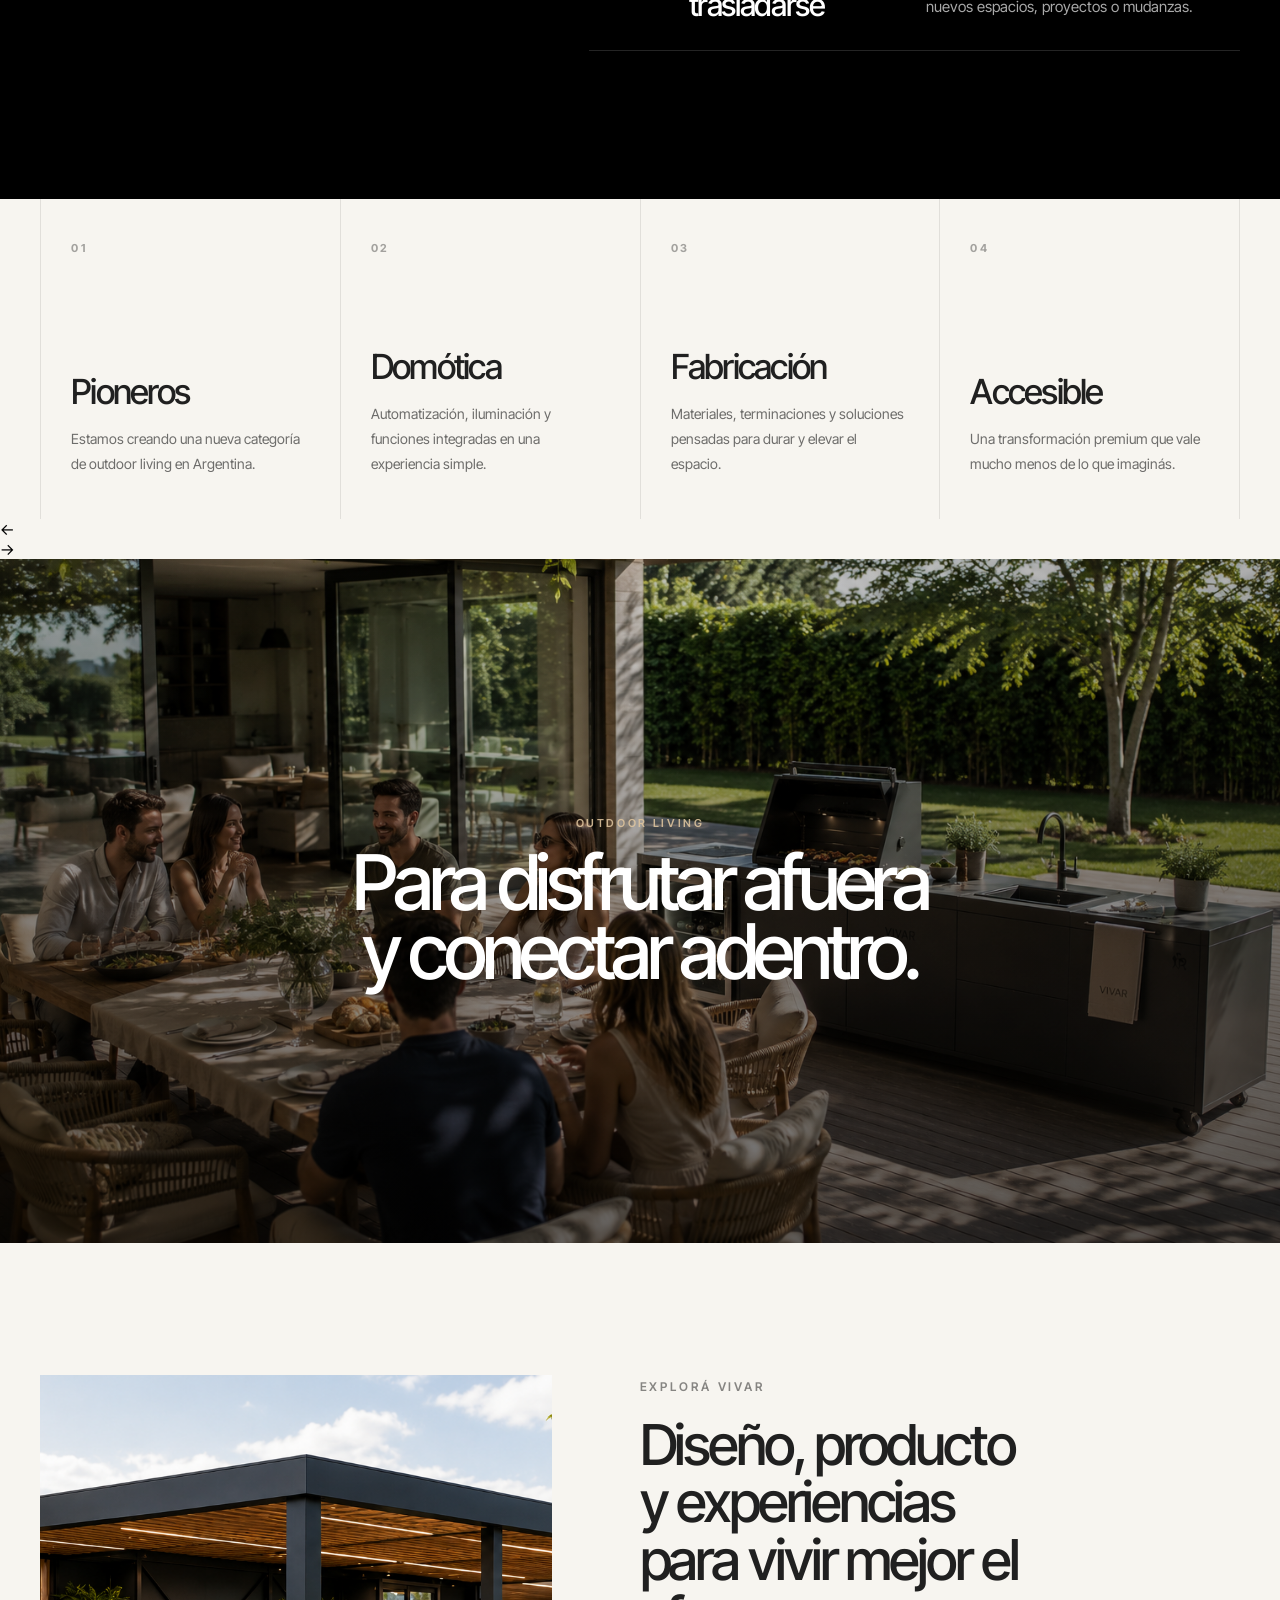
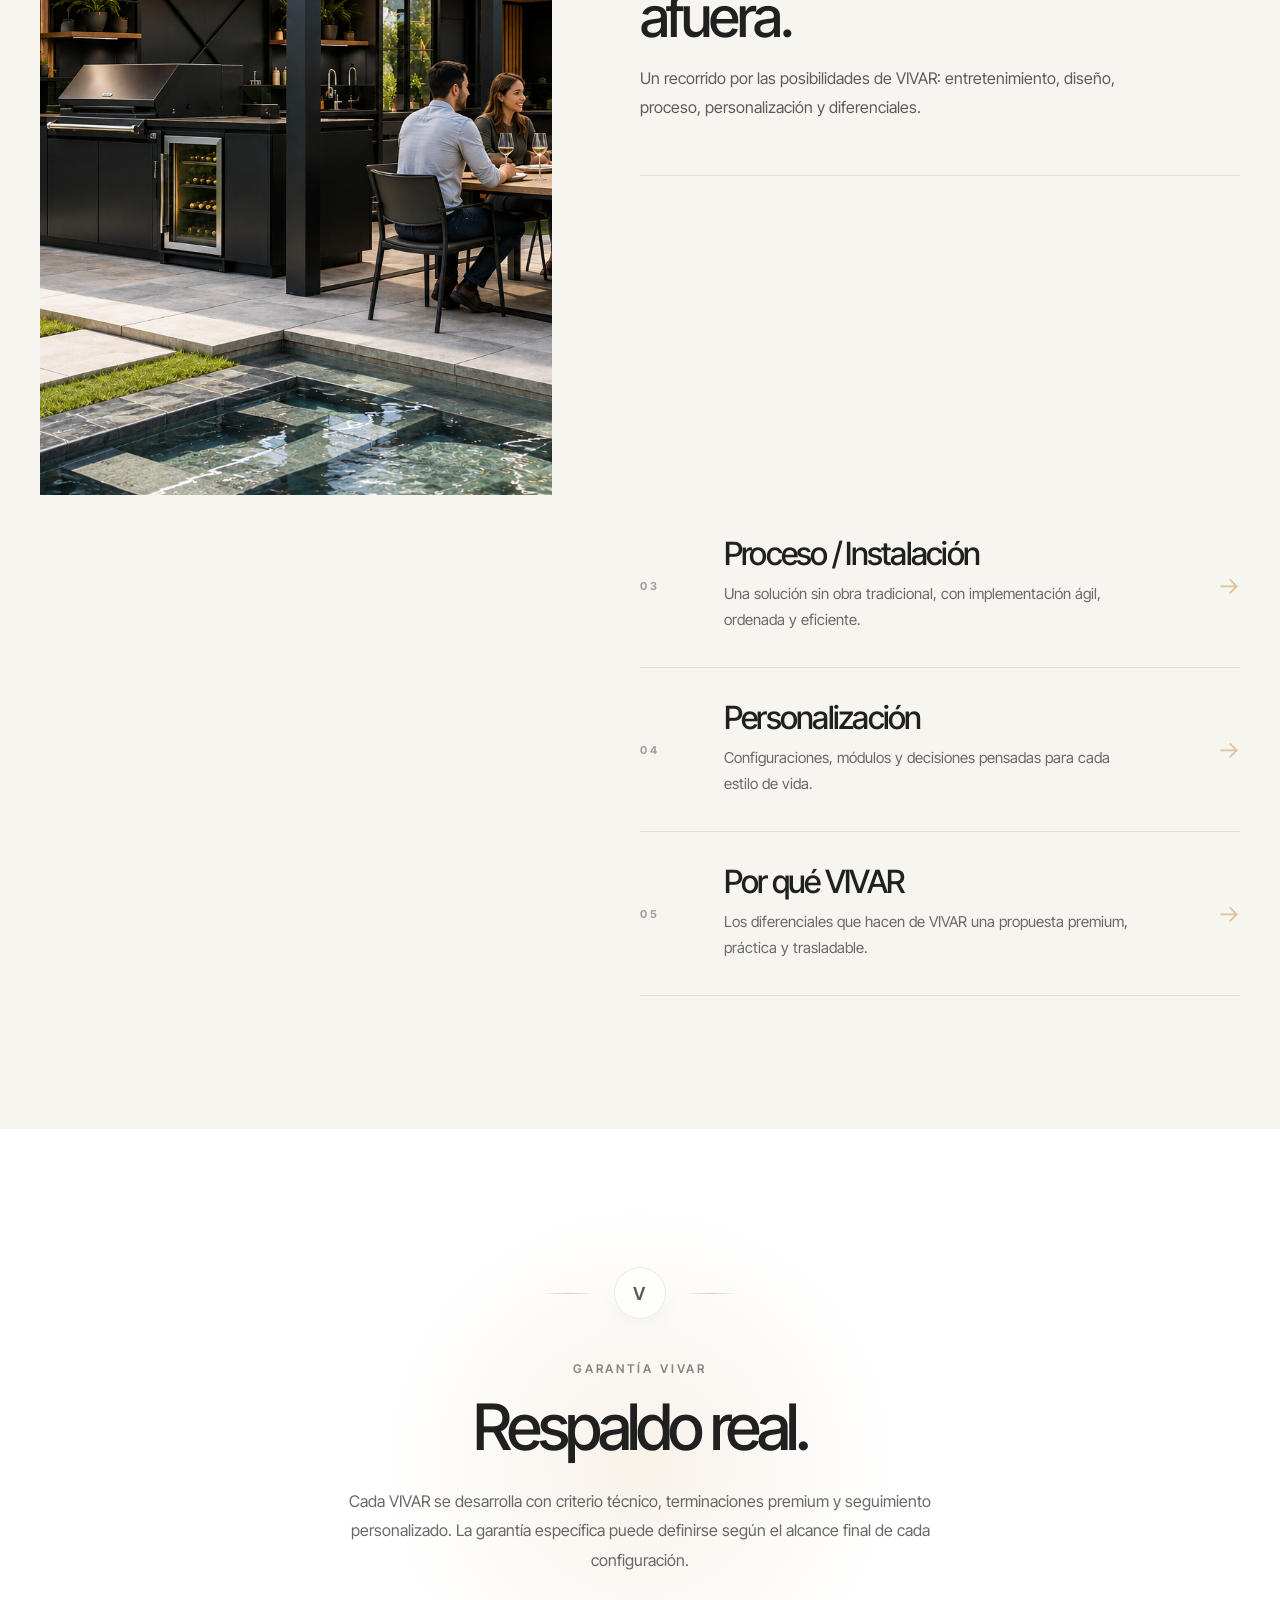
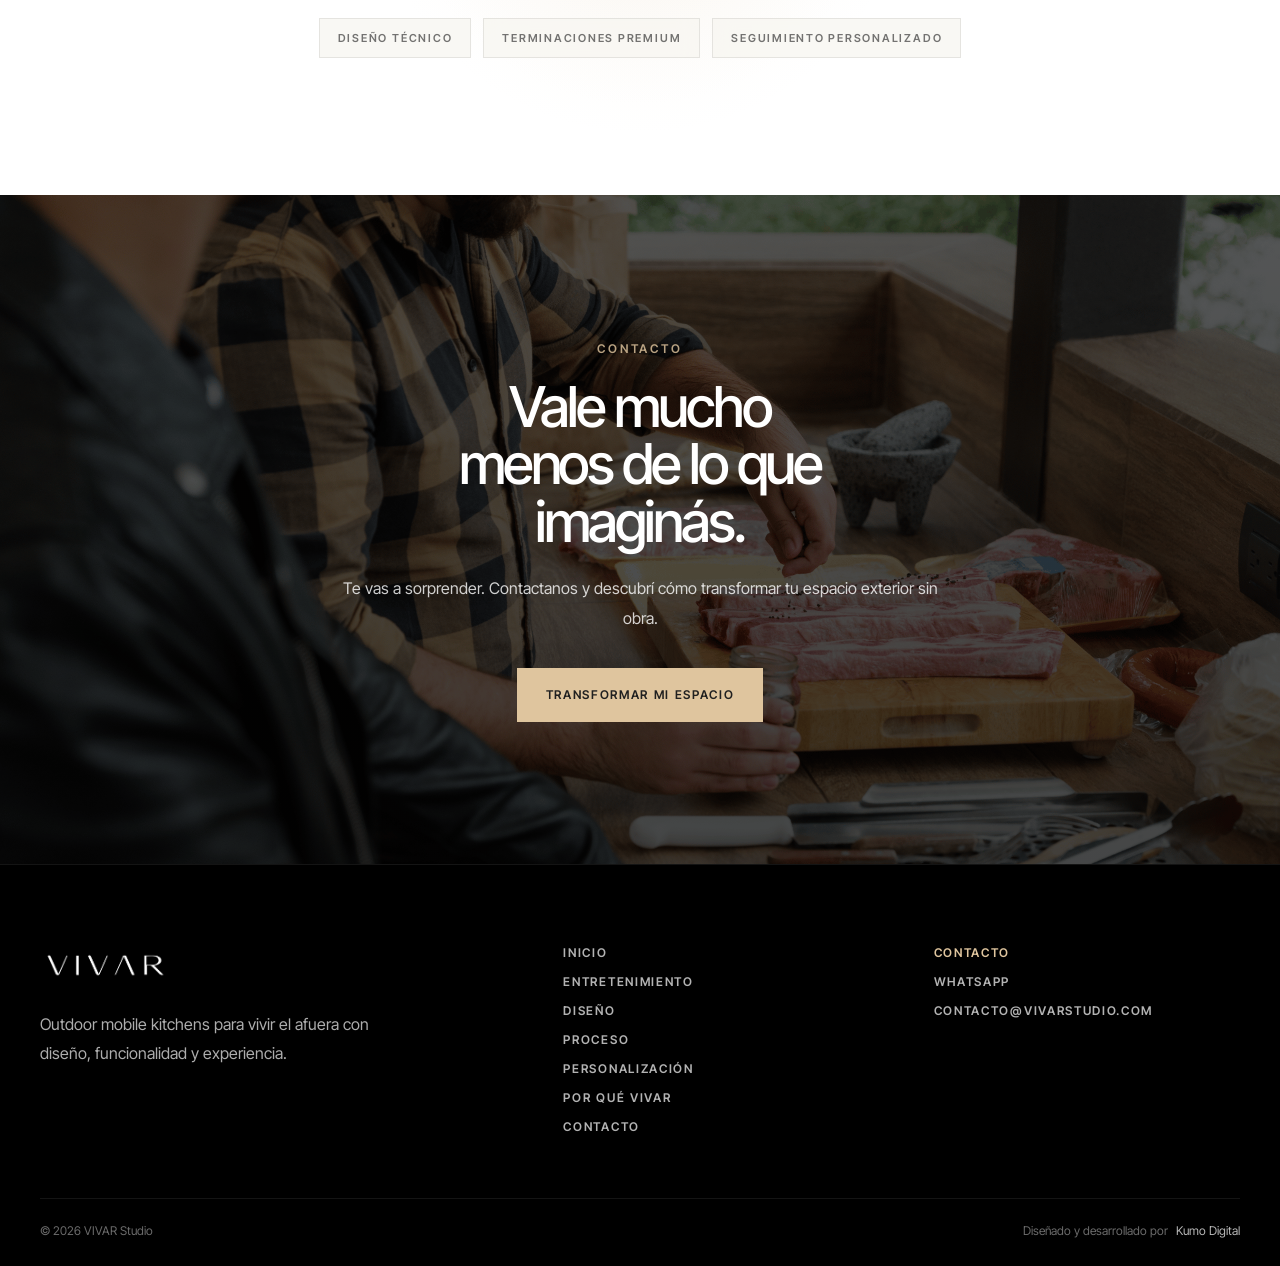
==== commit 2144bbc9: "Ajustes finales home VIVAR" ====
--- a/index.html
+++ b/index.html
@@ -92,8 +92,7 @@
         <div class="home-hero__eyebrow reveal-hero">Outdoor Mobile Kitchens</div>
 
         <h1 class="reveal-hero">
-          Una nueva forma<br>
-          de vivir el exterior.
+          Una nueva forma de vivir el exterior.
         </h1>
 
         <p class="reveal-hero">
@@ -166,7 +165,7 @@
       <div class="container home-no-work__inner">
         <div class="home-no-work__headline">
           <span class="section-kicker">Sin obra</span>
-          <h2>Un mueble premium. No una construcción fija.</h2>
+          <h2>Diseño exterior<br>sin obra.</h2>
         </div>
 
         <div class="home-no-work__items">
@@ -191,42 +190,55 @@
       </div>
     </section>
 
-    <section class="home-differentials reveal" aria-label="Diferenciales VIVAR">
-      <div class="container home-differentials__inner">
-        <div class="home-differentials__item">
-          <span>01</span>
-          <h3>Pioneros</h3>
-          <p>Estamos creando una nueva categoría de outdoor living en Argentina.</p>
-        </div>
-
-        <div class="home-differentials__item">
-          <span>02</span>
-          <h3>Domótica</h3>
-          <p>Automatización, iluminación y funciones integradas en una experiencia simple.</p>
-        </div>
-
-        <div class="home-differentials__item">
-          <span>03</span>
-          <h3>Fabricación</h3>
-          <p>Materiales, terminaciones y soluciones pensadas para durar y elevar el espacio.</p>
-        </div>
-
-        <div class="home-differentials__item">
-          <span>04</span>
-          <h3>Accesible</h3>
-          <p>Una transformación premium que vale mucho menos de lo que imaginás.</p>
-        </div>
-      </div>
-    </section>
-
-    <section class="visual-band visual-band--quiet reveal" aria-label="Experiencia VIVAR">
-      <img src="img/medio2.png" alt="Experiencia exterior VIVAR Studio" />
-      <div class="visual-band__overlay"></div>
-      <div class="visual-band__content">
-        <span>Outdoor Living</span>
-        <h2>Para disfrutar afuera y conectar adentro.</h2>
-      </div>
-    </section>
+<section class="home-differentials reveal" aria-label="Diferenciales VIVAR">
+  <div class="container home-differentials__inner">
+    <div class="home-differentials__item">
+      <span>01</span>
+      <h3>Pioneros</h3>
+      <p>Estamos creando una nueva categoría de outdoor living en Argentina.</p>
+    </div>
+
+    <div class="home-differentials__item">
+      <span>02</span>
+      <h3>Domótica</h3>
+      <p>Automatización, iluminación y funciones integradas en una experiencia simple.</p>
+    </div>
+
+    <div class="home-differentials__item">
+      <span>03</span>
+      <h3>Fabricación</h3>
+      <p>Materiales, terminaciones y soluciones pensadas para durar y elevar el espacio.</p>
+    </div>
+
+    <div class="home-differentials__item">
+      <span>04</span>
+      <h3>Accesible</h3>
+      <p>Una transformación premium que vale mucho menos de lo que imaginás.</p>
+    </div>
+  </div>
+
+<div class="home-differentials__mobile-nav">
+  <button class="diff-prev" type="button" aria-label="Anterior">←</button>
+  <div class="diff-progress">
+    <span></span>
+  </div>
+  <button class="diff-next" type="button" aria-label="Siguiente">→</button>
+</div>
+</section>
+
+<section class="visual-band visual-band--quiet reveal" aria-label="Experiencia VIVAR">
+  <picture>
+    <source media="(max-width: 768px)" srcset="img/medio2-mobile.png">
+    <img src="img/medio2.png" alt="Experiencia exterior VIVAR Studio" />
+  </picture>
+
+  <div class="visual-band__overlay"></div>
+
+  <div class="visual-band__content">
+    <span>Outdoor Living</span>
+    <h2>Para disfrutar afuera y conectar adentro.</h2>
+  </div>
+</section>
 
     <section class="section section--gray explore-section reveal">
       <div class="container explore-layout">
@@ -299,16 +311,34 @@
       </div>
     </section>
 
-    <section class="home-guarantee reveal">
-      <div class="container home-guarantee__inner">
-        <span class="section-kicker section-kicker--dark">Garantía VIVAR</span>
-        <h2>Acompañamiento, fabricación y respaldo en cada proyecto.</h2>
-        <p>
-          Cada VIVAR se desarrolla con criterio técnico, terminaciones premium y seguimiento personalizado.
-          La garantía específica puede definirse según el alcance final de cada configuración.
-        </p>
-      </div>
-    </section>
+<section class="home-guarantee reveal">
+  <div class="container home-guarantee__inner">
+
+<div class="home-guarantee__symbol">
+  <div class="home-guarantee__line"></div>
+  <span>V</span>
+  <div class="home-guarantee__line"></div>
+</div>
+
+    <span class="section-kicker section-kicker--dark">Garantía VIVAR</span>
+
+    <h2>
+      Respaldo real.
+    </h2>
+
+    <p>
+      Cada VIVAR se desarrolla con criterio técnico, terminaciones premium y seguimiento personalizado.
+      La garantía específica puede definirse según el alcance final de cada configuración.
+    </p>
+
+    <div class="home-guarantee__points">
+      <span>Diseño técnico</span>
+      <span>Terminaciones premium</span>
+      <span>Seguimiento personalizado</span>
+    </div>
+
+  </div>
+</section>
 
     <section class="cta-section reveal">
       <div class="container cta-section__inner">
--- a/styles.css
+++ b/styles.css
@@ -437,12 +437,14 @@
 .home-manifesto__inner {
   display: grid;
   grid-template-columns: 0.28fr 0.72fr;
-  gap: 82px;
+  column-gap: 82px;
+  row-gap: 0;
   align-items: start;
 }
 
 .home-manifesto h2 {
   max-width: 930px;
+  margin: 0;
   font-family: "Inter Tight", "Montserrat", sans-serif;
   font-size: clamp(42px, 5.8vw, 88px);
   line-height: 0.96;
@@ -454,10 +456,39 @@
 .home-manifesto p {
   grid-column: 2;
   max-width: 680px;
-  margin-top: 34px;
+  margin-top: 26px;
   font-size: 18px;
   line-height: 1.9;
   color: rgba(32,32,32,0.68);
+}
+
+@media (max-width: 768px) {
+  .home-manifesto {
+    padding: 62px 0 54px;
+  }
+
+  .home-manifesto__inner {
+    display: flex;
+    flex-direction: column;
+    gap: 0;
+  }
+
+  .home-manifesto .section-kicker {
+    margin-bottom: 54px;
+  }
+
+  .home-manifesto h2 {
+    margin: 0;
+    font-size: clamp(34px, 10vw, 44px);
+    line-height: 0.94;
+    letter-spacing: -0.07em;
+  }
+
+  .home-manifesto p {
+    margin-top: 28px;
+    font-size: 15px;
+    line-height: 1.75;
+  }
 }
 
 /* PHOTO COMPOSITION */
@@ -536,8 +567,8 @@
 
 .home-no-work__inner {
   display: grid;
-  grid-template-columns: 0.9fr 1.1fr;
-  gap: 88px;
+  grid-template-columns: 0.82fr 1.18fr;
+  gap: 96px;
   align-items: start;
 }
 
@@ -546,12 +577,12 @@
 }
 
 .home-no-work h2 {
-  max-width: 10ch;
+  max-width: 13ch;
   font-family: "Inter Tight", "Montserrat", sans-serif;
-  font-size: clamp(44px, 5.5vw, 84px);
-  line-height: 0.94;
+  font-size: clamp(54px, 5.8vw, 92px);
+  line-height: 0.92;
   font-weight: 500;
-  letter-spacing: -0.065em;
+  letter-spacing: -0.07em;
 }
 
 .home-no-work__items {
@@ -563,7 +594,7 @@
   grid-template-columns: 72px 0.8fr 1.2fr;
   gap: 28px;
   align-items: baseline;
-  padding: 34px 0;
+  padding: 30px 0;
   border-bottom: 1px solid rgba(255,255,255,0.14);
 }
 
@@ -586,6 +617,51 @@
   font-size: 15px;
   line-height: 1.8;
   color: rgba(255,255,255,0.66);
+}
+
+/* MOBILE */
+
+@media (max-width: 768px) {
+  .home-no-work {
+    padding: 72px 0 58px;
+  }
+
+  .home-no-work__inner {
+    grid-template-columns: 1fr;
+    gap: 44px;
+  }
+
+  .home-no-work h2 {
+    max-width: 100%;
+    font-size: clamp(46px, 13vw, 56px);
+    line-height: 0.92;
+    letter-spacing: -0.075em;
+  }
+
+  .home-no-work__items article {
+    display: block;
+    padding: 28px 0 30px;
+  }
+
+  .home-no-work__items span {
+    display: block;
+    margin-bottom: 58px;
+    font-size: 11px;
+    letter-spacing: 0.22em;
+  }
+
+  .home-no-work__items h3 {
+    margin-bottom: 16px;
+    font-size: 27px;
+    line-height: 1;
+    letter-spacing: -0.045em;
+  }
+
+  .home-no-work__items p {
+    max-width: 31ch;
+    font-size: 14px;
+    line-height: 1.65;
+  }
 }
 
 /* DIFFERENTIALS */
@@ -639,6 +715,94 @@
   color: rgba(32,32,32,0.64);
 }
 
+@media (max-width: 768px) {
+  .home-differentials {
+    padding: 34px 0 42px;
+    background: #f7f5f0;
+    overflow: hidden;
+  }
+
+  .home-differentials__inner {
+    width: 100%;
+    max-width: none;
+    padding: 0 22px;
+    display: flex;
+    gap: 14px;
+    overflow-x: hidden;
+    scroll-snap-type: x mandatory;
+    scroll-behavior: smooth;
+    border-left: 0;
+  }
+
+  .home-differentials__item {
+    flex: 0 0 calc(100vw - 44px);
+    min-height: 280px;
+    padding: 34px 28px;
+    border: 1px solid rgba(0,0,0,0.08);
+    background: rgba(255,255,255,0.58);
+    display: flex;
+    flex-direction: column;
+    justify-content: center;
+    align-items: center;
+    gap: 22px;
+    text-align: center;
+    scroll-snap-align: center;
+  }
+
+  .home-differentials__item:nth-child(even) {
+    background: rgba(223,197,158,0.16);
+  }
+
+  .home-differentials__item span {
+    position: static;
+    font-size: 10px;
+    font-weight: 700;
+    letter-spacing: 0.24em;
+    color: rgba(0,0,0,0.36);
+  }
+
+  .home-differentials__item h3 {
+    margin: 0;
+    font-size: 42px;
+    line-height: 0.92;
+    letter-spacing: -0.065em;
+  }
+
+  .home-differentials__item p {
+    margin: 0;
+    max-width: 25ch;
+    font-size: 14px;
+    line-height: 1.6;
+  }
+
+  .home-differentials__mobile-nav {
+    display: flex;
+    align-items: center;
+    justify-content: center;
+    gap: 14px;
+    padding: 18px 22px 0;
+  }
+
+  .home-differentials__mobile-nav button {
+    display: none;
+  }
+
+  .diff-progress {
+    width: 132px;
+    height: 1px;
+    background: rgba(0,0,0,0.14);
+    overflow: hidden;
+  }
+
+  .diff-progress span {
+    display: block;
+    width: 25%;
+    height: 100%;
+    background: var(--charcoal);
+    transition: transform 0.45s ease;
+  }
+}
+
 /* VISUAL BAND */
 
 .visual-band {
@@ -649,9 +813,16 @@
   background: var(--black);
 }
 
+.visual-band picture {
+  display: block;
+  width: 100%;
+  height: 76vh;
+  min-height: 520px;
+}
+
 .visual-band img {
   width: 100%;
-  height: 76vh;
+  height: 100%;
   min-height: 520px;
   object-fit: cover;
   object-position: center center;
@@ -666,9 +837,10 @@
 .visual-band__overlay {
   position: absolute;
   inset: 0;
+  z-index: 1;
   background:
-    linear-gradient(180deg, rgba(0,0,0,0.16), rgba(0,0,0,0.56)),
-    linear-gradient(90deg, rgba(0,0,0,0.22), rgba(0,0,0,0.08), rgba(0,0,0,0.28));
+    linear-gradient(180deg, rgba(0,0,0,0.08), rgba(0,0,0,0.54)),
+    linear-gradient(90deg, rgba(0,0,0,0.20), rgba(0,0,0,0.08), rgba(0,0,0,0.24));
 }
 
 .visual-band__content {
@@ -702,6 +874,42 @@
   font-weight: 500;
   letter-spacing: -0.07em;
   text-wrap: balance;
+}
+
+@media (max-width: 768px) {
+  .visual-band {
+    position: relative;
+    height: 78vh;
+    min-height: 540px;
+    background: var(--black);
+    overflow: hidden;
+  }
+
+  .visual-band picture {
+    display: block;
+    width: 100%;
+    height: 100%;
+  }
+
+  .visual-band img {
+    width: 100%;
+    height: 100%;
+    min-height: 0;
+    max-height: none;
+    object-fit: cover;
+    object-position: center center;
+  }
+
+  .visual-band__content {
+    justify-content: center;
+    padding: 0 24px;
+  }
+
+  .visual-band__content h2 {
+    max-width: 12ch;
+    font-size: clamp(34px, 10vw, 46px);
+    line-height: 0.95;
+  }
 }
 
 /* BUTTONS */
@@ -910,32 +1118,319 @@
 /* GUARANTEE */
 
 .home-guarantee {
-  padding: 126px 0;
-  background: var(--white);
+  position: relative;
+  padding: 138px 0;
+  background:
+    radial-gradient(circle at center, rgba(223,197,158,0.10), transparent 34%),
+    var(--white);
   color: var(--charcoal);
+  overflow: hidden;
+}
+
+.home-guarantee::before {
+  content: "";
+  position: absolute;
+  top: 50%;
+  left: 50%;
+  width: 540px;
+  height: 540px;
+  transform: translate(-50%, -50%);
+  background: radial-gradient(
+    circle,
+    rgba(223,197,158,0.14) 0%,
+    rgba(223,197,158,0.04) 42%,
+    transparent 72%
+  );
+  animation: guaranteeGlow 7s ease-in-out infinite;
+  pointer-events: none;
 }
 
 .home-guarantee__inner {
-  max-width: 880px;
+  position: relative;
+  z-index: 2;
+  max-width: 940px;
   margin: 0 auto;
   text-align: center;
 }
 
+.home-guarantee__fire {
+  width: 72px;
+  height: 72px;
+  margin: 0 auto 34px;
+  position: relative;
+  display: flex;
+  align-items: center;
+  justify-content: center;
+}
+
+.home-guarantee__fire::before {
+  content: "";
+  position: absolute;
+  width: 54px;
+  height: 54px;
+  border-radius: 58% 42% 56% 44%;
+  background:
+    radial-gradient(circle at 50% 70%, rgba(255,255,255,0.85), transparent 22%),
+    radial-gradient(circle at 50% 50%, rgba(223,197,158,0.9), rgba(223,197,158,0.18) 62%, transparent 72%);
+  filter: blur(0.2px);
+  transform: rotate(45deg);
+  animation: vivarFlame 2.4s ease-in-out infinite;
+}
+
+.home-guarantee__fire span {
+  width: 28px;
+  height: 28px;
+  border-radius: 60% 40% 58% 42%;
+  background: rgba(32,32,32,0.82);
+  transform: rotate(45deg);
+  animation: vivarFlameInner 1.8s ease-in-out infinite;
+}
+
 .home-guarantee h2 {
-  max-width: 12ch;
+  max-width: 13ch;
   margin: 0 auto;
   font-family: "Inter Tight", "Montserrat", sans-serif;
-  font-size: clamp(40px, 5vw, 76px);
-  line-height: 0.96;
+  font-size: clamp(42px, 5vw, 78px);
+  line-height: 0.92;
   font-weight: 500;
-  letter-spacing: -0.065em;
+  letter-spacing: -0.07em;
+  text-wrap: balance;
+  animation: guaranteeTitleReveal 1.2s cubic-bezier(0.22, 1, 0.36, 1);
 }
 
 .home-guarantee p {
   max-width: 650px;
-  margin: 28px auto 0;
+  margin: 30px auto 0;
   line-height: 1.85;
   color: rgba(32,32,32,0.68);
+}
+
+.home-guarantee__points {
+  display: flex;
+  justify-content: center;
+  gap: 12px;
+  flex-wrap: wrap;
+  margin-top: 42px;
+}
+
+.home-guarantee__points span {
+  padding: 12px 18px;
+  border: 1px solid rgba(0,0,0,0.08);
+  background: rgba(247,245,240,0.72);
+  backdrop-filter: blur(10px);
+  font-size: 11px;
+  font-weight: 600;
+  letter-spacing: 0.16em;
+  text-transform: uppercase;
+  color: rgba(32,32,32,0.62);
+  transition:
+    transform 0.35s ease,
+    background 0.35s ease,
+    border-color 0.35s ease;
+}
+
+.home-guarantee__points span:hover {
+  transform: translateY(-4px);
+  background: rgba(223,197,158,0.14);
+  border-color: rgba(223,197,158,0.24);
+}
+
+/* ANIMATIONS */
+
+@keyframes vivarFlame {
+  0%, 100% {
+    transform: rotate(45deg) scale(1);
+    opacity: 0.82;
+  }
+
+  50% {
+    transform: rotate(48deg) scale(1.08);
+    opacity: 1;
+  }
+}
+
+@keyframes vivarFlameInner {
+  0%, 100% {
+    transform: rotate(45deg) translateY(0) scale(1);
+  }
+
+  50% {
+    transform: rotate(42deg) translateY(-3px) scale(0.92);
+  }
+}
+
+@keyframes guaranteeGlow {
+  0%, 100% {
+    opacity: 0.6;
+    transform: translate(-50%, -50%) scale(1);
+  }
+
+  50% {
+    opacity: 1;
+    transform: translate(-50%, -50%) scale(1.08);
+  }
+}
+
+@keyframes guaranteeTitleReveal {
+  from {
+    opacity: 0;
+    transform: translateY(28px);
+    filter: blur(10px);
+  }
+
+  to {
+    opacity: 1;
+    transform: translateY(0);
+    filter: blur(0);
+  }
+}
+
+/* MOBILE */
+
+@media (max-width: 768px) {
+  .home-guarantee {
+    padding: 96px 0;
+  }
+
+  .home-guarantee__fire {
+    width: 62px;
+    height: 62px;
+    margin-bottom: 26px;
+  }
+
+  .home-guarantee h2 {
+    max-width: 11ch;
+    font-size: clamp(38px, 10vw, 50px);
+    line-height: 0.94;
+  }
+
+  .home-guarantee p {
+    margin-top: 24px;
+    font-size: 15px;
+    line-height: 1.8;
+    padding: 0 12px;
+  }
+
+  .home-guarantee__points {
+    flex-direction: column;
+    align-items: center;
+    gap: 10px;
+    margin-top: 34px;
+  }
+
+  .home-guarantee__points span {
+    width: fit-content;
+  }
+}
+
+/* SYMBOL */
+
+.home-guarantee__symbol {
+  display: flex;
+  align-items: center;
+  justify-content: center;
+  gap: 18px;
+  margin: 0 auto 38px;
+  opacity: 0.9;
+}
+
+.home-guarantee__line {
+  width: 54px;
+  height: 1px;
+  background: linear-gradient(
+    90deg,
+    transparent,
+    rgba(32,32,32,0.22),
+    transparent
+  );
+  position: relative;
+  overflow: hidden;
+}
+
+.home-guarantee__line::after {
+  content: "";
+  position: absolute;
+  inset: 0;
+  background: linear-gradient(
+    90deg,
+    transparent,
+    rgba(223,197,158,0.9),
+    transparent
+  );
+  transform: translateX(-100%);
+  animation: guaranteeLineMove 3.6s ease-in-out infinite;
+}
+
+.home-guarantee__symbol span {
+  width: 52px;
+  height: 52px;
+  border-radius: 999px;
+  border: 1px solid rgba(0,0,0,0.08);
+
+  display: flex;
+  align-items: center;
+  justify-content: center;
+
+  font-family: "Inter Tight", sans-serif;
+  font-size: 18px;
+  font-weight: 600;
+  letter-spacing: 0.08em;
+
+  color: rgba(32,32,32,0.82);
+
+  background: rgba(255,255,255,0.7);
+  backdrop-filter: blur(10px);
+
+  box-shadow:
+    0 10px 30px rgba(0,0,0,0.04),
+    inset 0 1px 0 rgba(255,255,255,0.7);
+
+  animation: guaranteeSymbolFloat 5s ease-in-out infinite;
+}
+
+/* ANIMATIONS */
+
+@keyframes guaranteeLineMove {
+  0% {
+    transform: translateX(-120%);
+  }
+
+  50% {
+    transform: translateX(120%);
+  }
+
+  100% {
+    transform: translateX(120%);
+  }
+}
+
+@keyframes guaranteeSymbolFloat {
+  0%, 100% {
+    transform: translateY(0px);
+  }
+
+  50% {
+    transform: translateY(-4px);
+  }
+}
+
+/* MOBILE */
+
+@media (max-width: 768px) {
+  .home-guarantee__symbol {
+    gap: 12px;
+    margin-bottom: 28px;
+  }
+
+  .home-guarantee__line {
+    width: 34px;
+  }
+
+  .home-guarantee__symbol span {
+    width: 44px;
+    height: 44px;
+    font-size: 15px;
+  }
 }
 
 /* CTA */
@@ -1500,11 +1995,6 @@
     width: 100%;
   }
 
-  .visual-band img {
-    height: 38vh;
-    min-height: 260px;
-    max-height: 340px;
-  }
 
   .visual-band__content {
     padding: 24px;
@@ -3823,3 +4313,102 @@
   }
 }
 
+@media (max-width: 640px) {
+  .home-hero__content {
+    align-items: center !important;
+    text-align: center !important;
+    padding-left: 0 !important;
+    padding-right: 0 !important;
+  }
+
+  .home-hero__eyebrow,
+  .home-hero__content h1,
+  .home-hero__content p {
+    margin-left: auto !important;
+    margin-right: auto !important;
+    text-align: center !important;
+  }
+
+  .home-hero__content h1 {
+    max-width: 9.5ch !important;
+  }
+
+  .home-hero__content p {
+    max-width: 28ch !important;
+  }
+
+  .home-hero__dots {
+    left: 50% !important;
+    transform: translateX(-50%) !important;
+  }
+}
+
+@media (max-width: 768px) {
+  .home-manifesto {
+    padding: 54px 0 46px !important;
+  }
+
+  .home-manifesto__inner {
+    display: flex !important;
+    flex-direction: column !important;
+    gap: 0 !important;
+  }
+
+  .home-manifesto .section-kicker {
+    margin: 0 0 56px !important;
+  }
+
+  .home-manifesto h2 {
+    margin: 0 !important;
+  }
+
+  .home-manifesto p {
+    grid-column: auto !important;
+    margin-top: 22px !important;
+  }
+}
+
+@media (max-width: 640px) {
+  .visual-band {
+    height: 42vh !important;
+    min-height: 320px !important;
+    background: var(--black);
+  }
+
+  .visual-band picture {
+    display: block !important;
+    width: 100% !important;
+    height: 100% !important;
+  }
+
+  .visual-band img {
+    width: 100% !important;
+    height: 100% !important;
+    min-height: 0 !important;
+    max-height: none !important;
+    object-fit: cover !important;
+    object-position: center center !important;
+  }
+
+  .visual-band__content {
+    padding: 20px !important;
+  }
+
+.visual-band__content h2 {
+  max-width: 15ch;
+  font-size: clamp(28px, 8vw, 38px) !important;
+  line-height: 0.92;
+  letter-spacing: -0.06em;
+}
+
+  .visual-band__content span {
+    margin-bottom: 10px;
+    font-size: 9px;
+    letter-spacing: 0.18em;
+  }
+}
+
+.visual-band__content {
+  justify-content: center !important;
+  padding: 24px !important;
+}
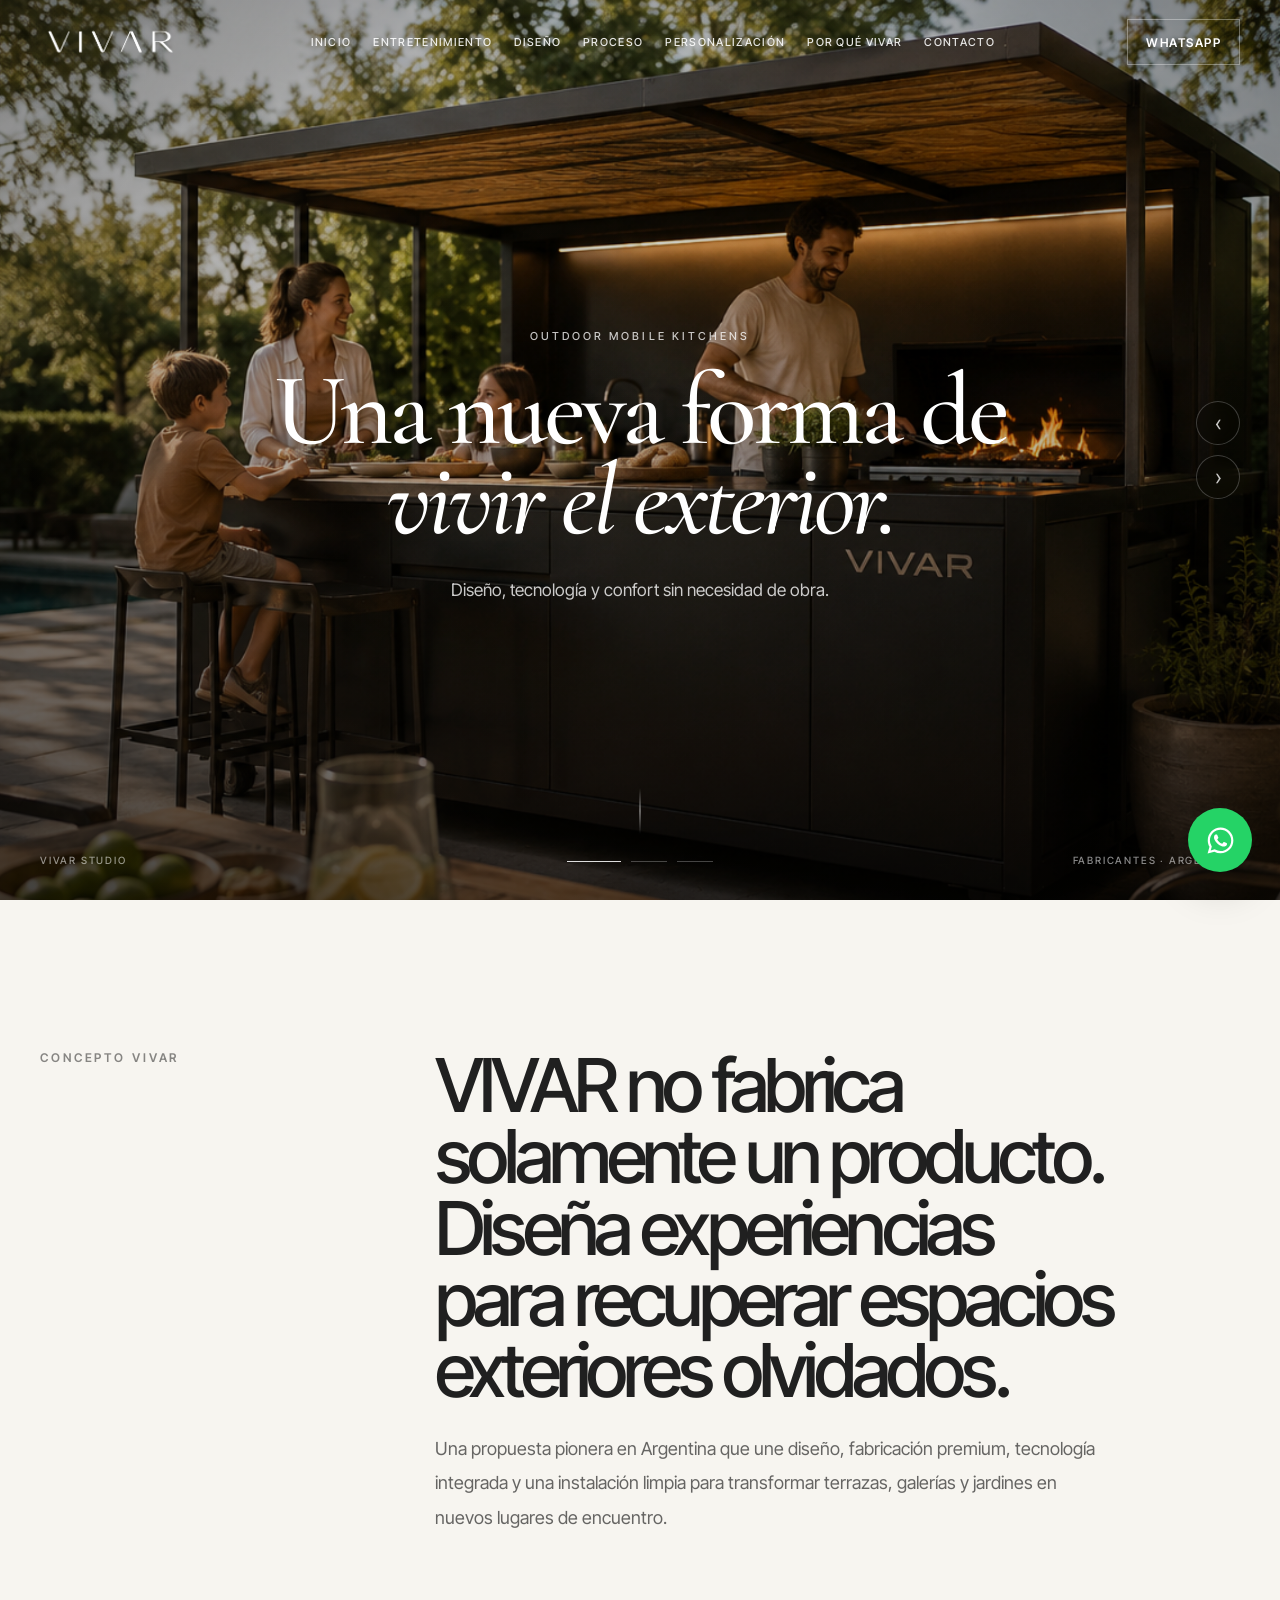
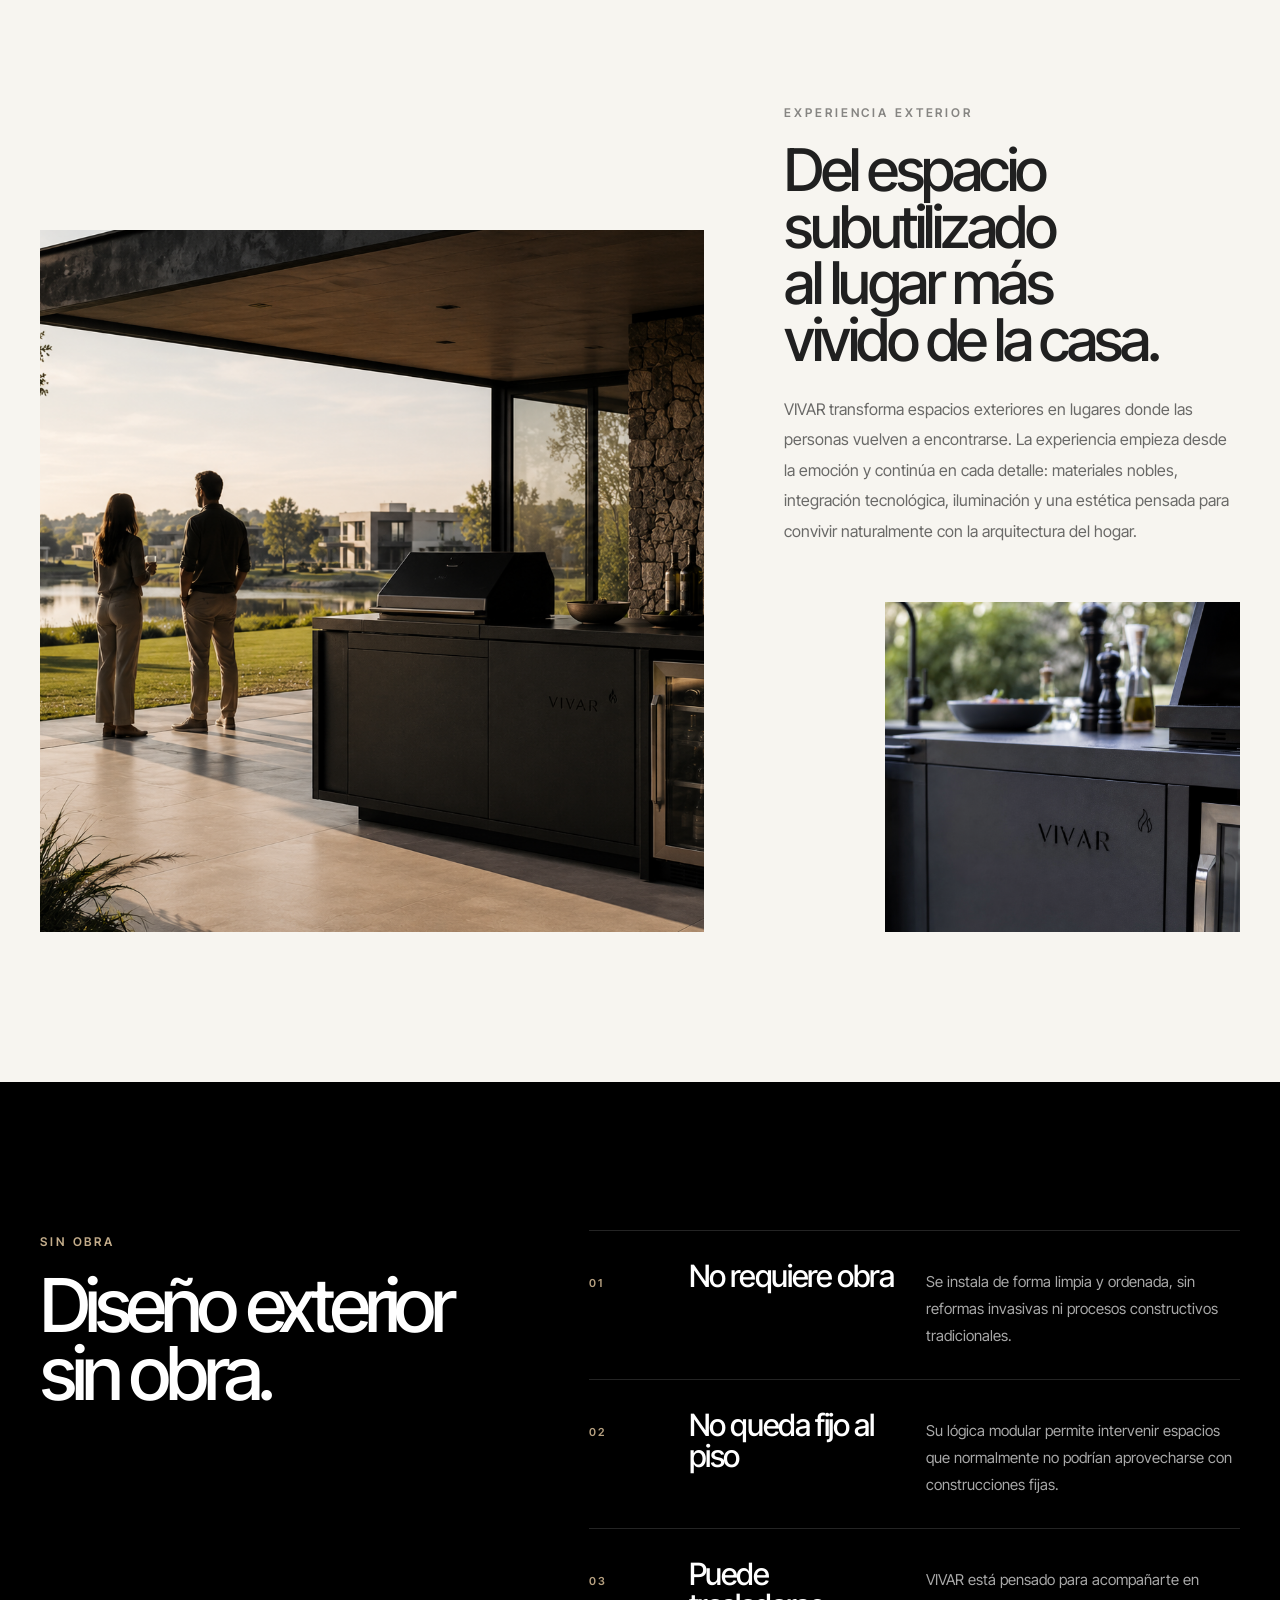
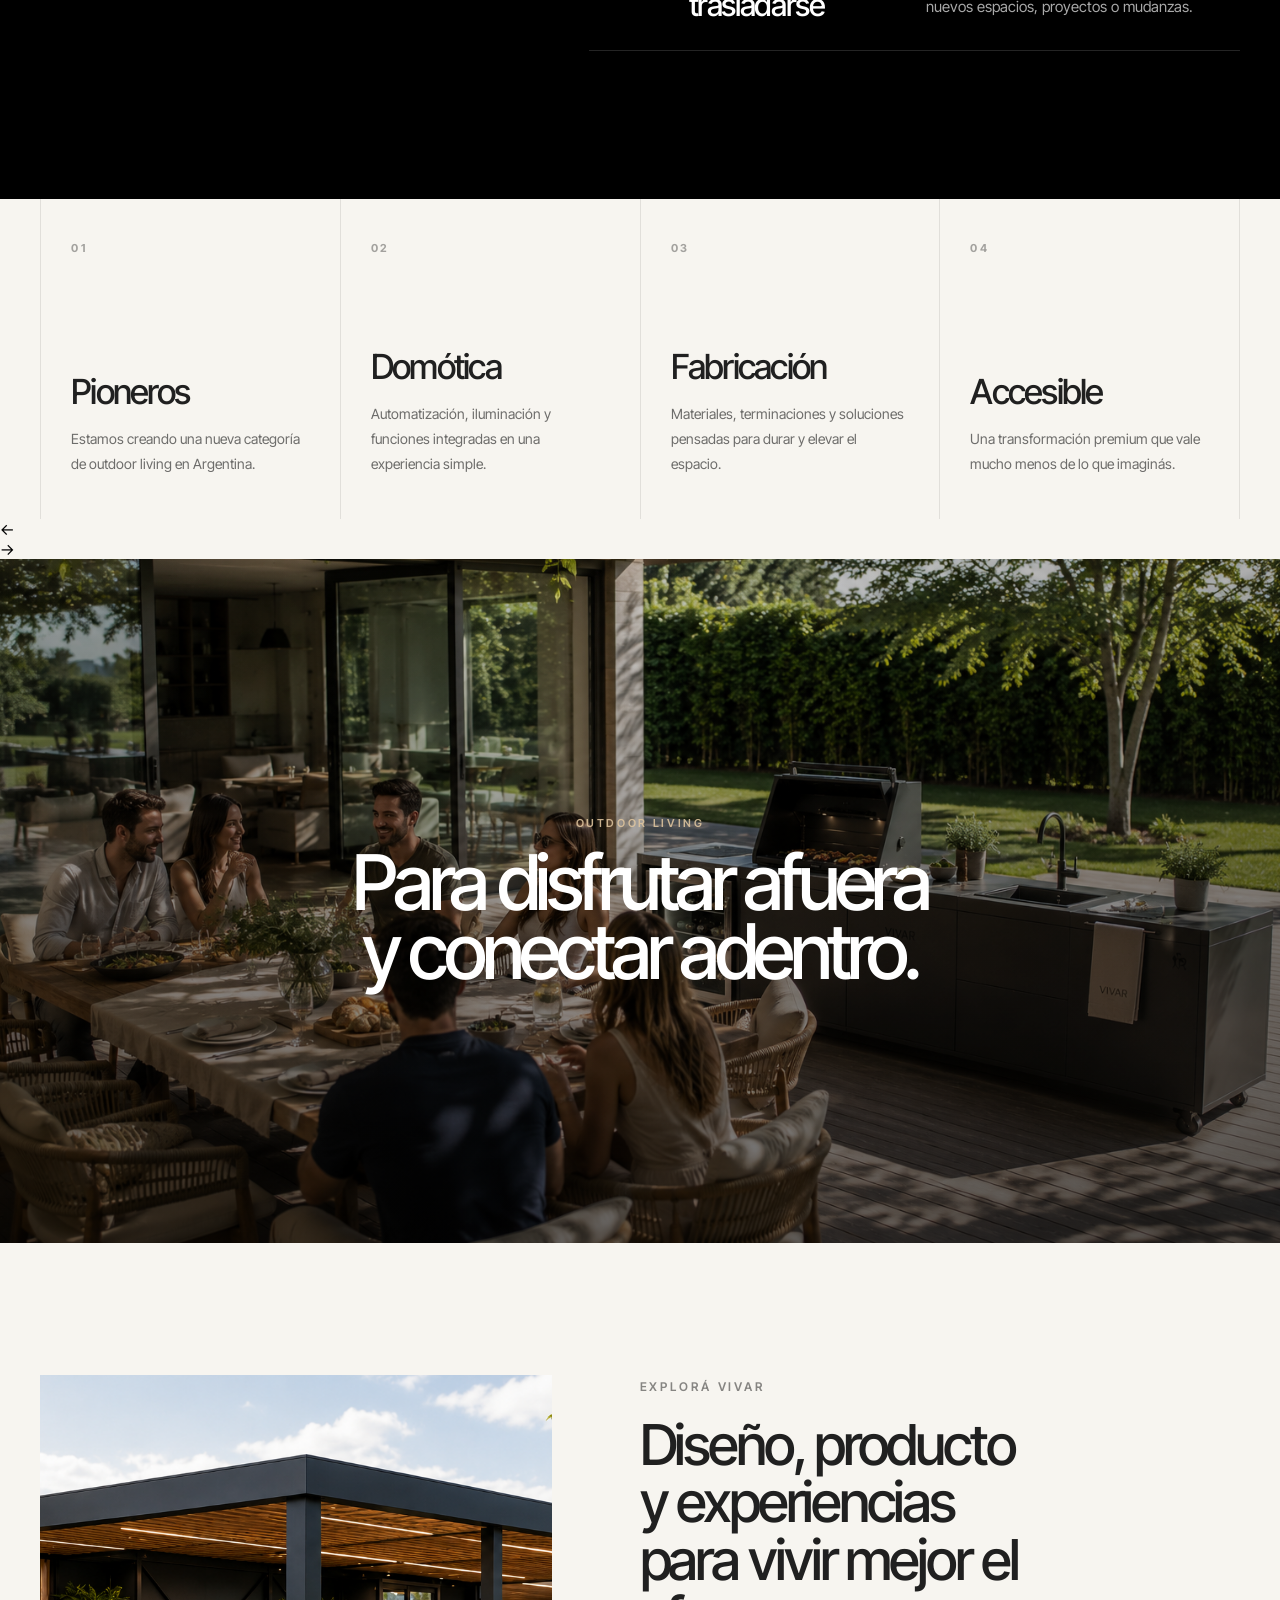
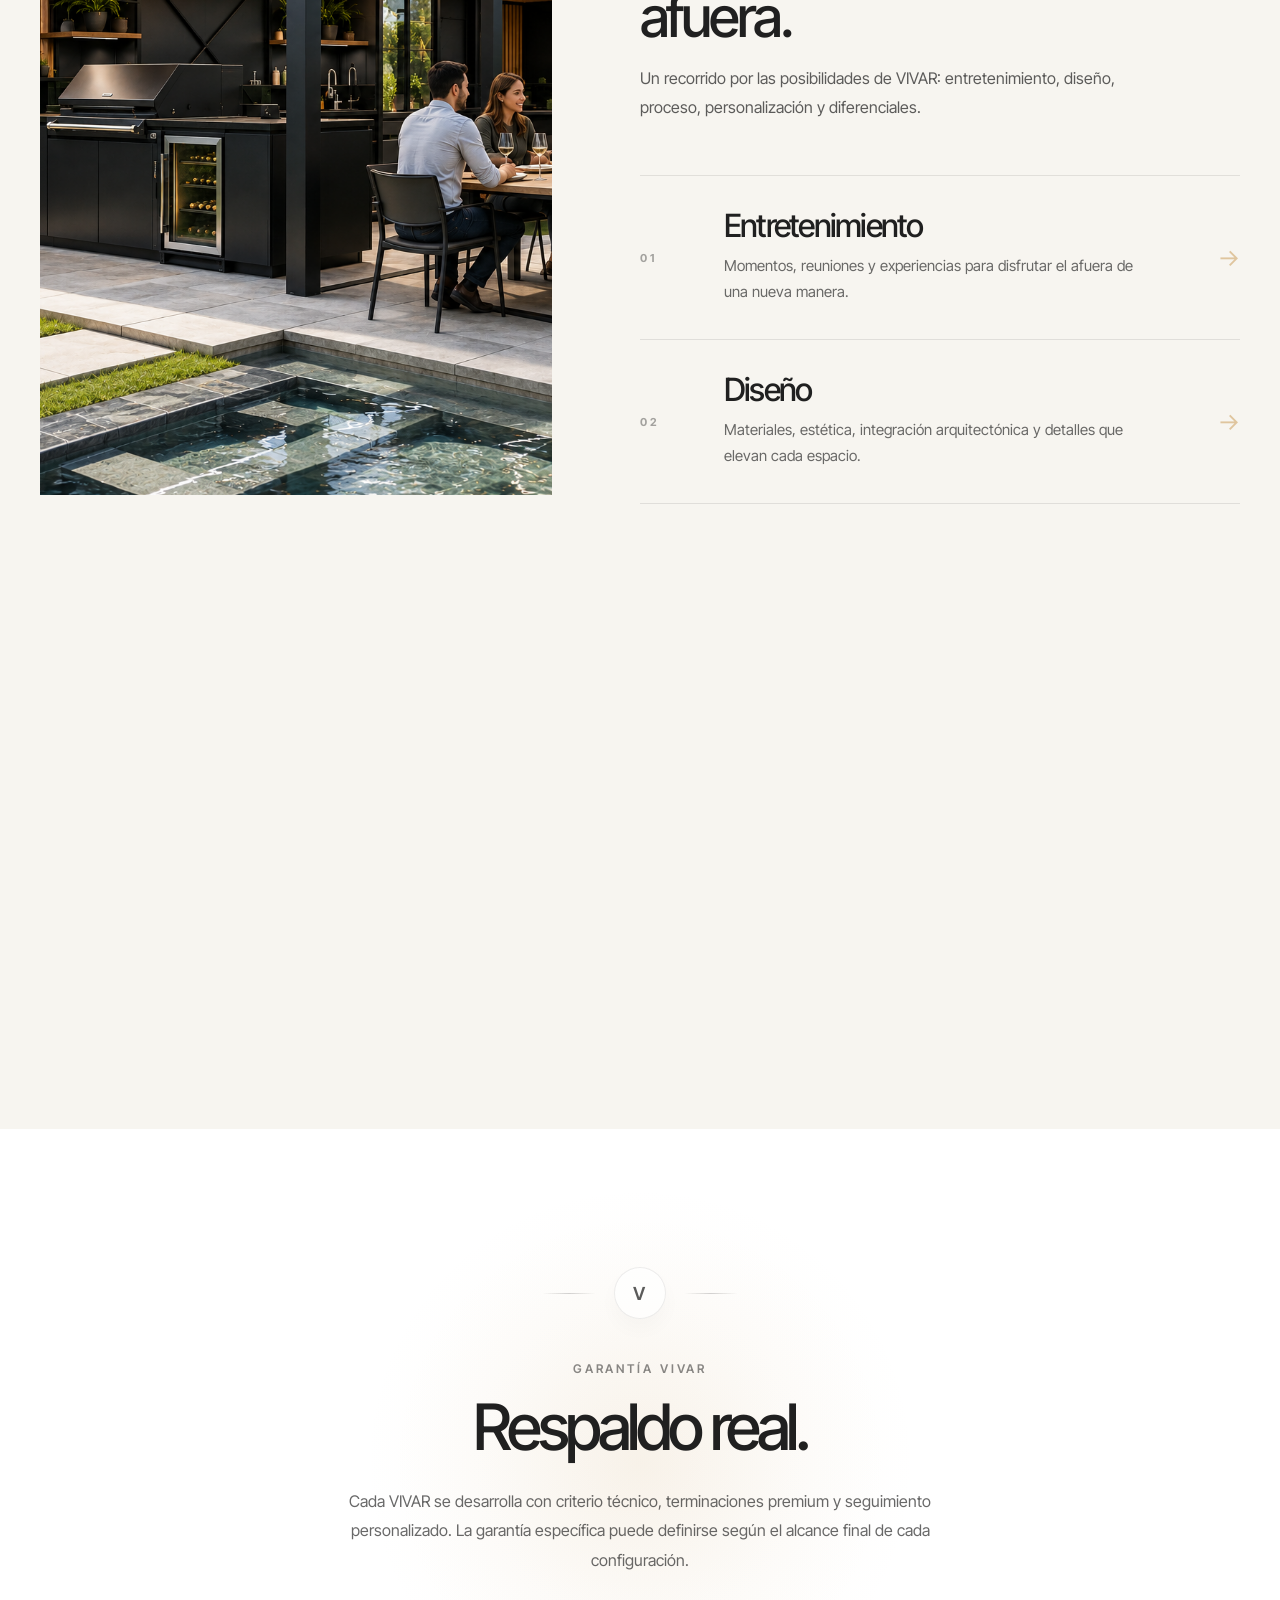
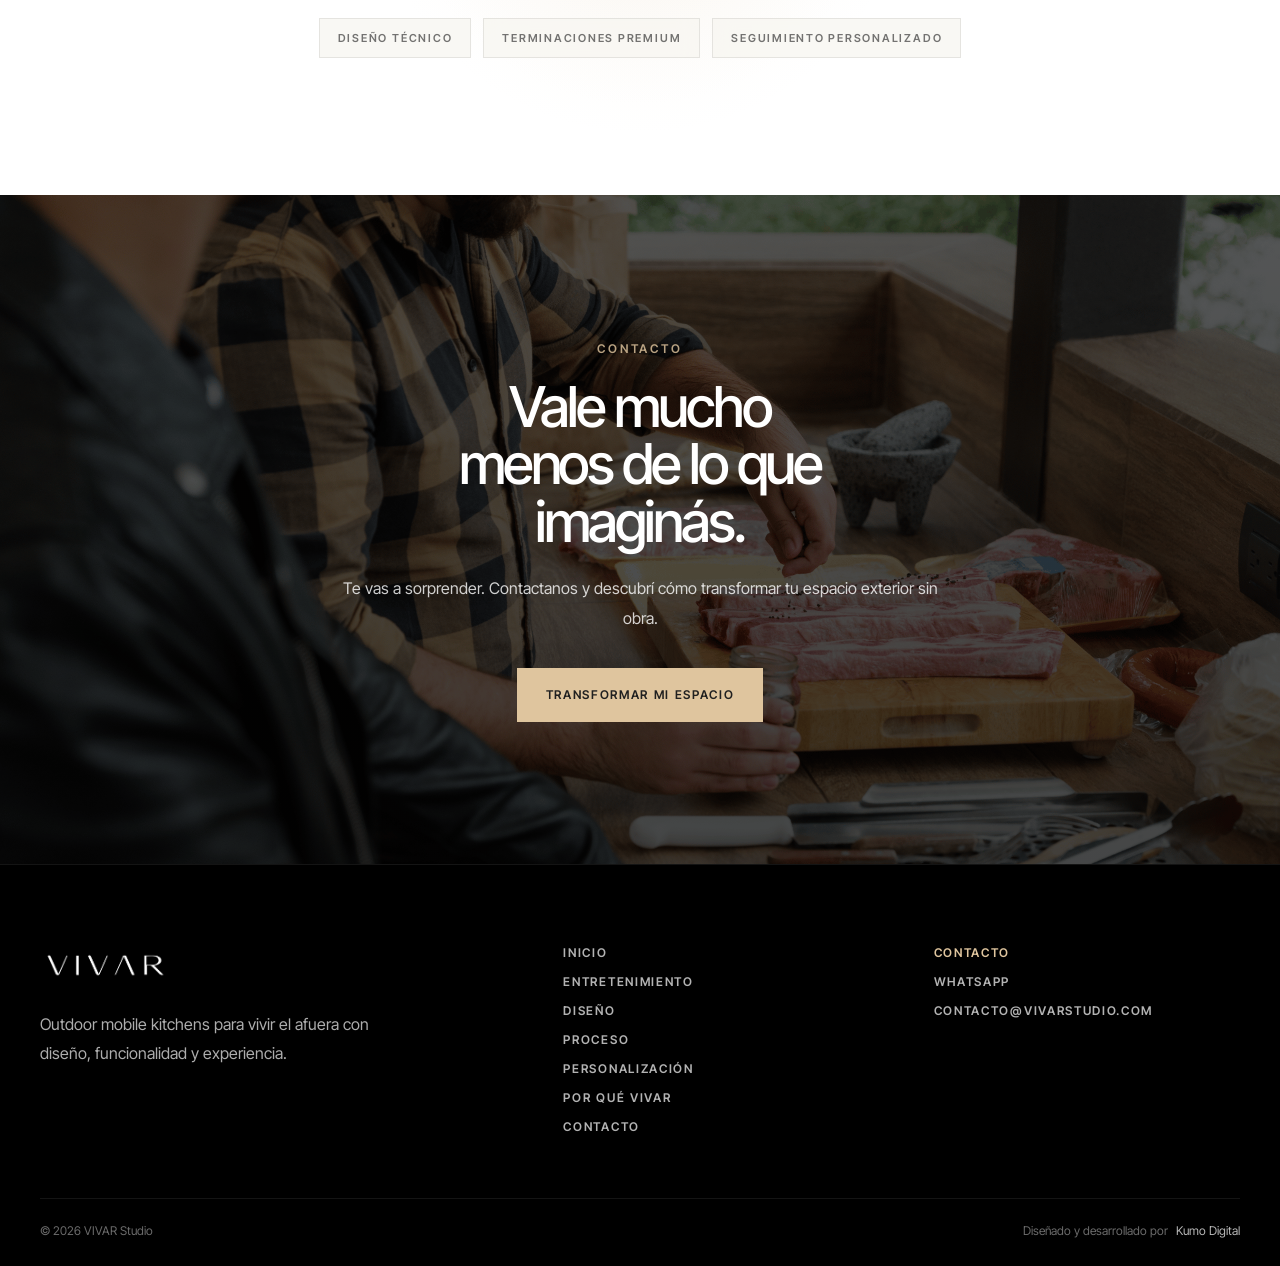
==== commit f2ef2422: "Refine premium mobile hero typography" ====
--- a/index.html
+++ b/index.html
@@ -7,8 +7,8 @@
 
   <link rel="preconnect" href="https://fonts.googleapis.com">
   <link rel="preconnect" href="https://fonts.gstatic.com" crossorigin>
-  <link href="https://fonts.googleapis.com/css2?family=Inter+Tight:wght@300;400;500;600;700&family=Montserrat:wght@300;400;500;600;700&display=swap" rel="stylesheet">
-
+  <link href="https://fonts.googleapis.com/css2?family=Cormorant+Garamond:ital,wght@0,400;0,500;0,600;1,400;1,500&family=Inter+Tight:wght@300;400;500;600;700&family=Montserrat:wght@300;400;500;600;700&display=swap" rel="stylesheet">
+  
   <link rel="stylesheet" href="styles.css" />
 </head>
 
@@ -91,9 +91,10 @@
       <div class="container home-hero__content">
         <div class="home-hero__eyebrow reveal-hero">Outdoor Mobile Kitchens</div>
 
-        <h1 class="reveal-hero">
-          Una nueva forma de vivir el exterior.
-        </h1>
+<h1 class="home-hero__title reveal-hero">
+  <span class="home-hero__title-line">Una nueva forma de</span>
+  <em class="home-hero__title-line">vivir el exterior.</em>
+</h1>
 
         <p class="reveal-hero">
           Diseño, tecnología y confort sin necesidad de obra.
--- a/styles.css
+++ b/styles.css
@@ -10,6 +10,10 @@
   --header-height: 84px;
   --transition: 0.35s ease;
   --section-space: 132px;
+}
+
+:root {
+  --font-display: "Cormorant Garamond", serif;
 }
 
 /* RESET */
@@ -259,45 +263,75 @@
 .home-hero__content {
   position: relative;
   z-index: 3;
+
   min-height: 100vh;
   min-height: 100svh;
+
   display: flex;
   flex-direction: column;
-  justify-content: flex-end;
+  justify-content: center;
   align-items: center;
-  max-width: 980px;
-  padding-top: var(--header-height);
-  padding-bottom: 112px;
+
+  max-width: 1100px;
+  margin: 0 auto;
+
+  padding:
+    calc(var(--header-height) + 40px)
+    40px
+    90px;
+
   text-align: center;
 }
 
 .home-hero__eyebrow {
   margin-bottom: 22px;
+
   font-size: 11px;
   font-weight: 500;
   letter-spacing: 0.28em;
   text-transform: uppercase;
-  color: rgba(255,255,255,0.72);
-}
-
-.home-hero__content h1 {
-  max-width: 11.5ch;
+
+  color: rgba(255,255,255,0.76);
+}
+
+.home-hero__title {
+  display: flex;
+  flex-direction: column;
+  align-items: center;
+
   margin: 0 auto;
-  font-family: "Inter Tight", "Montserrat", sans-serif;
-  font-size: clamp(48px, 7.5vw, 116px);
+
   line-height: 0.9;
+}
+
+.home-hero__title-line {
+  display: block;
+
+  text-align: center;
+  white-space: nowrap;
+
+  font-family: "Cormorant Garamond", serif;
+  font-size: clamp(72px, 8vw, 132px);
   font-weight: 500;
-  letter-spacing: -0.075em;
-  text-wrap: balance;
+  line-height: 0.88;
+  letter-spacing: -0.04em;
+}
+
+.home-hero__title em.home-hero__title-line {
+  font-style: italic;
+  font-weight: 500;
 }
 
 .home-hero__content p {
   max-width: 520px;
-  margin: 28px auto 0;
+
+  margin: 30px auto 0;
+
   font-size: clamp(15px, 1.35vw, 19px);
   line-height: 1.7;
   font-weight: 400;
-  color: rgba(255,255,255,0.76);
+
+  color: rgba(255,255,255,0.78);
 }
 
 .reveal-hero {
@@ -306,8 +340,13 @@
   animation: heroReveal 1.05s cubic-bezier(0.22, 1, 0.36, 1) forwards;
 }
 
-.reveal-hero:nth-child(2) { animation-delay: 0.12s; }
-.reveal-hero:nth-child(3) { animation-delay: 0.22s; }
+.reveal-hero:nth-child(2) {
+  animation-delay: 0.12s;
+}
+
+.reveal-hero:nth-child(3) {
+  animation-delay: 0.22s;
+}
 
 @keyframes heroReveal {
   to {
@@ -322,9 +361,11 @@
   right: 40px;
   bottom: 34px;
   z-index: 4;
+
   display: flex;
   justify-content: space-between;
   gap: 24px;
+
   pointer-events: none;
 }
 
@@ -333,6 +374,7 @@
   font-weight: 500;
   letter-spacing: 0.18em;
   text-transform: uppercase;
+
   color: rgba(255,255,255,0.54);
 }
 
@@ -341,22 +383,29 @@
   right: 40px;
   top: 50%;
   z-index: 4;
+
   display: flex;
   flex-direction: column;
   gap: 10px;
+
   transform: translateY(-50%);
 }
 
 .home-hero__arrow {
   width: 44px;
   height: 44px;
+
   border: 1px solid rgba(255,255,255,0.22);
   border-radius: 999px;
+
   color: rgba(255,255,255,0.78);
   background: rgba(0,0,0,0.08);
+
   backdrop-filter: blur(8px);
+
   font-size: 22px;
   line-height: 1;
+
   transition:
     color var(--transition),
     border-color var(--transition),
@@ -376,16 +425,22 @@
   left: 50%;
   bottom: 38px;
   z-index: 4;
+
   display: flex;
   gap: 10px;
+
   transform: translateX(-50%);
 }
 
 .home-hero__dots button {
   width: 36px;
   height: 1px;
+
   background: rgba(255,255,255,0.26);
-  transition: background var(--transition), width var(--transition);
+
+  transition:
+    background var(--transition),
+    width var(--transition);
 }
 
 .home-hero__dots button.is-active {
@@ -398,11 +453,14 @@
   left: 50%;
   bottom: 66px;
   z-index: 5;
+
   display: inline-flex;
   flex-direction: column;
   align-items: center;
   gap: 12px;
+
   transform: translateX(-50%);
+
   color: rgba(255,255,255,0.66);
 }
 
@@ -417,13 +475,110 @@
   display: block;
   width: 1px;
   height: 46px;
-  background: linear-gradient(180deg, rgba(255,255,255,0), rgba(255,255,255,0.74), rgba(255,255,255,0));
+
+  background:
+    linear-gradient(
+      180deg,
+      rgba(255,255,255,0),
+      rgba(255,255,255,0.74),
+      rgba(255,255,255,0)
+    );
+
   animation: scrollLine 1.9s ease-in-out infinite;
 }
 
 @keyframes scrollLine {
-  0%, 100% { transform: scaleY(0.55); opacity: 0.45; }
-  50% { transform: scaleY(1); opacity: 1; }
+  0%, 100% {
+    transform: scaleY(0.55);
+    opacity: 0.45;
+  }
+
+  50% {
+    transform: scaleY(1);
+    opacity: 1;
+  }
+}
+
+/* MOBILE */
+
+@media (max-width: 640px) {
+
+  .home-hero {
+    min-height: 72svh;
+  }
+
+  .home-hero__content {
+    min-height: 72svh;
+
+    width: 100%;
+    max-width: none;
+
+    padding:
+      calc(var(--header-height) + 24px)
+      22px
+      44px;
+
+    justify-content: center;
+    align-items: center;
+
+    text-align: center;
+  }
+
+  .home-hero__eyebrow {
+    margin-bottom: 16px;
+
+    font-size: 9px;
+    letter-spacing: 0.22em;
+  }
+
+  .home-hero__title {
+    width: 100%;
+    max-width: 100%;
+
+    display: flex;
+    flex-direction: column;
+    align-items: center;
+    justify-content: center;
+  }
+
+  .home-hero__title-line {
+    display: block;
+
+    width: 100%;
+
+    text-align: center;
+    white-space: nowrap;
+
+    font-size: clamp(46px, 10vw, 58px);
+    line-height: 0.9;
+    letter-spacing: -0.055em;
+  }
+
+  .home-hero__title em.home-hero__title-line {
+    margin-top: -6px;
+
+    font-size: clamp(48px, 10.5vw, 60px);
+    line-height: 0.9;
+  }
+
+  .home-hero__content p {
+    max-width: 24ch;
+
+    margin: 18px auto 0;
+
+    font-size: 13px;
+    line-height: 1.5;
+  }
+
+  .home-hero__controls,
+  .home-hero__meta,
+  .hero-scroll {
+    display: none;
+  }
+
+  .home-hero__dots {
+    bottom: 22px;
+  }
 }
 
 /* MANIFESTO */
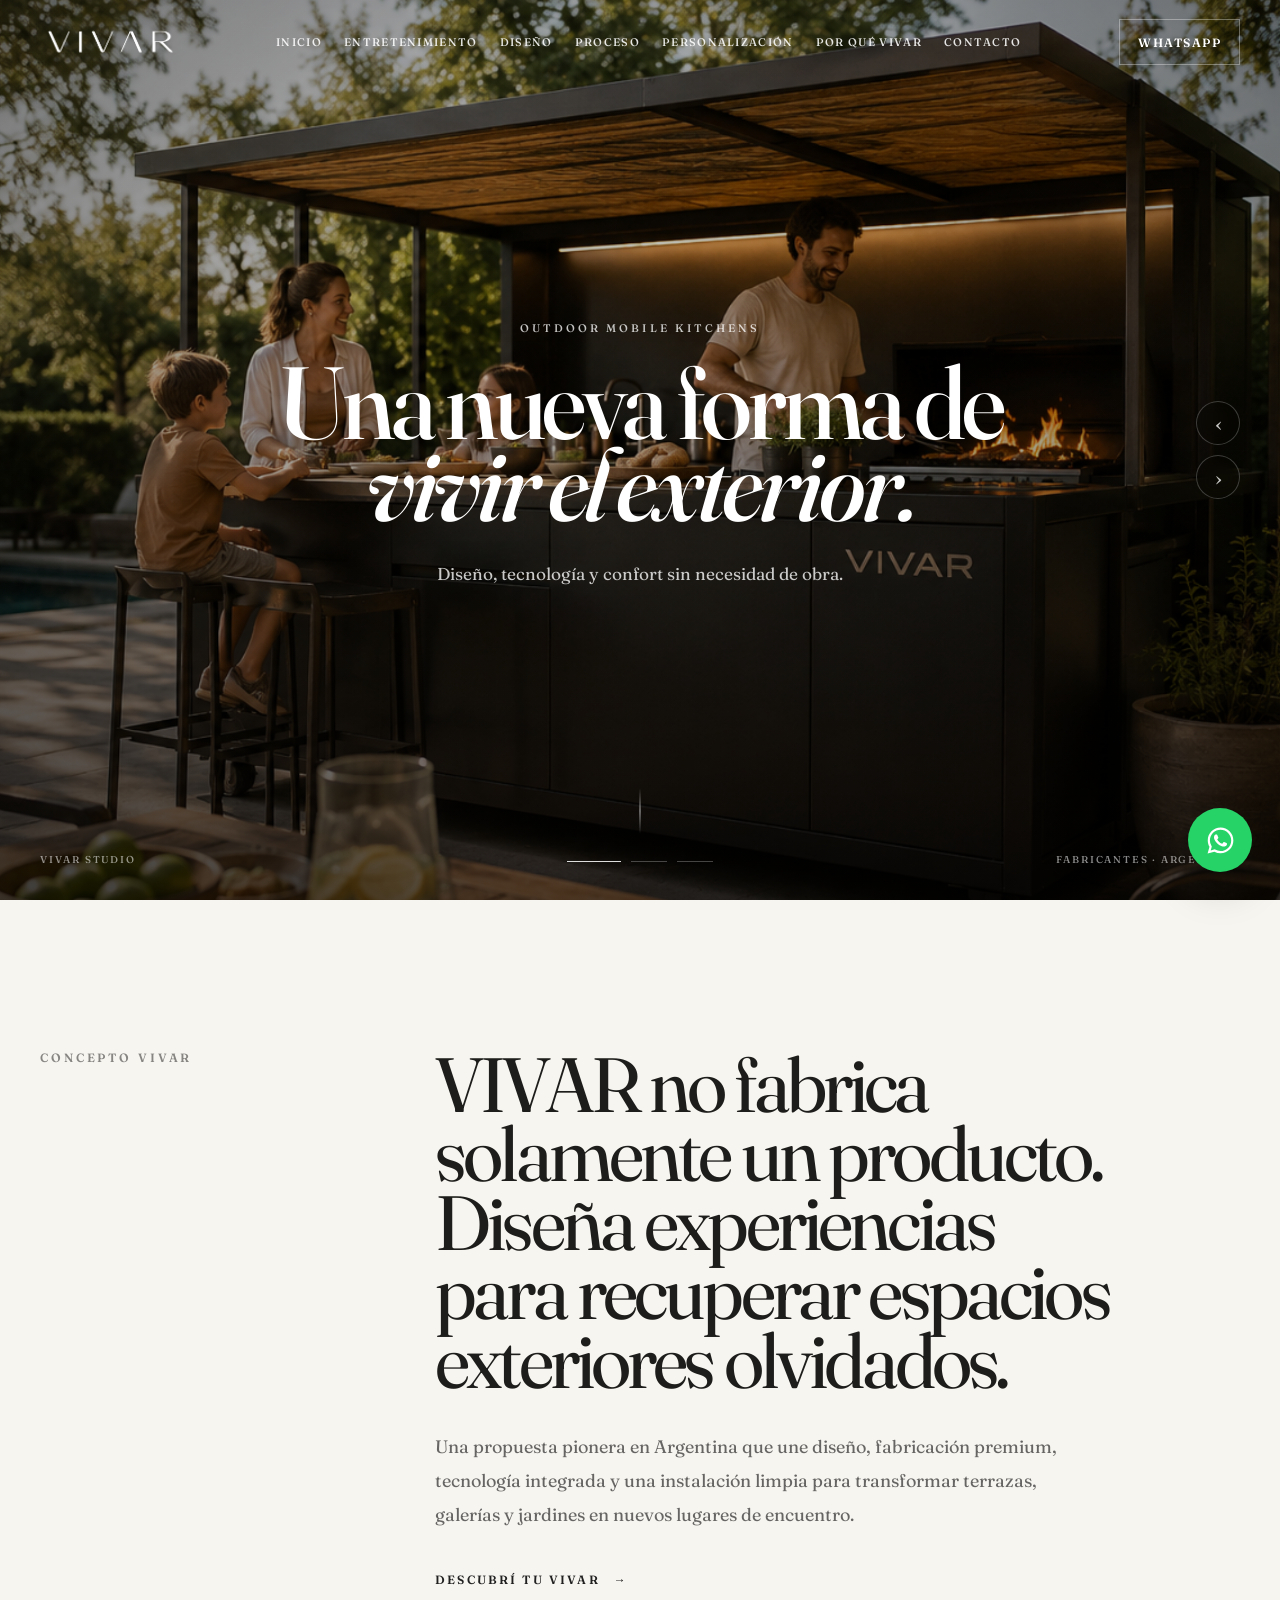
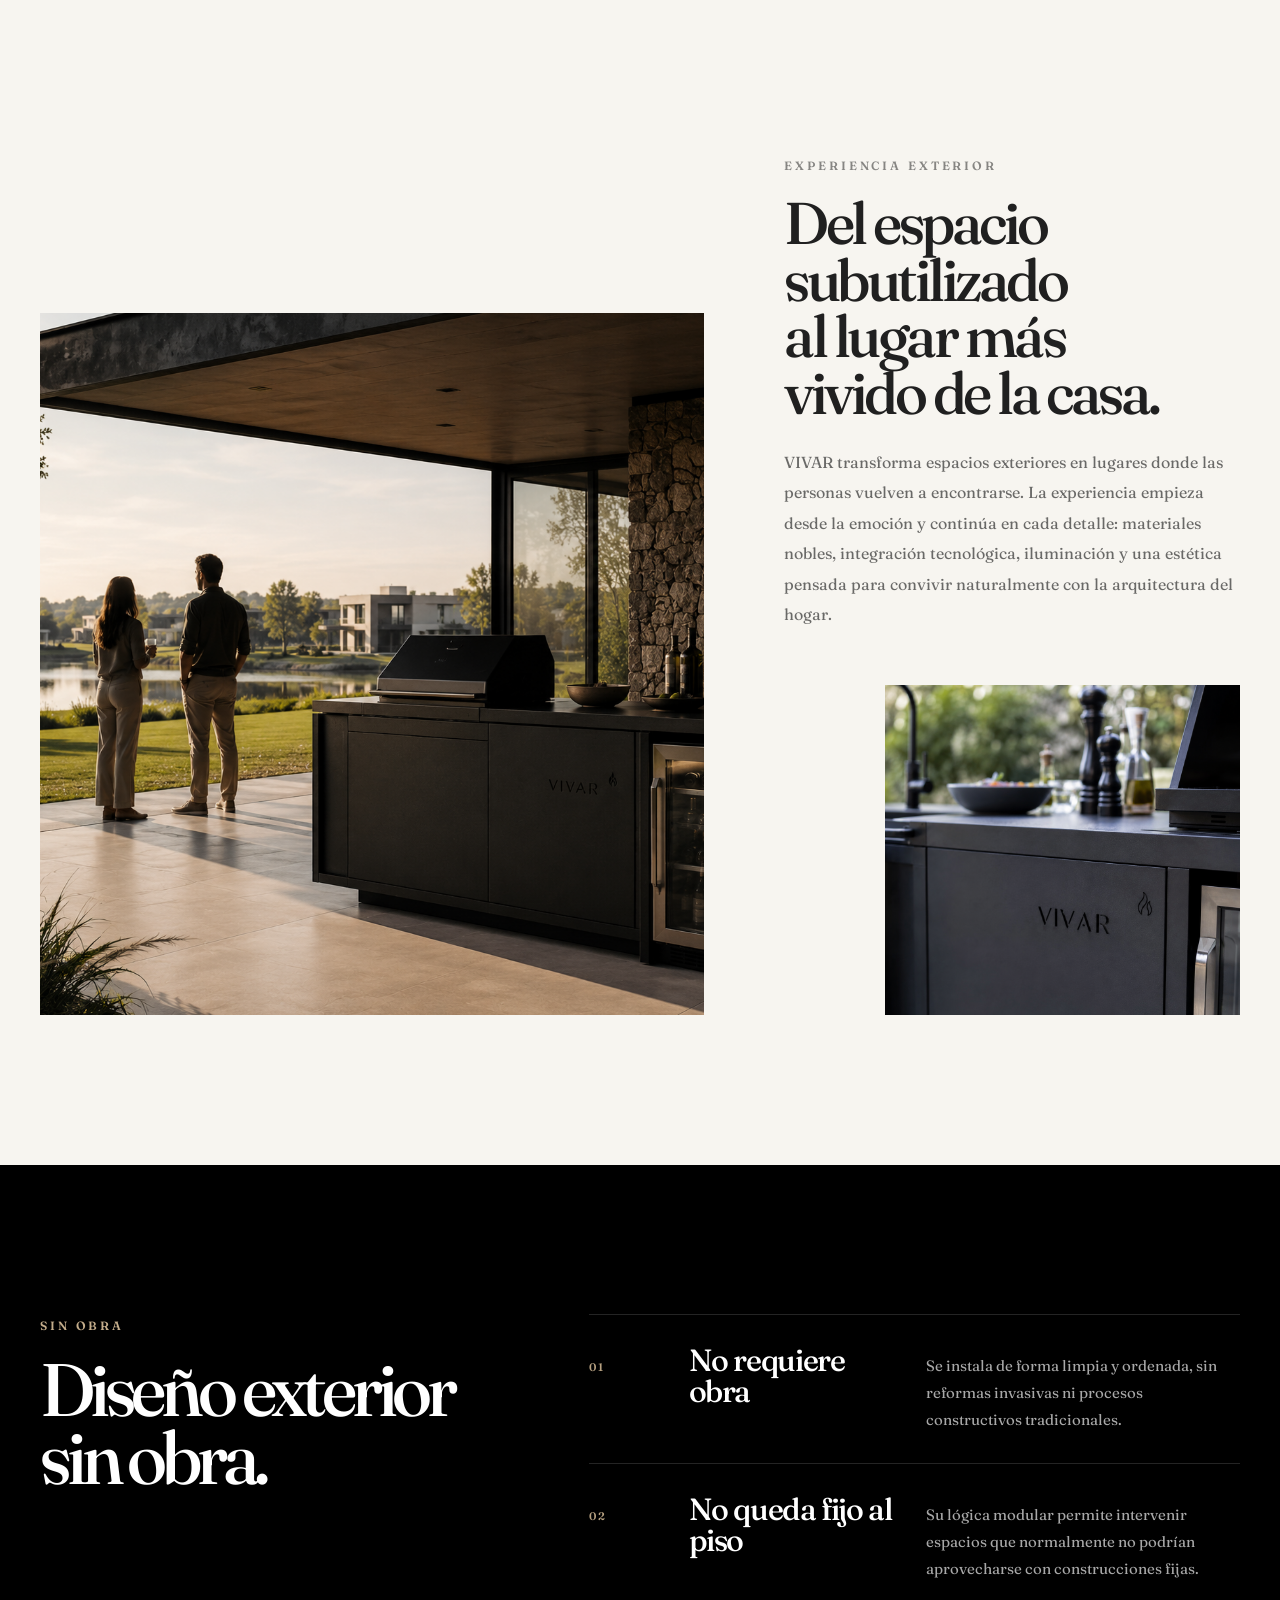
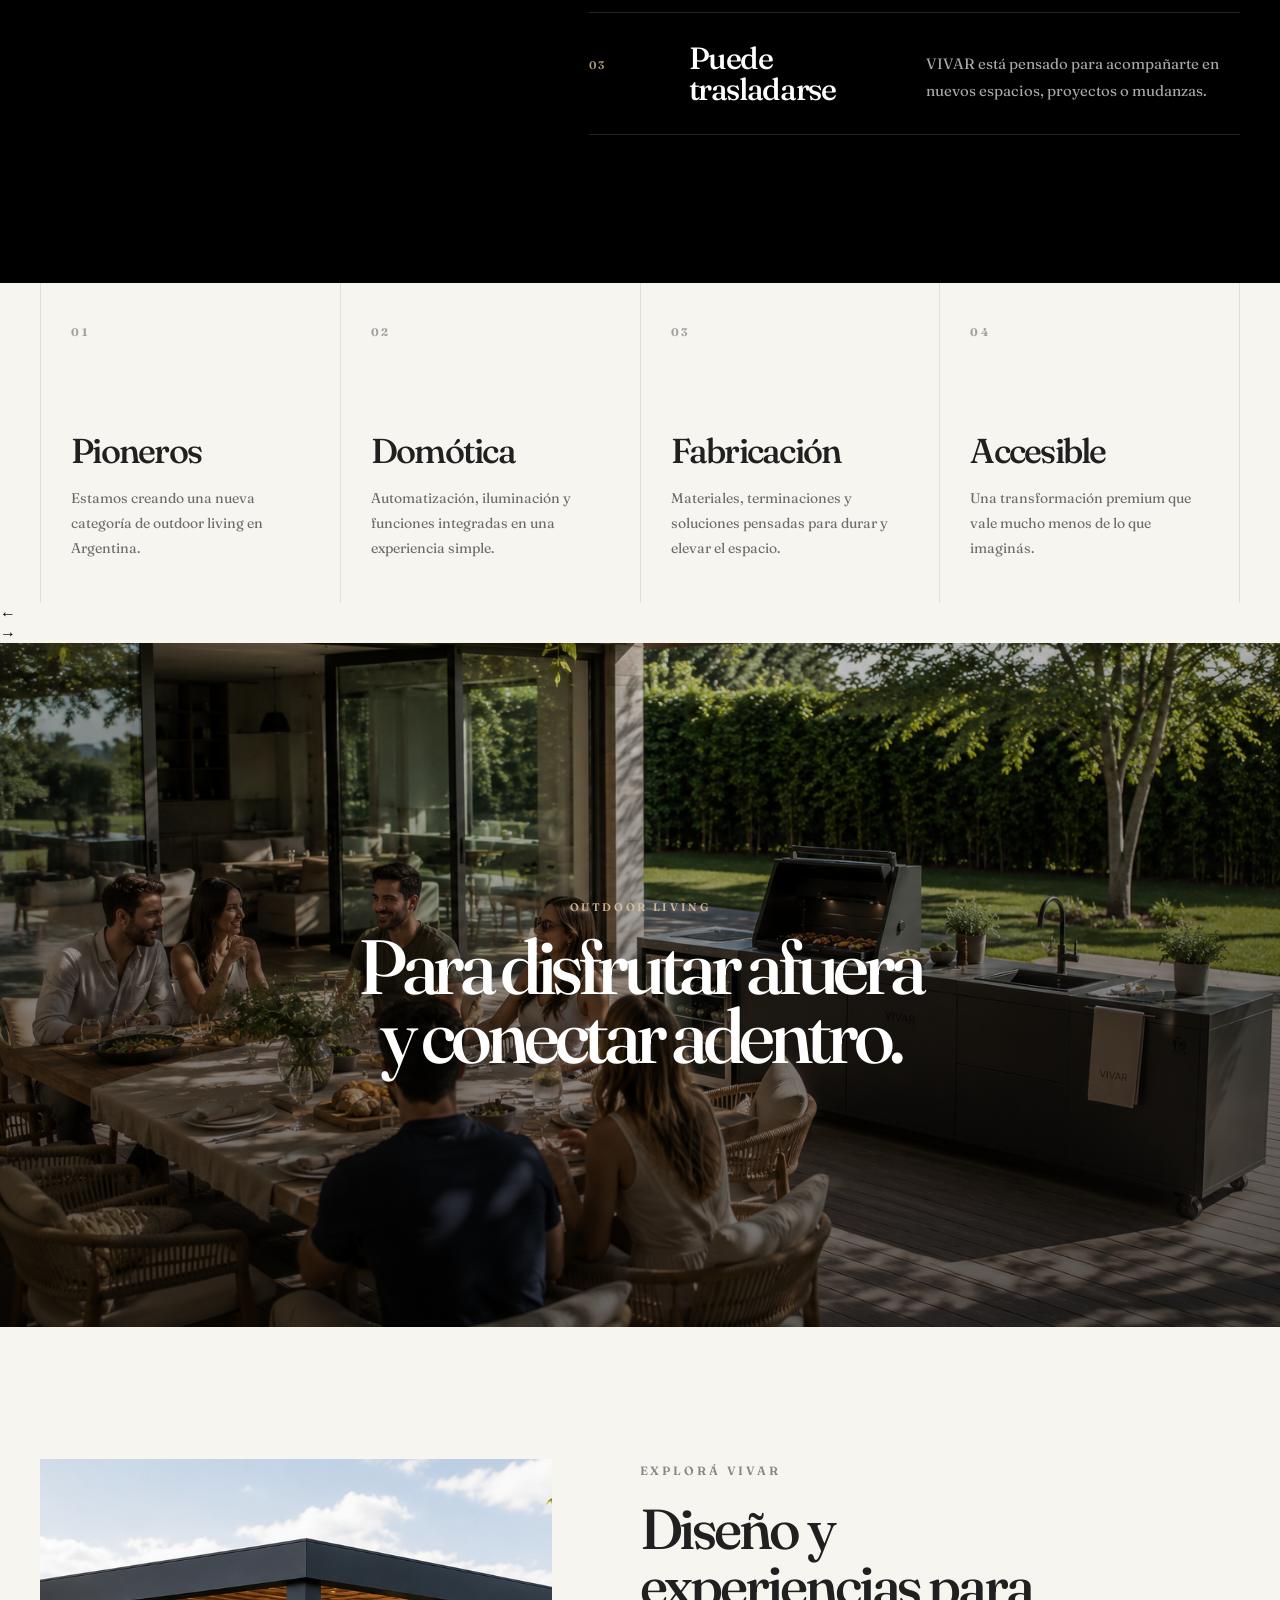
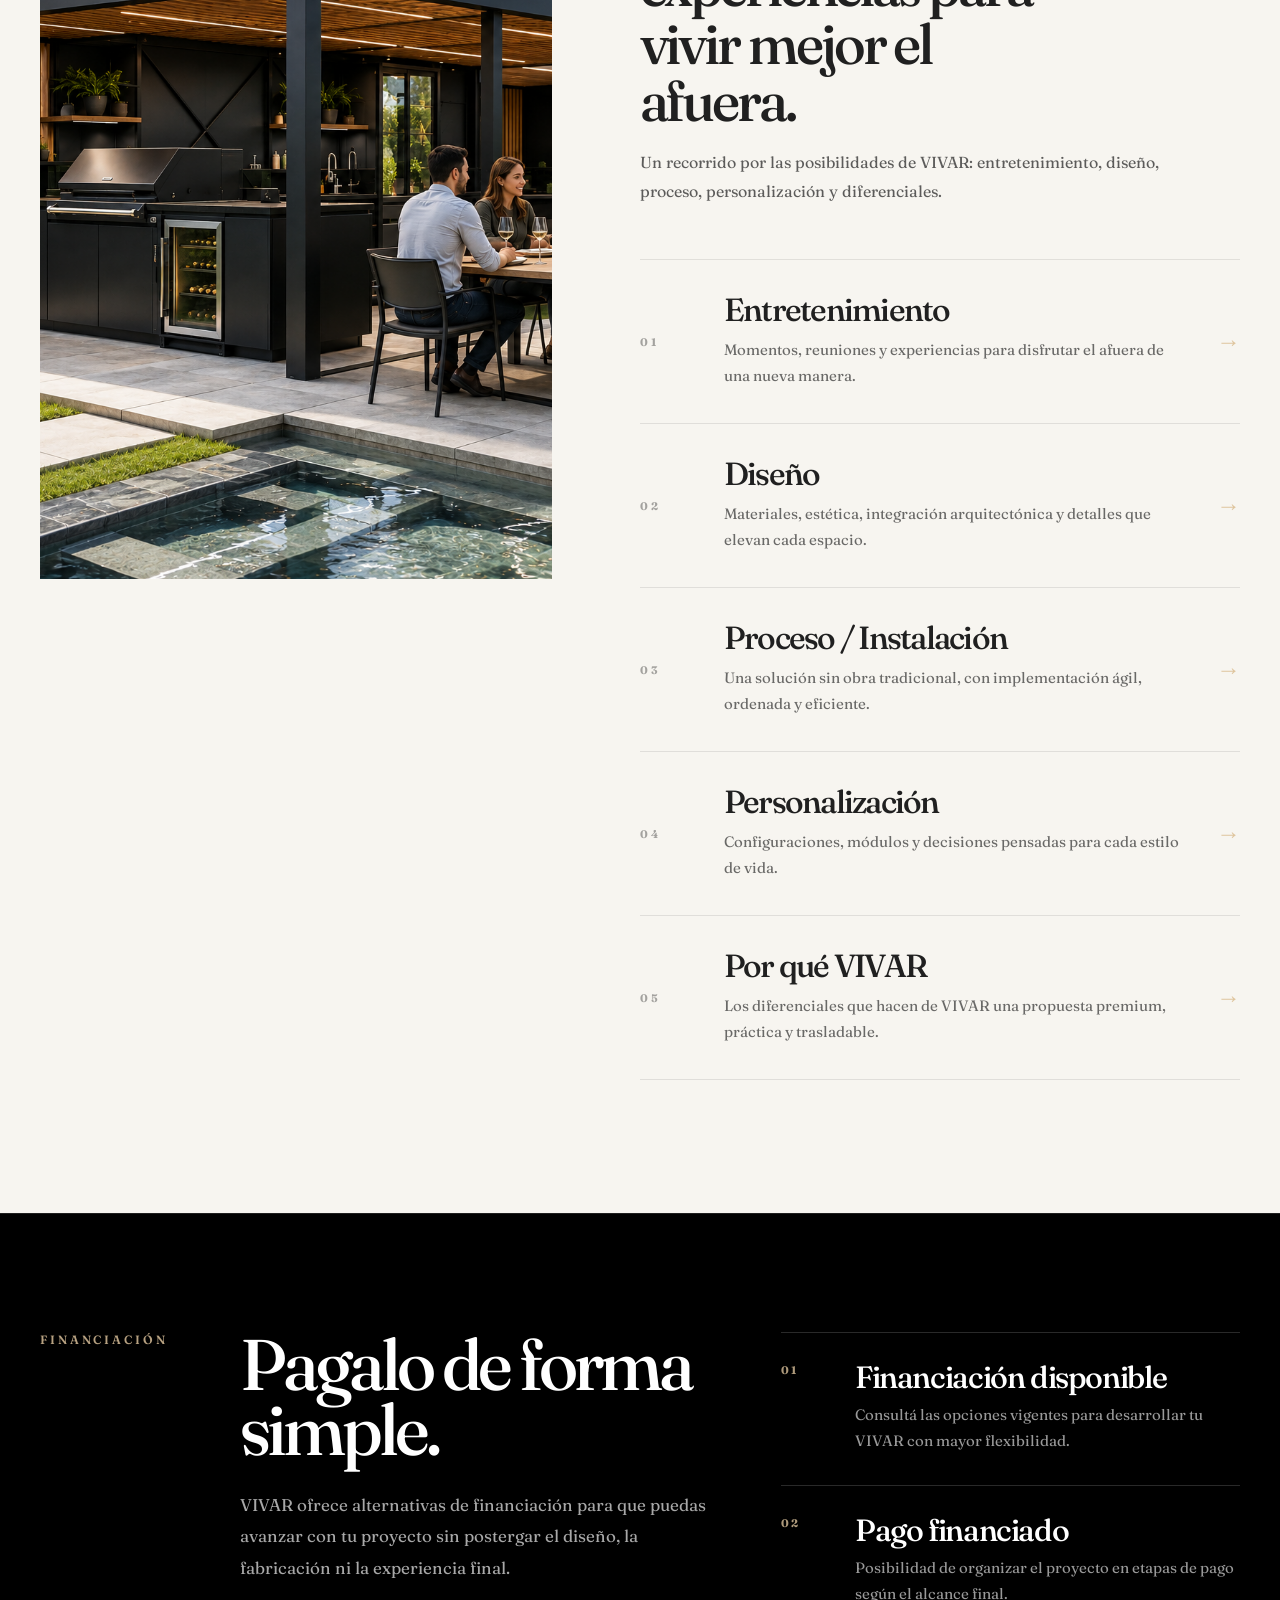
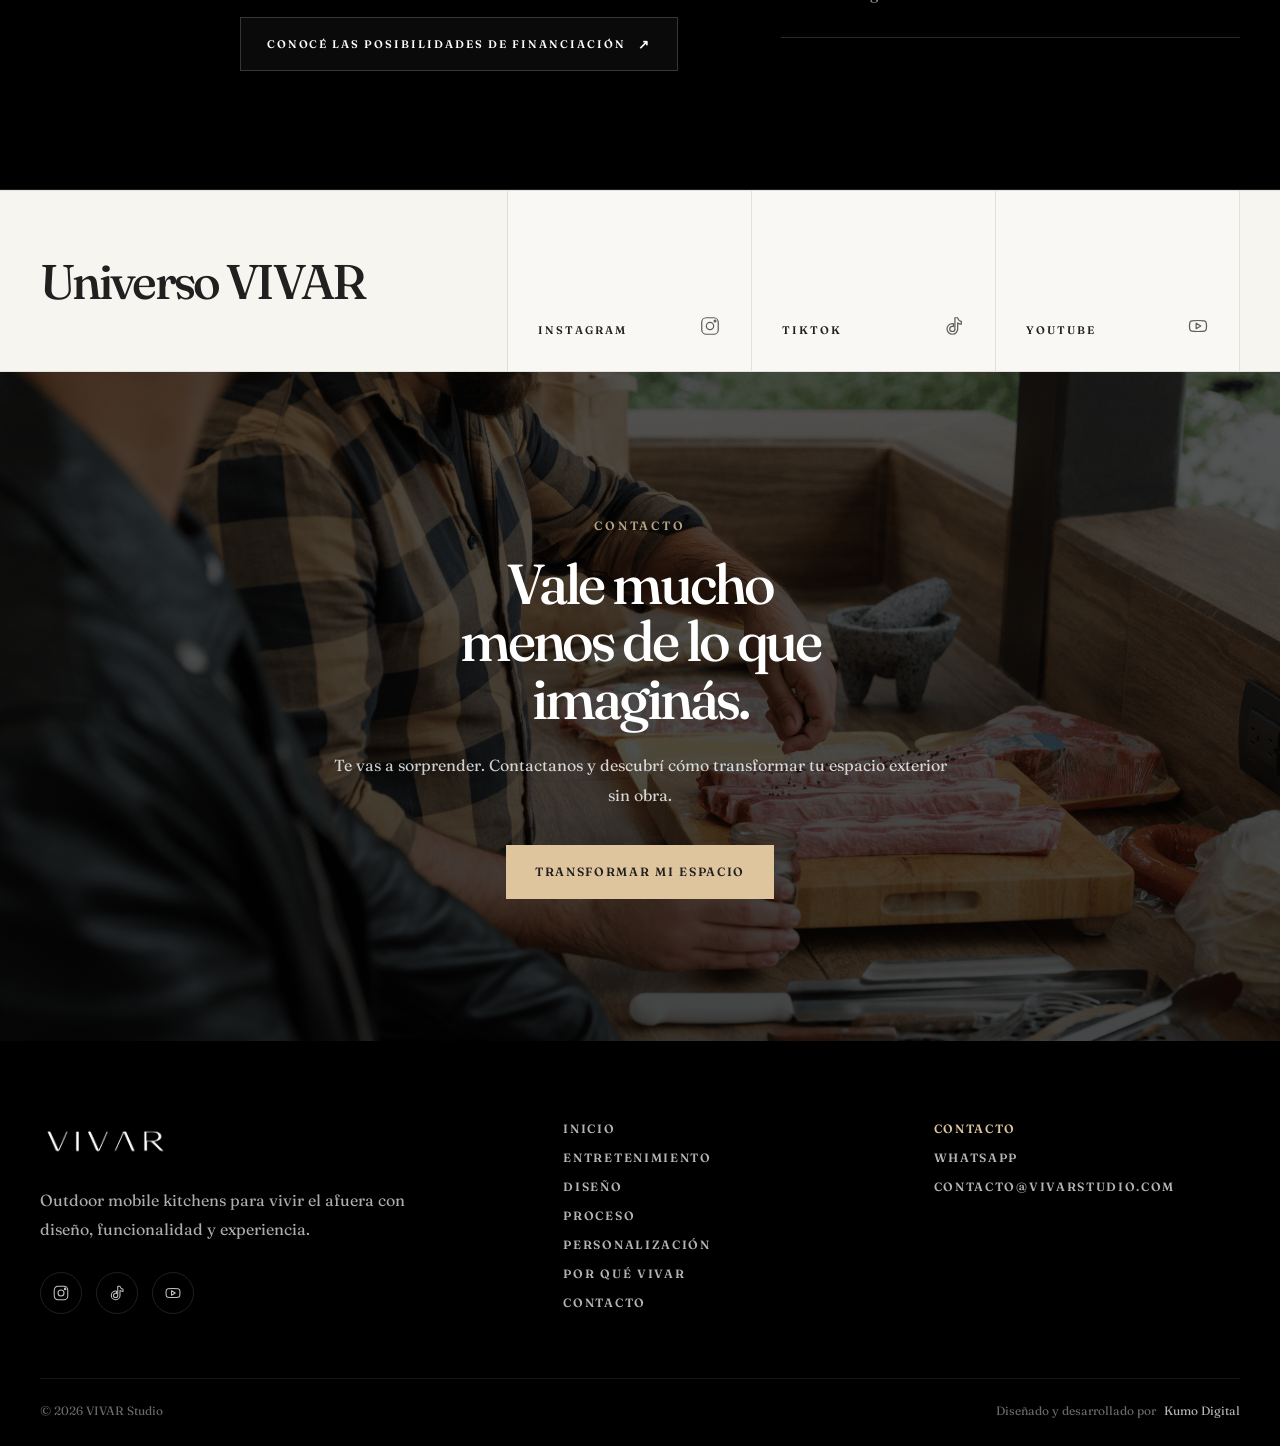
==== commit 9d8597f7: "Refine VIVAR responsive layout and footer socials" ====
--- a/index.html
+++ b/index.html
@@ -8,7 +8,11 @@
   <link rel="preconnect" href="https://fonts.googleapis.com">
   <link rel="preconnect" href="https://fonts.gstatic.com" crossorigin>
   <link href="https://fonts.googleapis.com/css2?family=Cormorant+Garamond:ital,wght@0,400;0,500;0,600;1,400;1,500&family=Inter+Tight:wght@300;400;500;600;700&family=Montserrat:wght@300;400;500;600;700&display=swap" rel="stylesheet">
-  
+  <link rel="preconnect" href="https://fonts.googleapis.com">
+<link rel="preconnect" href="https://fonts.gstatic.com" crossorigin>
+
+<link href="https://fonts.googleapis.com/css2?family=Fraunces:opsz,wght@9..144,300;9..144,400;9..144,500&display=swap" rel="stylesheet">
+
   <link rel="stylesheet" href="styles.css" />
 </head>
 
@@ -122,22 +126,29 @@
       </a>
     </section>
 
-    <section class="home-manifesto reveal" id="concepto">
-      <div class="container home-manifesto__inner">
-        <span class="section-kicker">Concepto VIVAR</span>
-
-        <h2>
-          VIVAR no fabrica solamente un producto.
-          Diseña experiencias para recuperar espacios exteriores olvidados.
-        </h2>
-
-        <p>
-          Una propuesta pionera en Argentina que une diseño, fabricación premium,
-          tecnología integrada y una instalación limpia para transformar terrazas,
-          galerías y jardines en nuevos lugares de encuentro.
-        </p>
-      </div>
-    </section>
+<section class="home-manifesto reveal" id="concepto">
+  <div class="container home-manifesto__inner">
+    <span class="section-kicker">Concepto VIVAR</span>
+
+    <div class="home-manifesto__content">
+      <h2>
+        VIVAR no fabrica solamente un producto.
+        Diseña experiencias para recuperar espacios exteriores olvidados.
+      </h2>
+
+      <p>
+        Una propuesta pionera en Argentina que une diseño, fabricación premium,
+        tecnología integrada y una instalación limpia para transformar terrazas,
+        galerías y jardines en nuevos lugares de encuentro.
+      </p>
+
+<a href="entretenimiento.html" class="home-manifesto__link">
+  Descubrí tu VIVAR
+  <span>→</span>
+</a>
+    </div>
+  </div>
+</section>
 
     <section class="home-composition reveal" aria-label="Composición visual VIVAR">
       <div class="container home-composition__grid">
@@ -252,7 +263,7 @@
           <div class="section-head explore-head">
             <span class="section-kicker section-kicker--dark">Explorá VIVAR</span>
             <h2 class="section-title">
-              Diseño, producto y experiencias para vivir mejor el afuera.
+              Diseño y experiencias para vivir mejor el afuera.
             </h2>
             <p class="section-intro">
               Un recorrido por las posibilidades de VIVAR: entretenimiento, diseño, proceso, personalización y diferenciales.
@@ -312,30 +323,83 @@
       </div>
     </section>
 
-<section class="home-guarantee reveal">
-  <div class="container home-guarantee__inner">
-
-<div class="home-guarantee__symbol">
-  <div class="home-guarantee__line"></div>
-  <span>V</span>
-  <div class="home-guarantee__line"></div>
-</div>
-
-    <span class="section-kicker section-kicker--dark">Garantía VIVAR</span>
-
-    <h2>
-      Respaldo real.
-    </h2>
-
-    <p>
-      Cada VIVAR se desarrolla con criterio técnico, terminaciones premium y seguimiento personalizado.
-      La garantía específica puede definirse según el alcance final de cada configuración.
-    </p>
-
-    <div class="home-guarantee__points">
-      <span>Diseño técnico</span>
-      <span>Terminaciones premium</span>
-      <span>Seguimiento personalizado</span>
+<section class="home-financing reveal" id="financiacion">
+  <div class="container home-financing__inner">
+
+    <span class="section-kicker section-kicker--dark">Financiación</span>
+
+    <div class="home-financing__content">
+      <h2>
+        Pagalo de forma simple.
+      </h2>
+
+      <p>
+        VIVAR ofrece alternativas de financiación para que puedas avanzar con tu proyecto
+        sin postergar el diseño, la fabricación ni la experiencia final.
+      </p>
+
+      <a 
+        href="https://wa.me/5490000000000" 
+        target="_blank" 
+        rel="noopener noreferrer"
+        class="home-financing__cta"
+      >
+        Conocé las posibilidades de financiación
+      </a>
+    </div>
+
+    <div class="home-financing__details">
+      <article>
+        <span>01</span>
+        <h3>Financiación disponible</h3>
+        <p>
+          Consultá las opciones vigentes para desarrollar tu VIVAR con mayor flexibilidad.
+        </p>
+      </article>
+
+      <article>
+        <span>02</span>
+        <h3>Pago financiado</h3>
+        <p>
+          Posibilidad de organizar el proyecto en etapas de pago según el alcance final.
+        </p>
+      </article>
+    </div>
+
+  </div>
+</section>
+
+<section class="home-social">
+  <div class="container home-social__inner">
+
+    <h2>Universo VIVAR</h2>
+
+    <div class="home-social__links">
+
+      <a href="#" target="_blank" aria-label="Instagram">
+        <span>Instagram</span>
+        <svg viewBox="0 0 24 24" fill="none">
+          <rect x="3" y="3" width="18" height="18" rx="5"></rect>
+          <circle cx="12" cy="12" r="4"></circle>
+          <circle cx="17.5" cy="6.5" r="1"></circle>
+        </svg>
+      </a>
+
+      <a href="#" target="_blank" aria-label="TikTok">
+        <span>TikTok</span>
+        <svg viewBox="0 0 24 24" fill="none">
+          <path d="M16 3C16.4 5 17.8 6.6 20 7V10C18.5 10 17.2 9.5 16 8.6V15.2C16 18.4 13.4 21 10.2 21C7 21 4.4 18.4 4.4 15.2C4.4 12 7 9.4 10.2 9.4C10.6 9.4 11 9.4 11.4 9.6V12.6C11 12.4 10.6 12.4 10.2 12.4C8.6 12.4 7.4 13.6 7.4 15.2C7.4 16.8 8.6 18 10.2 18C11.8 18 13 16.8 13 15.2V3H16Z"></path>
+        </svg>
+      </a>
+
+      <a href="#" target="_blank" aria-label="YouTube">
+        <span>YouTube</span>
+        <svg viewBox="0 0 24 24" fill="none">
+          <path d="M21 8.5C20.8 7.4 19.9 6.5 18.8 6.3C17.2 6 12 6 12 6C12 6 6.8 6 5.2 6.3C4.1 6.5 3.2 7.4 3 8.5C2.7 10.1 2.7 13.9 3 15.5C3.2 16.6 4.1 17.5 5.2 17.7C6.8 18 12 18 12 18C12 18 17.2 18 18.8 17.7C19.9 17.5 20.8 16.6 21 15.5C21.3 13.9 21.3 10.1 21 8.5Z"></path>
+          <path d="M10 15L15 12L10 9V15Z"></path>
+        </svg>
+      </a>
+
     </div>
 
   </div>
@@ -354,41 +418,82 @@
 
   </main>
 
-  <footer class="site-footer">
-    <div class="container site-footer__inner">
-      <div class="site-footer__brand">
-        <img src="img/logo.png" alt="VIVAR Studio" />
-        <p>Outdoor mobile kitchens para vivir el afuera con diseño, funcionalidad y experiencia.</p>
-      </div>
-
-      <div class="site-footer__nav">
-        <a href="index.html">Inicio</a>
-        <a href="entretenimiento.html">Entretenimiento</a>
-        <a href="diseno.html">Diseño</a>
-        <a href="proceso-instalacion.html">Proceso</a>
-        <a href="personalizacion.html">Personalización</a>
-        <a href="por-que-vivar.html">Por qué VIVAR</a>
-        <a href="contacto.html">Contacto</a>
-      </div>
-
-      <div class="site-footer__contact">
-        <span>Contacto</span>
-        <a href="https://wa.me/5490000000000" target="_blank" rel="noopener noreferrer">WhatsApp</a>
-        <a href="mailto:contacto@vivarstudio.com">contacto@vivarstudio.com</a>
-      </div>
-    </div>
-
-    <div class="container site-footer__bottom">
-      <span>© 2026 VIVAR Studio</span>
-
-      <div class="site-footer__credits">
-        <span>Diseñado y desarrollado por</span>
-        <a href="https://kumodigital.website/" target="_blank" rel="noopener noreferrer">
-          Kumo Digital
+<footer class="site-footer">
+  <div class="container site-footer__inner">
+
+    <div class="site-footer__brand">
+      <img src="img/logo.png" alt="VIVAR Studio" />
+
+      <p>
+        Outdoor mobile kitchens para vivir el afuera con diseño,
+        funcionalidad y experiencia.
+      </p>
+
+      <!-- REDES -->
+      <div class="site-footer__social">
+
+        <a href="#" target="_blank" aria-label="Instagram">
+          <svg viewBox="0 0 24 24" fill="none">
+            <rect x="3" y="3" width="18" height="18" rx="5"></rect>
+            <circle cx="12" cy="12" r="4"></circle>
+            <circle cx="17.5" cy="6.5" r="1"></circle>
+          </svg>
         </a>
-      </div>
-    </div>
-  </footer>
+
+        <a href="#" target="_blank" aria-label="TikTok">
+          <svg viewBox="0 0 24 24" fill="none">
+            <path d="M16 3C16.4 5 17.8 6.6 20 7V10C18.5 10 17.2 9.5 16 8.6V15.2C16 18.4 13.4 21 10.2 21C7 21 4.4 18.4 4.4 15.2C4.4 12 7 9.4 10.2 9.4C10.6 9.4 11 9.4 11.4 9.6V12.6C11 12.4 10.6 12.4 10.2 12.4C8.6 12.4 7.4 13.6 7.4 15.2C7.4 16.8 8.6 18 10.2 18C11.8 18 13 16.8 13 15.2V3H16Z"></path>
+          </svg>
+        </a>
+
+        <a href="#" target="_blank" aria-label="YouTube">
+          <svg viewBox="0 0 24 24" fill="none">
+            <path d="M21 8.5C20.8 7.4 19.9 6.5 18.8 6.3C17.2 6 12 6 12 6C12 6 6.8 6 5.2 6.3C4.1 6.5 3.2 7.4 3 8.5C2.7 10.1 2.7 13.9 3 15.5C3.2 16.6 4.1 17.5 5.2 17.7C6.8 18 12 18 12 18C12 18 17.2 18 18.8 17.7C19.9 17.5 20.8 16.6 21 15.5C21.3 13.9 21.3 10.1 21 8.5Z"></path>
+            <path d="M10 15L15 12L10 9V15Z"></path>
+          </svg>
+        </a>
+
+      </div>
+    </div>
+
+    <div class="site-footer__nav">
+      <a href="index.html">Inicio</a>
+      <a href="entretenimiento.html">Entretenimiento</a>
+      <a href="diseno.html">Diseño</a>
+      <a href="proceso-instalacion.html">Proceso</a>
+      <a href="personalizacion.html">Personalización</a>
+      <a href="por-que-vivar.html">Por qué VIVAR</a>
+      <a href="contacto.html">Contacto</a>
+    </div>
+
+    <div class="site-footer__contact">
+      <span>Contacto</span>
+
+      <a href="https://wa.me/5490000000000" target="_blank" rel="noopener noreferrer">
+        WhatsApp
+      </a>
+
+      <a href="mailto:contacto@vivarstudio.com">
+        contacto@vivarstudio.com
+      </a>
+    </div>
+
+  </div>
+
+  <div class="container site-footer__bottom">
+
+    <span>© 2026 VIVAR Studio</span>
+
+    <div class="site-footer__credits">
+      <span>Diseñado y desarrollado por</span>
+
+      <a href="https://kumodigital.website/" target="_blank" rel="noopener noreferrer">
+        Kumo Digital
+      </a>
+    </div>
+
+  </div>
+</footer>
 
   <a 
     href="https://wa.me/5490000000000" 
--- a/styles.css
+++ b/styles.css
@@ -13,7 +13,7 @@
 }
 
 :root {
-  --font-display: "Cormorant Garamond", serif;
+  --font-display: "Fraunces", serif;
 }
 
 /* RESET */
@@ -29,7 +29,7 @@
 }
 
 body {
-  font-family: "Inter Tight", "Montserrat", sans-serif;
+  font-family: "Fraunces", sans-serif;
   background: var(--black);
   color: var(--white);
   -webkit-font-smoothing: antialiased;
@@ -200,7 +200,7 @@
   display: none;
 }
 
-/* HOME / FARMFORM-INSPIRED */
+/* HOME / HERO */
 
 .home-hero {
   position: relative;
@@ -256,81 +256,69 @@
   z-index: 1;
   pointer-events: none;
   background:
-    radial-gradient(circle at 52% 44%, rgba(0,0,0,0.02) 0%, rgba(0,0,0,0.08) 36%, rgba(0,0,0,0.38) 100%),
-    linear-gradient(180deg, rgba(0,0,0,0.18) 0%, rgba(0,0,0,0.12) 44%, rgba(0,0,0,0.58) 100%);
+    linear-gradient(180deg, rgba(0,0,0,0.18) 0%, rgba(0,0,0,0.18) 42%, rgba(0,0,0,0.58) 100%),
+    radial-gradient(circle at center, rgba(0,0,0,0.02) 0%, rgba(0,0,0,0.12) 42%, rgba(0,0,0,0.42) 100%);
 }
 
 .home-hero__content {
   position: relative;
   z-index: 3;
-
   min-height: 100vh;
   min-height: 100svh;
+  max-width: 1120px;
+  margin: 0 auto;
+  padding: var(--header-height) 40px 74px;
 
   display: flex;
   flex-direction: column;
   justify-content: center;
   align-items: center;
 
-  max-width: 1100px;
-  margin: 0 auto;
-
-  padding:
-    calc(var(--header-height) + 40px)
-    40px
-    90px;
-
   text-align: center;
 }
 
 .home-hero__eyebrow {
   margin-bottom: 22px;
-
   font-size: 11px;
   font-weight: 500;
   letter-spacing: 0.28em;
   text-transform: uppercase;
-
   color: rgba(255,255,255,0.76);
 }
 
 .home-hero__title {
+  width: 100%;
+  margin: 0 auto;
   display: flex;
   flex-direction: column;
   align-items: center;
-
-  margin: 0 auto;
-
-  line-height: 0.9;
+  text-align: center;
 }
 
 .home-hero__title-line {
   display: block;
-
+  width: 100%;
+  font-family: "Fraunces", serif;
+  font-size: clamp(72px, 8vw, 132px);
+  line-height: 0.88;
+  font-weight: 500;
+  letter-spacing: -0.04em;
   text-align: center;
   white-space: nowrap;
-
-  font-family: "Cormorant Garamond", serif;
-  font-size: clamp(72px, 8vw, 132px);
-  font-weight: 500;
-  line-height: 0.88;
-  letter-spacing: -0.04em;
 }
 
 .home-hero__title em.home-hero__title-line {
+  margin-top: -8px;
   font-style: italic;
   font-weight: 500;
 }
 
 .home-hero__content p {
   max-width: 520px;
-
   margin: 30px auto 0;
-
   font-size: clamp(15px, 1.35vw, 19px);
   line-height: 1.7;
   font-weight: 400;
-
   color: rgba(255,255,255,0.78);
 }
 
@@ -361,11 +349,9 @@
   right: 40px;
   bottom: 34px;
   z-index: 4;
-
   display: flex;
   justify-content: space-between;
   gap: 24px;
-
   pointer-events: none;
 }
 
@@ -374,7 +360,6 @@
   font-weight: 500;
   letter-spacing: 0.18em;
   text-transform: uppercase;
-
   color: rgba(255,255,255,0.54);
 }
 
@@ -383,29 +368,22 @@
   right: 40px;
   top: 50%;
   z-index: 4;
-
   display: flex;
   flex-direction: column;
   gap: 10px;
-
   transform: translateY(-50%);
 }
 
 .home-hero__arrow {
   width: 44px;
   height: 44px;
-
   border: 1px solid rgba(255,255,255,0.22);
   border-radius: 999px;
-
   color: rgba(255,255,255,0.78);
   background: rgba(0,0,0,0.08);
-
   backdrop-filter: blur(8px);
-
   font-size: 22px;
   line-height: 1;
-
   transition:
     color var(--transition),
     border-color var(--transition),
@@ -425,22 +403,16 @@
   left: 50%;
   bottom: 38px;
   z-index: 4;
-
   display: flex;
   gap: 10px;
-
   transform: translateX(-50%);
 }
 
 .home-hero__dots button {
   width: 36px;
   height: 1px;
-
   background: rgba(255,255,255,0.26);
-
-  transition:
-    background var(--transition),
-    width var(--transition);
+  transition: background var(--transition), width var(--transition);
 }
 
 .home-hero__dots button.is-active {
@@ -453,37 +425,19 @@
   left: 50%;
   bottom: 66px;
   z-index: 5;
-
   display: inline-flex;
   flex-direction: column;
   align-items: center;
   gap: 12px;
-
   transform: translateX(-50%);
-
   color: rgba(255,255,255,0.66);
-}
-
-.hero-scroll span {
-  font-size: 10px;
-  font-weight: 500;
-  letter-spacing: 0.22em;
-  text-transform: uppercase;
 }
 
 .hero-scroll i {
   display: block;
   width: 1px;
   height: 46px;
-
-  background:
-    linear-gradient(
-      180deg,
-      rgba(255,255,255,0),
-      rgba(255,255,255,0.74),
-      rgba(255,255,255,0)
-    );
-
+  background: linear-gradient(180deg, rgba(255,255,255,0), rgba(255,255,255,0.74), rgba(255,255,255,0));
   animation: scrollLine 1.9s ease-in-out infinite;
 }
 
@@ -502,72 +456,67 @@
 /* MOBILE */
 
 @media (max-width: 640px) {
-
   .home-hero {
-    min-height: 72svh;
+    min-height: 100svh;
+  }
+
+  .home-hero__slide img {
+    object-position: center center;
+  }
+
+  .home-hero__overlay {
+    background:
+      linear-gradient(180deg, rgba(0,0,0,0.16) 0%, rgba(0,0,0,0.30) 42%, rgba(0,0,0,0.68) 100%);
   }
 
   .home-hero__content {
-    min-height: 72svh;
-
+    min-height: 100svh;
     width: 100%;
     max-width: none;
-
-    padding:
-      calc(var(--header-height) + 24px)
-      22px
-      44px;
-
+    padding: var(--header-height) 26px 96px;
     justify-content: center;
     align-items: center;
-
     text-align: center;
+    transform: translateY(-2%);
   }
 
   .home-hero__eyebrow {
-    margin-bottom: 16px;
-
-    font-size: 9px;
-    letter-spacing: 0.22em;
-  }
-
-  .home-hero__title {
-    width: 100%;
-    max-width: 100%;
-
-    display: flex;
-    flex-direction: column;
-    align-items: center;
-    justify-content: center;
-  }
-
-  .home-hero__title-line {
-    display: block;
-
-    width: 100%;
-
-    text-align: center;
-    white-space: nowrap;
-
-    font-size: clamp(46px, 10vw, 58px);
-    line-height: 0.9;
-    letter-spacing: -0.055em;
-  }
-
-  .home-hero__title em.home-hero__title-line {
-    margin-top: -6px;
-
-    font-size: clamp(48px, 10.5vw, 60px);
-    line-height: 0.9;
-  }
+    margin-bottom: 20px;
+    font-size: 11px;
+    line-height: 1.3;
+    letter-spacing: 0.24em;
+  }
+
+.home-hero__title {
+  width: 100%;
+  max-width: calc(100vw - 42px);
+  margin: 0 auto;
+  align-items: center;
+  overflow: hidden;
+}
+
+.home-hero__title-line {
+  display: block;
+  width: 100%;
+  max-width: 100%;
+  text-align: center;
+  white-space: nowrap;
+
+  font-size: clamp(46px, 10.8vw, 54px);
+  line-height: 0.9;
+  letter-spacing: -0.055em;
+}
+
+.home-hero__title em.home-hero__title-line {
+  margin-top: -3px;
+  font-size: clamp(48px, 11.3vw, 56px);
+}
 
   .home-hero__content p {
-    max-width: 24ch;
-
-    margin: 18px auto 0;
-
-    font-size: 13px;
-    line-height: 1.5;
+    max-width: 27ch;
+    margin-top: 26px;
+    font-size: 18px;
+    line-height: 1.55;
   }
 
   .home-hero__controls,
@@ -577,7 +526,15 @@
   }
 
   .home-hero__dots {
-    bottom: 22px;
+    bottom: 34px;
+  }
+
+  .home-hero__dots button {
+    width: 34px;
+  }
+
+  .home-hero__dots button.is-active {
+    width: 50px;
   }
 }
 
@@ -597,29 +554,71 @@
   align-items: start;
 }
 
+.home-manifesto__content {
+  max-width: 980px;
+}
+
 .home-manifesto h2 {
-  max-width: 930px;
+  max-width: 900px;
   margin: 0;
-  font-family: "Inter Tight", "Montserrat", sans-serif;
-  font-size: clamp(42px, 5.8vw, 88px);
-  line-height: 0.96;
-  font-weight: 500;
-  letter-spacing: -0.065em;
+
+  font-family: "Fraunces", serif;
+
+  font-size: clamp(52px, 6vw, 98px);
+  line-height: 0.9;
+  font-weight: 400;
+
+  letter-spacing: -0.05em;
   text-wrap: balance;
+
+  color: #1d1d1b;
 }
 
 .home-manifesto p {
-  grid-column: 2;
-  max-width: 680px;
-  margin-top: 26px;
+  max-width: 670px;
+
+  margin-top: 34px;
+
   font-size: 18px;
   line-height: 1.9;
+
   color: rgba(32,32,32,0.68);
+}
+
+.home-manifesto__link {
+  display: inline-flex;
+  align-items: center;
+  gap: 14px;
+
+  margin-top: 40px;
+
+  font-size: 12px;
+  font-weight: 600;
+  letter-spacing: 0.18em;
+  text-transform: uppercase;
+
+  color: var(--charcoal);
+
+  transition:
+    opacity 0.35s ease,
+    transform 0.35s ease;
+}
+
+.home-manifesto__link span {
+  transition: transform 0.35s ease;
+}
+
+.home-manifesto__link:hover {
+  opacity: 0.72;
+}
+
+.home-manifesto__link:hover span {
+  transform: translateX(7px);
 }
 
 @media (max-width: 768px) {
   .home-manifesto {
-    padding: 62px 0 54px;
+    padding: 68px 0 58px;
   }
 
   .home-manifesto__inner {
@@ -629,20 +628,24 @@
   }
 
   .home-manifesto .section-kicker {
-    margin-bottom: 54px;
+    margin-bottom: 46px;
   }
 
   .home-manifesto h2 {
-    margin: 0;
-    font-size: clamp(34px, 10vw, 44px);
-    line-height: 0.94;
-    letter-spacing: -0.07em;
+    font-size: clamp(40px, 11vw, 58px);
+    line-height: 0.92;
+    letter-spacing: -0.045em;
   }
 
   .home-manifesto p {
-    margin-top: 28px;
+    margin-top: 24px;
     font-size: 15px;
     line-height: 1.75;
+  }
+
+  .home-manifesto__link {
+    margin-top: 28px;
+    font-size: 11px;
   }
 }
 
@@ -690,7 +693,7 @@
 
 .home-composition__copy h2 {
   max-width: 11ch;
-  font-family: "Inter Tight", "Montserrat", sans-serif;
+  font-family: "Fraunces", serif;
   font-size: clamp(38px, 4.6vw, 70px);
   line-height: 0.96;
   font-weight: 500;
@@ -733,7 +736,7 @@
 
 .home-no-work h2 {
   max-width: 13ch;
-  font-family: "Inter Tight", "Montserrat", sans-serif;
+  font-family: "Fraunces", serif;
   font-size: clamp(54px, 5.8vw, 92px);
   line-height: 0.92;
   font-weight: 500;
@@ -856,7 +859,7 @@
 
 .home-differentials__item h3 {
   margin-top: auto;
-  font-family: "Inter Tight", "Montserrat", sans-serif;
+  font-family: "Fraunces", sans-serif;
   font-size: clamp(28px, 2.7vw, 44px);
   line-height: 0.98;
   font-weight: 500;
@@ -1023,7 +1026,7 @@
 
 .visual-band__content h2 {
   max-width: 13ch;
-  font-family: "Inter Tight", "Montserrat", sans-serif;
+  font-family: "Fraunces", sans-serif;
   font-size: clamp(44px, 6vw, 92px);
   line-height: 0.9;
   font-weight: 500;
@@ -1142,7 +1145,7 @@
 
 .section-title {
   max-width: 12ch;
-  font-family: "Inter Tight", "Montserrat", sans-serif;
+  font-family: "Fraunces", sans-serif;
   font-size: clamp(36px, 4.4vw, 64px);
   line-height: 1.02;
   font-weight: 500;
@@ -1245,7 +1248,7 @@
 }
 
 .explore-link h3 {
-  font-family: "Inter Tight", "Montserrat", sans-serif;
+  font-family: "Fraunces", sans-serif;
   font-size: clamp(28px, 2.5vw, 44px);
   line-height: 1.02;
   font-weight: 500;
@@ -1270,321 +1273,257 @@
   transform: translateX(8px);
 }
 
-/* GUARANTEE */
-
-.home-guarantee {
-  position: relative;
-  padding: 138px 0;
-  background:
-    radial-gradient(circle at center, rgba(223,197,158,0.10), transparent 34%),
-    var(--white);
-  color: var(--charcoal);
-  overflow: hidden;
-}
-
-.home-guarantee::before {
-  content: "";
-  position: absolute;
-  top: 50%;
-  left: 50%;
-  width: 540px;
-  height: 540px;
-  transform: translate(-50%, -50%);
-  background: radial-gradient(
-    circle,
-    rgba(223,197,158,0.14) 0%,
-    rgba(223,197,158,0.04) 42%,
-    transparent 72%
-  );
-  animation: guaranteeGlow 7s ease-in-out infinite;
-  pointer-events: none;
-}
-
-.home-guarantee__inner {
-  position: relative;
-  z-index: 2;
-  max-width: 940px;
-  margin: 0 auto;
-  text-align: center;
-}
-
-.home-guarantee__fire {
-  width: 72px;
-  height: 72px;
-  margin: 0 auto 34px;
-  position: relative;
-  display: flex;
+/* FINANCING */
+
+.home-financing {
+  padding: 118px 0;
+  background: var(--black);
+  color: var(--white);
+  border-top: 1px solid rgba(255,255,255,0.12);
+  border-bottom: 1px solid rgba(255,255,255,0.12);
+}
+
+.home-financing .section-kicker {
+  color: rgba(223,197,158,0.82);
+}
+
+.home-financing__inner {
+  display: grid;
+  grid-template-columns: 0.22fr 0.9fr 0.88fr;
+  gap: 72px;
+  align-items: start;
+}
+
+.home-financing__content h2 {
+  max-width: 10ch;
+  margin: 0;
+  font-family: "Fraunces", serif;
+  font-size: clamp(48px, 5.6vw, 86px);
+  line-height: 0.9;
+  font-weight: 500;
+  letter-spacing: -0.055em;
+}
+
+.home-financing__content p {
+  max-width: 54ch;
+  margin-top: 28px;
+  font-size: 17px;
+  line-height: 1.85;
+  color: rgba(255,255,255,0.66);
+}
+
+.home-financing__cta {
+  display: inline-flex;
   align-items: center;
-  justify-content: center;
-}
-
-.home-guarantee__fire::before {
-  content: "";
-  position: absolute;
-  width: 54px;
-  height: 54px;
-  border-radius: 58% 42% 56% 44%;
-  background:
-    radial-gradient(circle at 50% 70%, rgba(255,255,255,0.85), transparent 22%),
-    radial-gradient(circle at 50% 50%, rgba(223,197,158,0.9), rgba(223,197,158,0.18) 62%, transparent 72%);
-  filter: blur(0.2px);
-  transform: rotate(45deg);
-  animation: vivarFlame 2.4s ease-in-out infinite;
-}
-
-.home-guarantee__fire span {
-  width: 28px;
-  height: 28px;
-  border-radius: 60% 40% 58% 42%;
-  background: rgba(32,32,32,0.82);
-  transform: rotate(45deg);
-  animation: vivarFlameInner 1.8s ease-in-out infinite;
-}
-
-.home-guarantee h2 {
-  max-width: 13ch;
-  margin: 0 auto;
-  font-family: "Inter Tight", "Montserrat", sans-serif;
-  font-size: clamp(42px, 5vw, 78px);
-  line-height: 0.92;
-  font-weight: 500;
-  letter-spacing: -0.07em;
-  text-wrap: balance;
-  animation: guaranteeTitleReveal 1.2s cubic-bezier(0.22, 1, 0.36, 1);
-}
-
-.home-guarantee p {
-  max-width: 650px;
-  margin: 30px auto 0;
-  line-height: 1.85;
-  color: rgba(32,32,32,0.68);
-}
-
-.home-guarantee__points {
-  display: flex;
-  justify-content: center;
   gap: 12px;
-  flex-wrap: wrap;
-  margin-top: 42px;
-}
-
-.home-guarantee__points span {
-  padding: 12px 18px;
-  border: 1px solid rgba(0,0,0,0.08);
-  background: rgba(247,245,240,0.72);
-  backdrop-filter: blur(10px);
+  margin-top: 34px;
+  padding: 18px 26px;
+  border: 1px solid rgba(255,255,255,0.18);
   font-size: 11px;
   font-weight: 600;
-  letter-spacing: 0.16em;
+  letter-spacing: 0.18em;
   text-transform: uppercase;
-  color: rgba(32,32,32,0.62);
+  color: var(--white);
+  background: rgba(255,255,255,0.04);
+  transition: background 0.35s ease, border-color 0.35s ease, transform 0.35s ease;
+}
+
+.home-financing__cta::after {
+  content: "↗";
+  font-size: 13px;
+  transition: transform 0.35s ease;
+}
+
+.home-financing__cta:hover {
+  background: rgba(223,197,158,0.12);
+  border-color: rgba(223,197,158,0.38);
+  transform: translateY(-2px);
+}
+
+.home-financing__cta:hover::after {
+  transform: translate(3px, -3px);
+}
+
+.home-financing__details {
+  border-top: 1px solid rgba(255,255,255,0.16);
+}
+
+.home-financing__details article {
+  display: grid;
+  grid-template-columns: 46px 1fr;
+  gap: 18px 28px;
+  padding: 30px 0;
+  border-bottom: 1px solid rgba(255,255,255,0.16);
+}
+
+.home-financing__details span {
+  font-size: 11px;
+  font-weight: 700;
+  letter-spacing: 0.22em;
+  color: rgba(223,197,158,0.78);
+}
+
+.home-financing__details h3 {
+  margin: 0;
+  font-family: "Fraunces", serif;
+  font-size: clamp(28px, 2.4vw, 40px);
+  line-height: 0.95;
+  font-weight: 500;
+  letter-spacing: -0.045em;
+}
+
+.home-financing__details p {
+  grid-column: 2;
+  max-width: 42ch;
+  margin: -8px 0 0;
+  font-size: 15px;
+  line-height: 1.75;
+  color: rgba(255,255,255,0.6);
+}
+
+/* MOBILE */
+
+@media (max-width: 768px) {
+  .home-financing {
+    padding: 76px 0;
+  }
+
+  .home-financing__inner {
+    grid-template-columns: 1fr;
+    gap: 34px;
+  }
+
+  .home-financing__content h2 {
+    max-width: 9ch;
+    font-size: clamp(42px, 12vw, 58px);
+    line-height: 0.9;
+  }
+
+  .home-financing__content p {
+    margin-top: 22px;
+    font-size: 15px;
+    line-height: 1.75;
+  }
+
+  .home-financing__cta {
+    width: 100%;
+    justify-content: center;
+    margin-top: 28px;
+    padding: 16px 18px;
+    font-size: 10px;
+    letter-spacing: 0.16em;
+  }
+
+  .home-financing__details article {
+    grid-template-columns: 1fr;
+    gap: 14px;
+    padding: 26px 0;
+  }
+
+  .home-financing__details p {
+    grid-column: auto;
+    margin: 0;
+  }
+}
+
+/* SOCIAL */
+
+.home-social {
+  background: #f7f5f0;
+  border-top: 1px solid rgba(0,0,0,0.08);
+  border-bottom: 1px solid rgba(0,0,0,0.08);
+}
+
+.home-social__inner {
+  min-height: 180px;
+  display: grid;
+  grid-template-columns: 0.7fr 1.3fr;
+  align-items: center;
+  gap: 72px;
+}
+
+.home-social h2 {
+  margin: 0;
+  font-family: "Fraunces", serif;
+  font-size: clamp(38px, 3.8vw, 62px);
+  line-height: 0.95;
+  font-weight: 500;
+  letter-spacing: -0.055em;
+  color: var(--charcoal);
+}
+
+.home-social__links {
+  display: grid;
+  grid-template-columns: repeat(3, 1fr);
+  border-left: 1px solid rgba(0,0,0,0.09);
+}
+
+.home-social__links a {
+  min-height: 180px;
+  padding: 34px 30px;
+  border-right: 1px solid rgba(0,0,0,0.09);
+  display: flex;
+  align-items: flex-end;
+  justify-content: space-between;
+  color: var(--charcoal);
+  background: rgba(255,255,255,0.28);
   transition:
-    transform 0.35s ease,
     background 0.35s ease,
-    border-color 0.35s ease;
-}
-
-.home-guarantee__points span:hover {
-  transform: translateY(-4px);
+    transform 0.35s ease;
+}
+
+.home-social__links a:hover {
   background: rgba(223,197,158,0.14);
-  border-color: rgba(223,197,158,0.24);
-}
-
-/* ANIMATIONS */
-
-@keyframes vivarFlame {
-  0%, 100% {
-    transform: rotate(45deg) scale(1);
-    opacity: 0.82;
-  }
-
-  50% {
-    transform: rotate(48deg) scale(1.08);
-    opacity: 1;
-  }
-}
-
-@keyframes vivarFlameInner {
-  0%, 100% {
-    transform: rotate(45deg) translateY(0) scale(1);
-  }
-
-  50% {
-    transform: rotate(42deg) translateY(-3px) scale(0.92);
-  }
-}
-
-@keyframes guaranteeGlow {
-  0%, 100% {
-    opacity: 0.6;
-    transform: translate(-50%, -50%) scale(1);
-  }
-
-  50% {
-    opacity: 1;
-    transform: translate(-50%, -50%) scale(1.08);
-  }
-}
-
-@keyframes guaranteeTitleReveal {
-  from {
-    opacity: 0;
-    transform: translateY(28px);
-    filter: blur(10px);
-  }
-
-  to {
-    opacity: 1;
-    transform: translateY(0);
-    filter: blur(0);
-  }
+}
+
+.home-social__links span {
+  font-size: 11px;
+  font-weight: 600;
+  letter-spacing: 0.18em;
+  text-transform: uppercase;
+}
+
+.home-social__links svg {
+  width: 22px;
+  height: 22px;
+  stroke: rgba(32,32,32,0.72);
+  stroke-width: 1.35;
+  stroke-linecap: round;
+  stroke-linejoin: round;
+  transition: transform 0.35s ease;
+}
+
+.home-social__links a:hover svg {
+  transform: translate(3px, -3px);
 }
 
 /* MOBILE */
 
 @media (max-width: 768px) {
-  .home-guarantee {
-    padding: 96px 0;
-  }
-
-  .home-guarantee__fire {
-    width: 62px;
-    height: 62px;
-    margin-bottom: 26px;
-  }
-
-  .home-guarantee h2 {
-    max-width: 11ch;
-    font-size: clamp(38px, 10vw, 50px);
-    line-height: 0.94;
-  }
-
-  .home-guarantee p {
-    margin-top: 24px;
-    font-size: 15px;
-    line-height: 1.8;
-    padding: 0 12px;
-  }
-
-  .home-guarantee__points {
-    flex-direction: column;
-    align-items: center;
-    gap: 10px;
-    margin-top: 34px;
-  }
-
-  .home-guarantee__points span {
-    width: fit-content;
-  }
-}
-
-/* SYMBOL */
-
-.home-guarantee__symbol {
-  display: flex;
-  align-items: center;
-  justify-content: center;
-  gap: 18px;
-  margin: 0 auto 38px;
-  opacity: 0.9;
-}
-
-.home-guarantee__line {
-  width: 54px;
-  height: 1px;
-  background: linear-gradient(
-    90deg,
-    transparent,
-    rgba(32,32,32,0.22),
-    transparent
-  );
-  position: relative;
-  overflow: hidden;
-}
-
-.home-guarantee__line::after {
-  content: "";
-  position: absolute;
-  inset: 0;
-  background: linear-gradient(
-    90deg,
-    transparent,
-    rgba(223,197,158,0.9),
-    transparent
-  );
-  transform: translateX(-100%);
-  animation: guaranteeLineMove 3.6s ease-in-out infinite;
-}
-
-.home-guarantee__symbol span {
-  width: 52px;
-  height: 52px;
-  border-radius: 999px;
-  border: 1px solid rgba(0,0,0,0.08);
-
-  display: flex;
-  align-items: center;
-  justify-content: center;
-
-  font-family: "Inter Tight", sans-serif;
-  font-size: 18px;
-  font-weight: 600;
-  letter-spacing: 0.08em;
-
-  color: rgba(32,32,32,0.82);
-
-  background: rgba(255,255,255,0.7);
-  backdrop-filter: blur(10px);
-
-  box-shadow:
-    0 10px 30px rgba(0,0,0,0.04),
-    inset 0 1px 0 rgba(255,255,255,0.7);
-
-  animation: guaranteeSymbolFloat 5s ease-in-out infinite;
-}
-
-/* ANIMATIONS */
-
-@keyframes guaranteeLineMove {
-  0% {
-    transform: translateX(-120%);
-  }
-
-  50% {
-    transform: translateX(120%);
-  }
-
-  100% {
-    transform: translateX(120%);
-  }
-}
-
-@keyframes guaranteeSymbolFloat {
-  0%, 100% {
-    transform: translateY(0px);
-  }
-
-  50% {
-    transform: translateY(-4px);
-  }
-}
-
-/* MOBILE */
-
-@media (max-width: 768px) {
-  .home-guarantee__symbol {
-    gap: 12px;
-    margin-bottom: 28px;
-  }
-
-  .home-guarantee__line {
-    width: 34px;
-  }
-
-  .home-guarantee__symbol span {
-    width: 44px;
-    height: 44px;
-    font-size: 15px;
+  .home-social__inner {
+    min-height: auto;
+    grid-template-columns: 1fr;
+    gap: 34px;
+    padding-top: 56px;
+    padding-bottom: 56px;
+  }
+
+  .home-social h2 {
+    text-align: center;
+    font-size: clamp(40px, 12vw, 56px);
+  }
+
+  .home-social__links {
+    grid-template-columns: 1fr;
+    border-left: 0;
+    border-top: 1px solid rgba(0,0,0,0.09);
+  }
+
+  .home-social__links a {
+    min-height: 74px;
+    padding: 22px 4px;
+    border-right: 0;
+    border-bottom: 1px solid rgba(0,0,0,0.09);
   }
 }
 
@@ -3699,19 +3638,40 @@
 
 .why-hero-exact {
   display: grid;
-  grid-template-columns: 0.82fr 1.18fr;
-  min-height: 680px;
+  grid-template-columns: minmax(520px, 40vw) 1fr;
+
+  min-height: 860px;
+
   padding-top: var(--header-height);
+
   background: var(--black);
   color: var(--white);
 }
 
 .why-hero-exact__copy {
-  padding: 110px 78px 80px;
+  position: relative;
+  z-index: 2;
+
+  width: 100%;
+  max-width: 620px;
+
+  margin-left: auto;
+
+  padding:
+    120px
+    clamp(54px, 5vw, 92px)
+    110px
+    clamp(54px, 5vw, 92px);
+
   display: flex;
   flex-direction: column;
   justify-content: center;
+
   background: var(--black);
+}
+
+.why-hero-exact__copy > * {
+  width: 100%;
 }
 
 .why-hero-exact__copy span,
@@ -3729,20 +3689,37 @@
 }
 
 .why-hero-exact__copy h1 {
-  max-width: 10ch;
-  font-size: clamp(44px, 5vw, 74px);
-  line-height: 0.98;
-  letter-spacing: -0.06em;
+  max-width: 8.5ch;
+
+  font-family: "Fraunces", serif;
+  font-size: clamp(64px, 5.8vw, 108px);
+  line-height: 0.9;
+  letter-spacing: -0.07em;
   font-weight: 500;
-  margin-bottom: 26px;
+
+  margin-bottom: 34px;
+
+  text-wrap: balance;
 }
 
 .why-hero-exact__copy p {
-  max-width: 42ch;
-  font-size: 15px;
-  line-height: 1.85;
-  color: rgba(255,255,255,0.72);
-  margin-bottom: 34px;
+  max-width: 38ch;
+
+  font-size: 17px;
+  line-height: 1.9;
+
+  color: rgba(255,255,255,0.74);
+
+  margin-bottom: 42px;
+}
+
+.why-hero-exact__image img {
+  width: 100%;
+  height: 100%;
+  min-height: 820px;
+
+  object-fit: cover;
+  object-position: center center;
 }
 
 .why-hero-exact__copy .btn {
@@ -3928,50 +3905,146 @@
   white-space: nowrap;
 }
 
-/* CIERRE */
+/* =========================================================
+   CIERRE PREMIUM
+========================================================= */
 
 .why-closing-exact {
   position: relative;
-  min-height: 520px;
+  min-height: 760px;
+  overflow: hidden;
   background: var(--black);
-  overflow: hidden;
   color: var(--white);
 }
 
 .why-closing-exact > img {
   position: absolute;
   inset: 0;
+
+  width: 100%;
   height: 100%;
+
   object-fit: cover;
   object-position: center;
+
   opacity: 0.72;
 }
 
 .why-closing-exact__overlay {
   position: absolute;
   inset: 0;
+
   background:
-    linear-gradient(90deg, rgba(0,0,0,0.82), rgba(0,0,0,0.18)),
-    linear-gradient(180deg, rgba(0,0,0,0.1), rgba(0,0,0,0.38));
+    linear-gradient(
+      180deg,
+      rgba(0,0,0,0.28) 0%,
+      rgba(0,0,0,0.52) 48%,
+      rgba(0,0,0,0.78) 100%
+    );
 }
 
 .why-closing-exact__content {
   position: relative;
   z-index: 2;
-  padding: 86px 0;
+
+  min-height: 760px;
+
+  width: 100%;
+  max-width: 1100px;
+
+  margin: 0 auto;
+
+  padding: 120px 48px 110px;
+
+  display: flex;
+  flex-direction: column;
+  justify-content: center;
+  align-items: center;
+
+  text-align: center;
+}
+
+.why-closing-exact__content span {
+  display: inline-block;
+
+  margin-bottom: 22px;
+
+  font-size: 11px;
+  font-weight: 600;
+  letter-spacing: 0.24em;
+  text-transform: uppercase;
+
+  color: var(--gold);
 }
 
 .why-closing-exact__content h2 {
-  max-width: 11ch;
-  margin-bottom: 34px;
-  font-size: clamp(40px, 4.4vw, 70px);
-  line-height: 0.98;
-  letter-spacing: -0.055em;
+  max-width: 10ch;
+
+  margin: 0 auto 34px;
+
+  font-family: "Inter Tight", sans-serif;
+
+  font-size: clamp(58px, 7vw, 118px);
+  line-height: 0.9;
+  letter-spacing: -0.075em;
   font-weight: 500;
+
+  text-align: center;
+  text-wrap: balance;
+}
+
+.why-closing-exact__content p {
+  max-width: 34ch;
+
+  margin: 0 auto 42px;
+
+  font-size: 17px;
+  line-height: 1.85;
+
+  color: rgba(255,255,255,0.76);
+
+  text-align: center;
 }
 
 .why-closing-exact__content .btn {
   width: fit-content;
+  margin: 0 auto;
+}
+
+/* =========================================================
+   MOBILE
+========================================================= */
+
+@media (max-width: 920px) {
+
+  .why-closing-exact {
+    min-height: 620px;
+  }
+
+  .why-closing-exact__content {
+    min-height: 620px;
+
+    padding:
+      92px
+      28px
+      82px;
+  }
+
+  .why-closing-exact__content h2 {
+    max-width: 12ch;
+
+    font-size: clamp(38px, 10vw, 54px);
+    line-height: 0.96;
+
+    text-wrap: balance;
+  }
+
+  .why-closing-exact__content p {
+    max-width: 30ch;
+
+    font-size: 15px;
+    line-height: 1.75;
+  }
 }
 
 /* TABLET */
@@ -4566,4 +4639,65 @@
 .visual-band__content {
   justify-content: center !important;
   padding: 24px !important;
+}
+
+/* FOOTER SOCIAL */
+
+.site-footer__social {
+  display: flex;
+  align-items: center;
+  gap: 14px;
+  margin-top: 28px;
+}
+
+.site-footer__social a {
+  width: 42px;
+  height: 42px;
+  border: 1px solid rgba(255,255,255,0.12);
+  border-radius: 999px;
+  display: flex;
+  align-items: center;
+  justify-content: center;
+  transition:
+    transform 0.35s ease,
+    border-color 0.35s ease,
+    background 0.35s ease;
+}
+
+.site-footer__social a:hover {
+  transform: translateY(-2px);
+  border-color: rgba(255,255,255,0.28);
+  background: rgba(255,255,255,0.04);
+}
+
+.site-footer__social svg {
+  width: 18px;
+  height: 18px;
+  stroke: rgba(255,255,255,0.76);
+  stroke-width: 1.4;
+  stroke-linecap: round;
+  stroke-linejoin: round;
+  fill: none;
+  transition: stroke 0.35s ease;
+}
+
+.site-footer__social a:hover svg {
+  stroke: rgba(255,255,255,1);
+}
+
+/* MOBILE */
+
+@media (max-width: 768px) {
+
+  .site-footer__social {
+    justify-content: center;
+    margin-top: 24px;
+  }
+
+}
+
+@media (max-width: 768px) {
+  .site-footer__social {
+    justify-content: flex-start;
+  }
 }
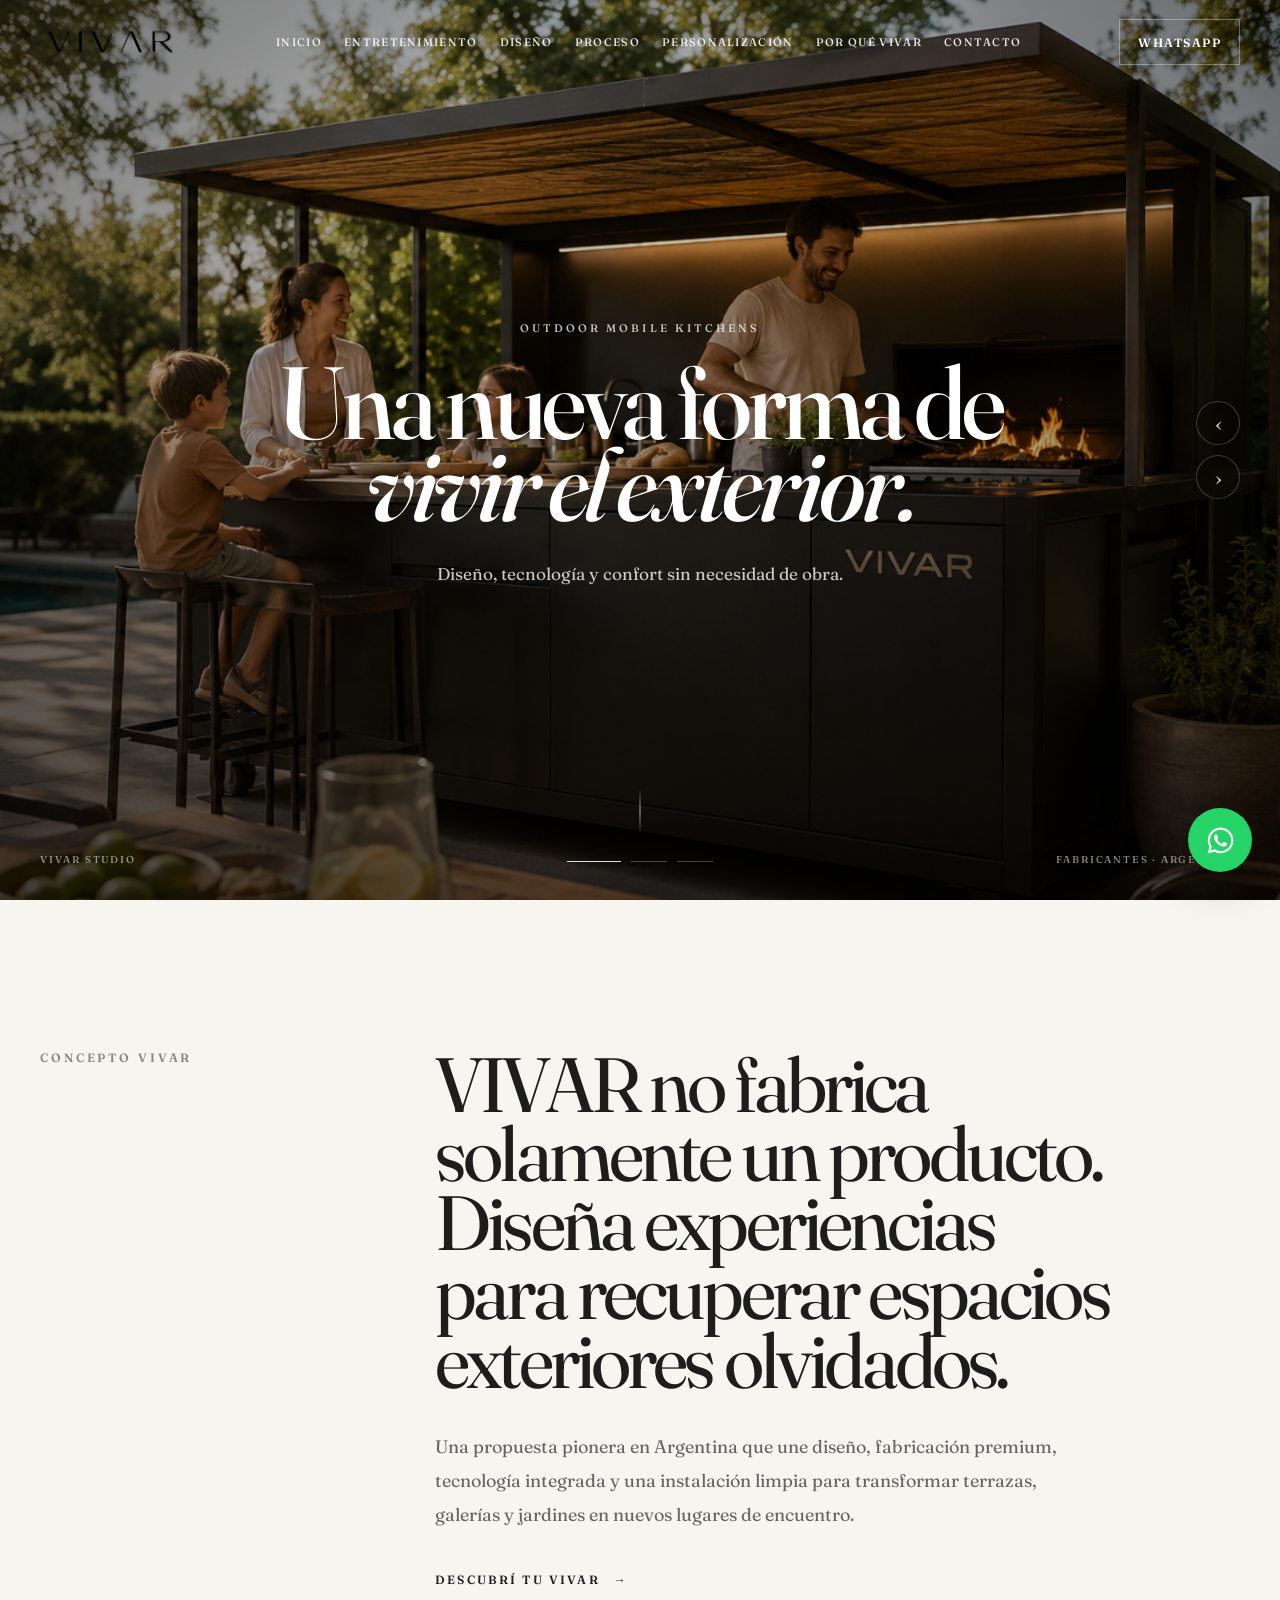
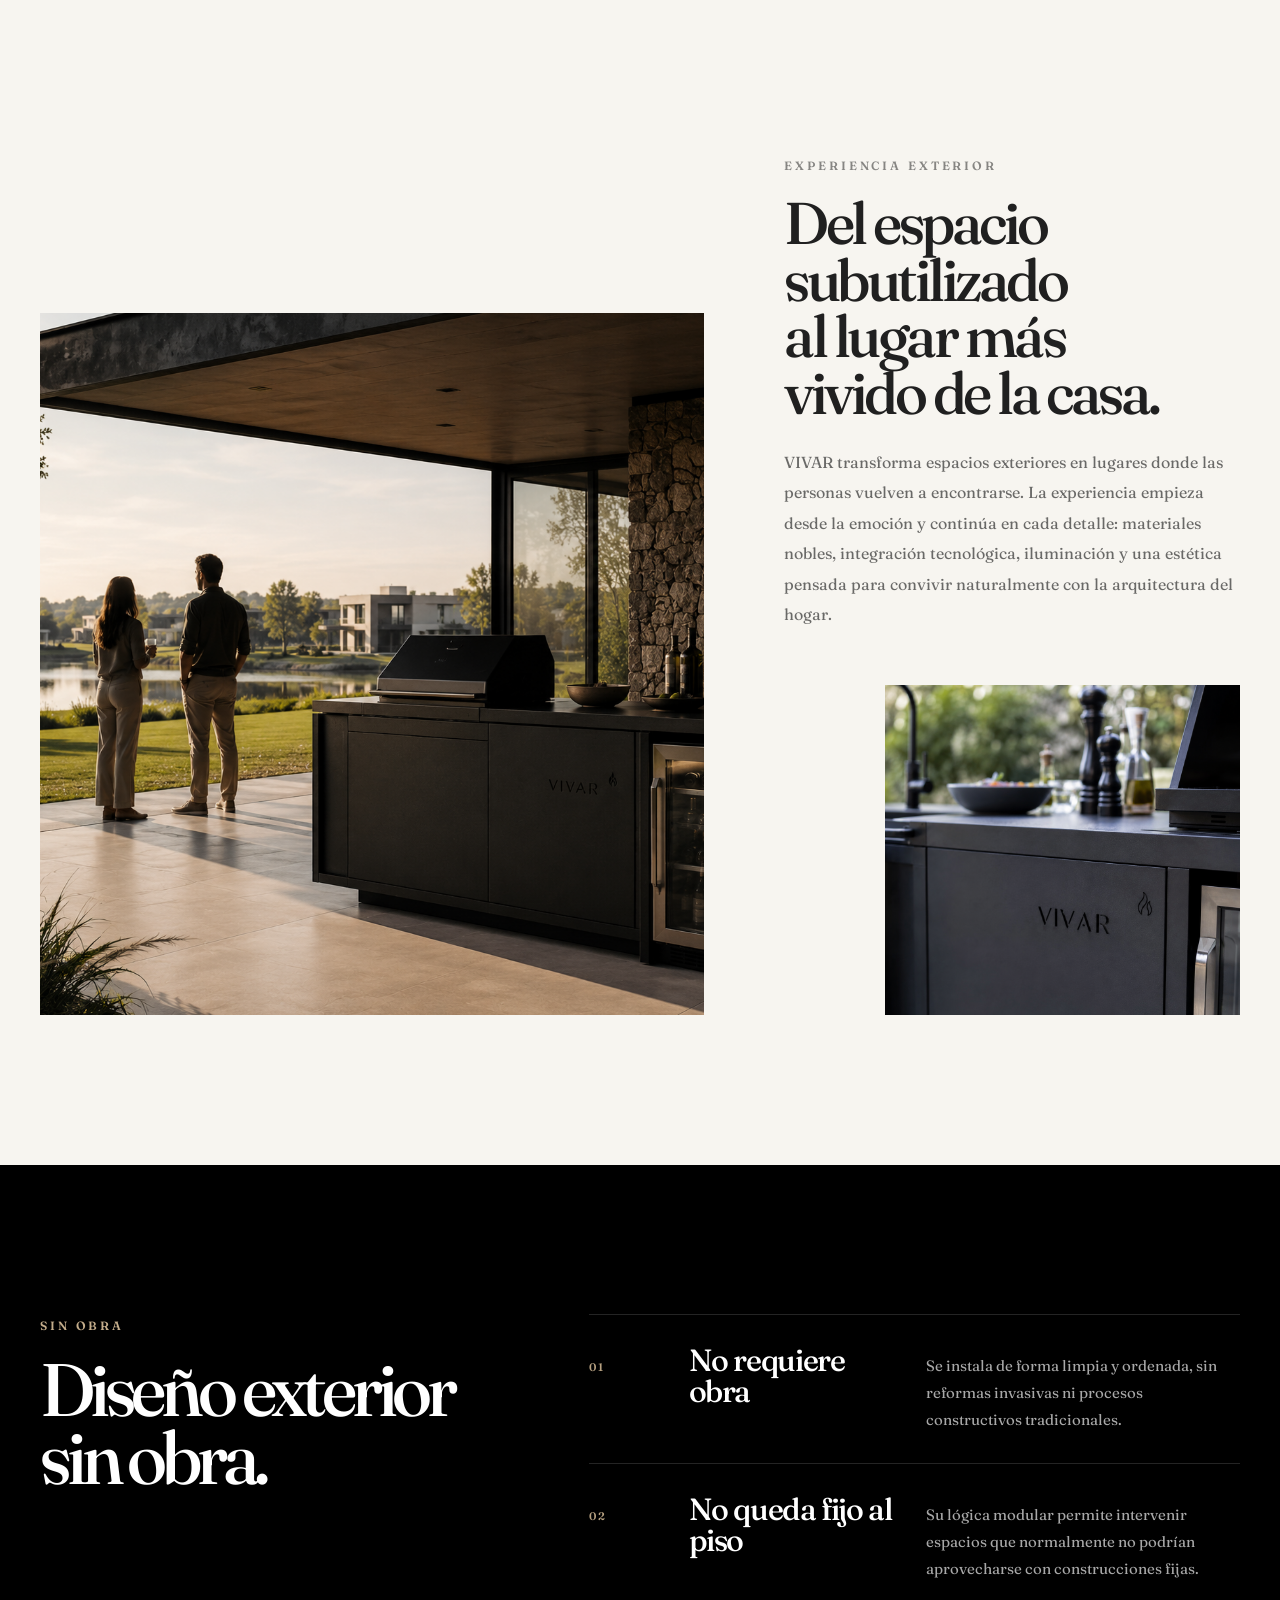
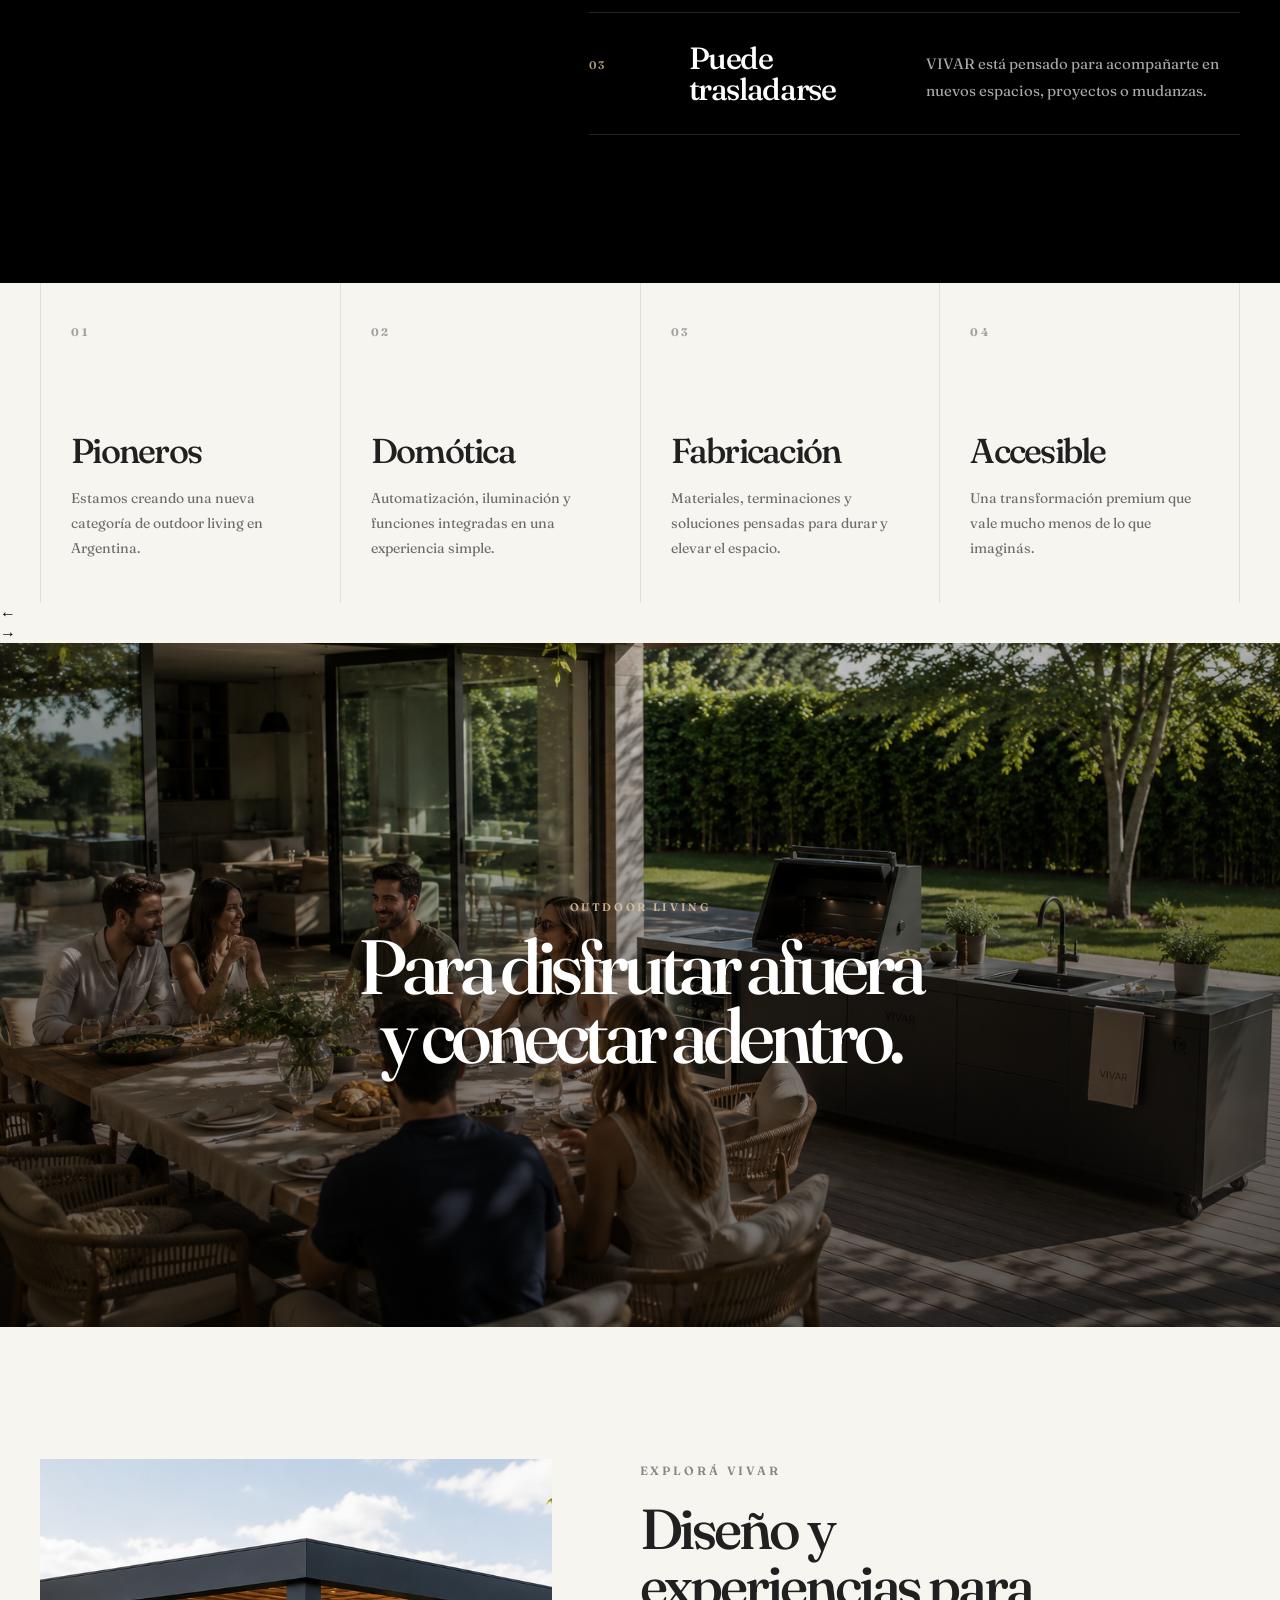
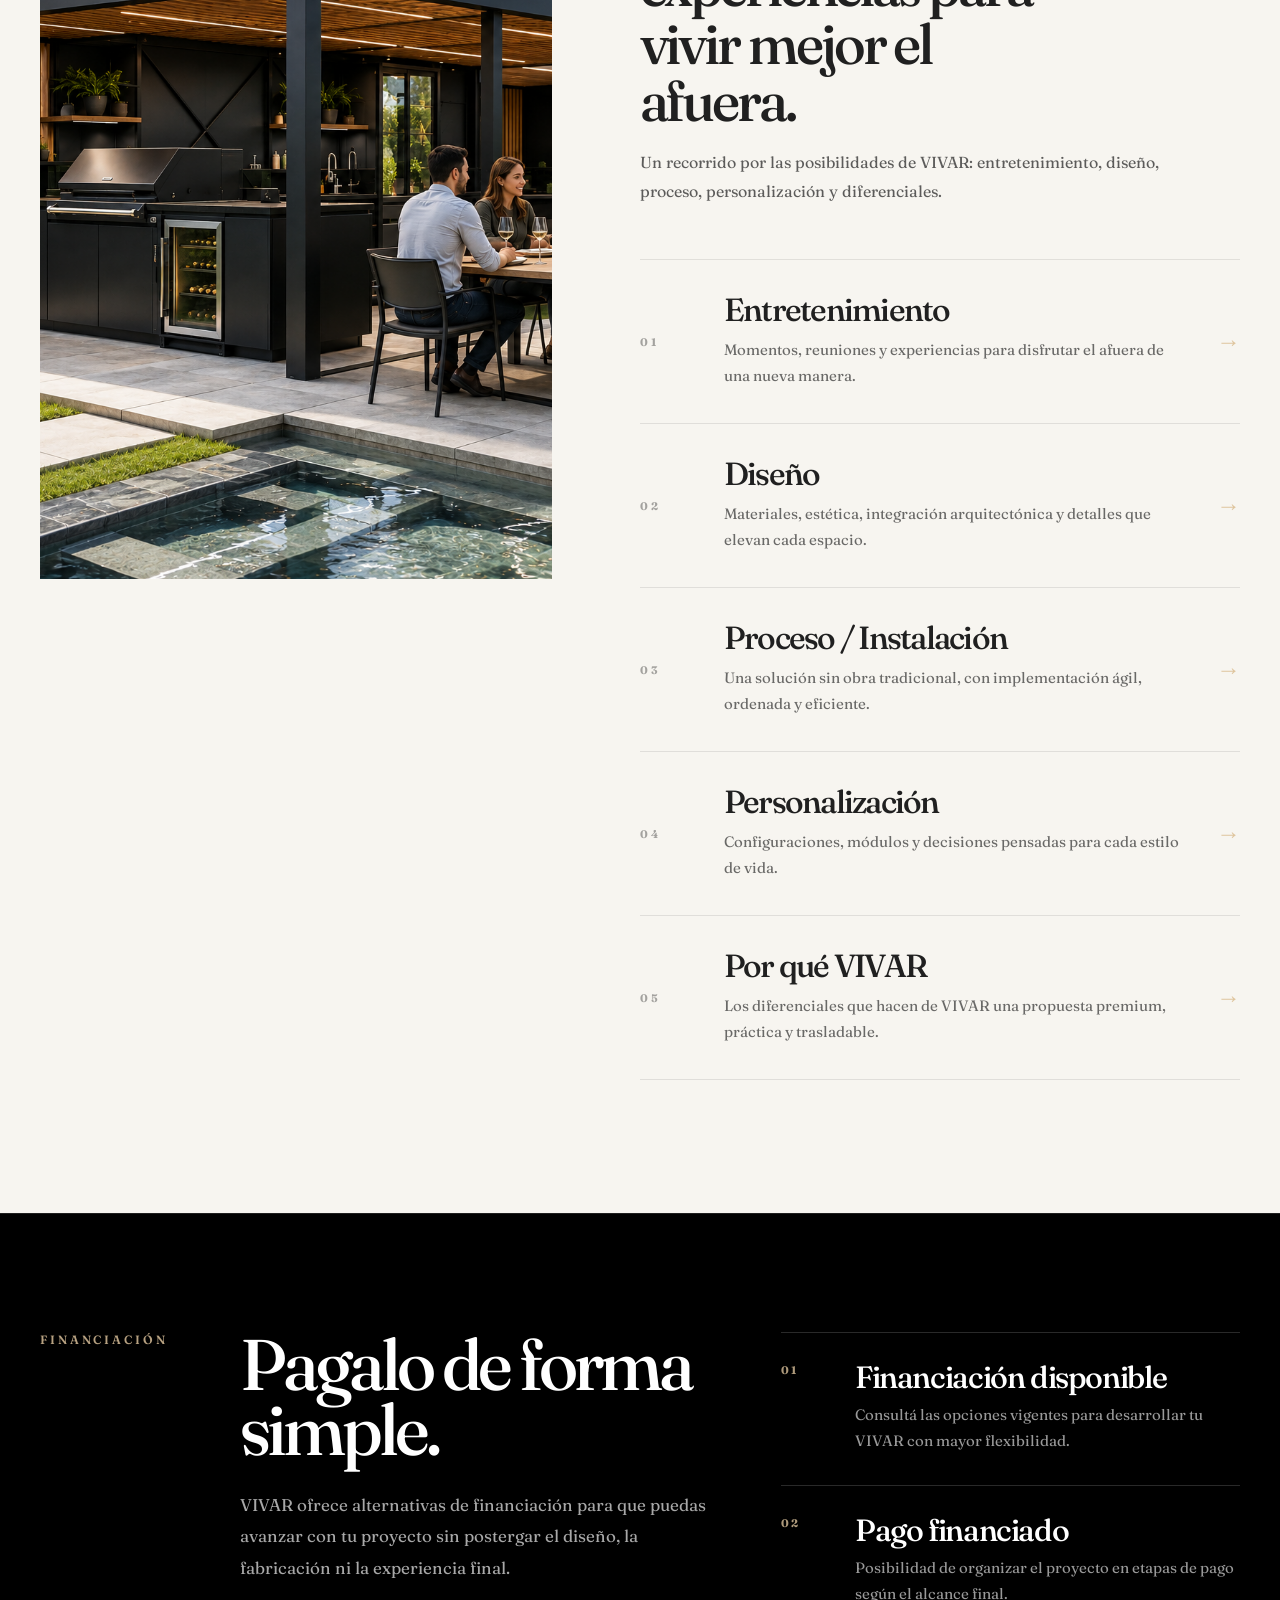
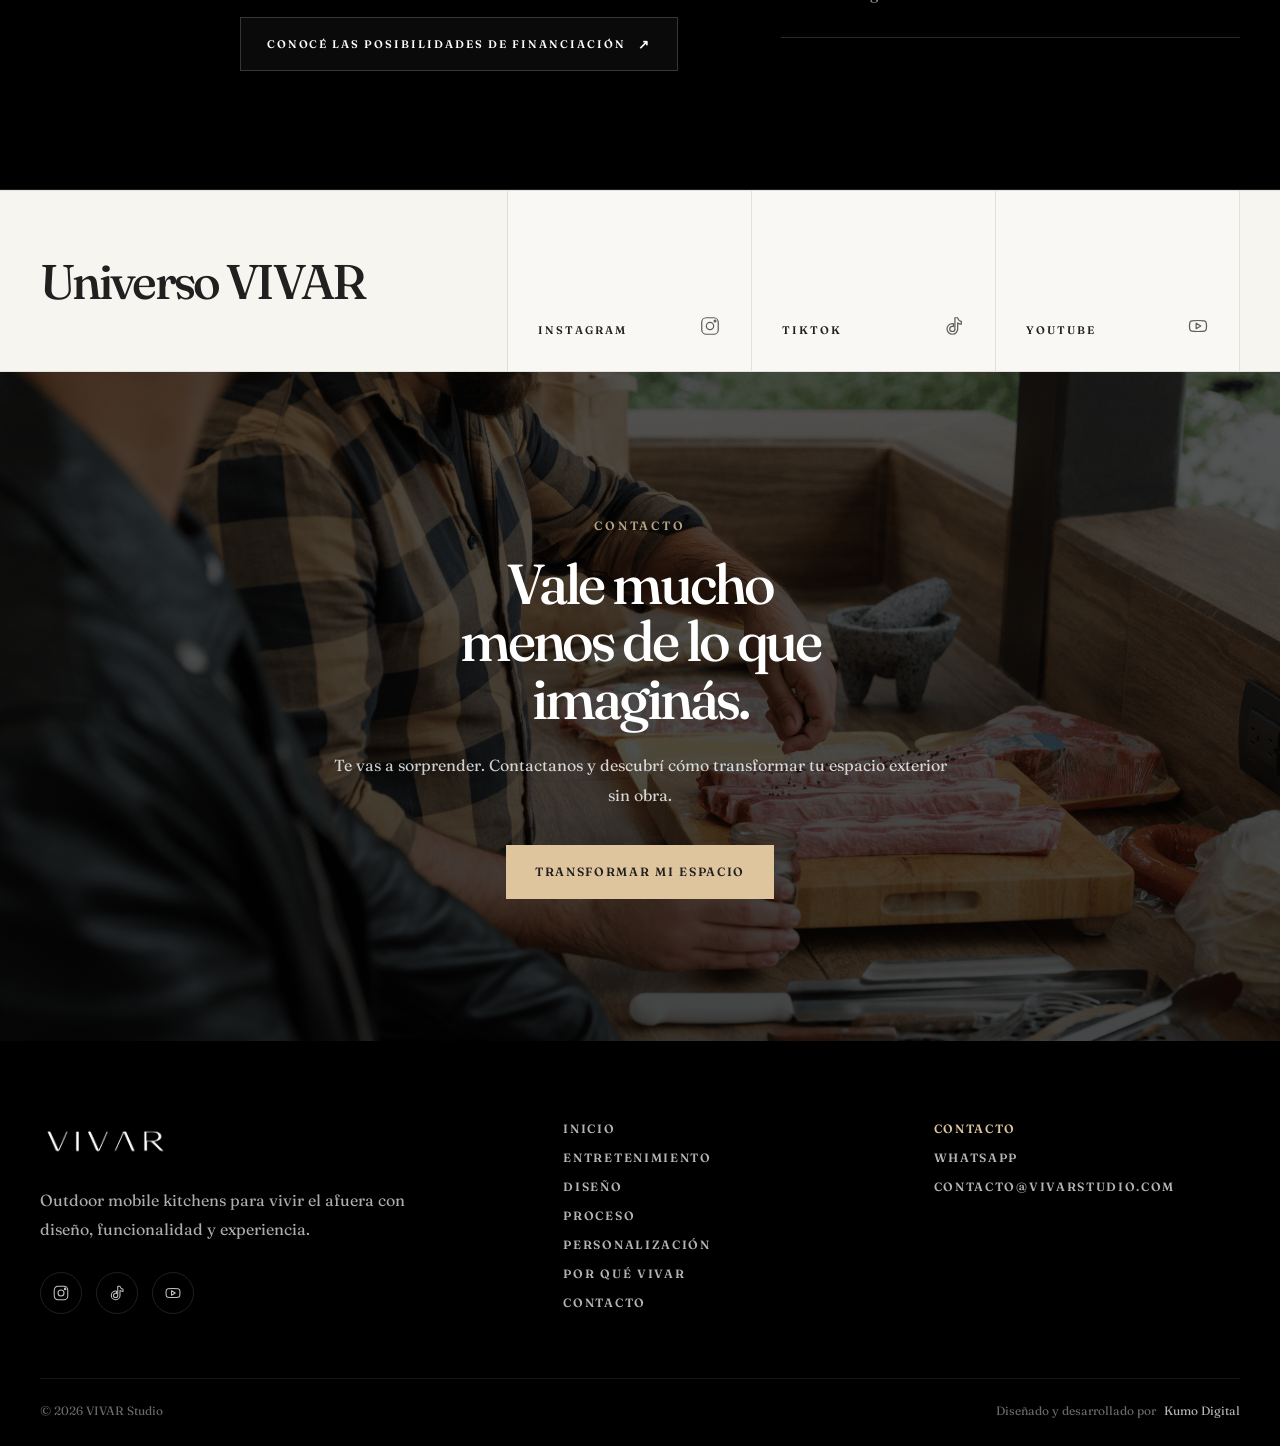
==== commit ed1430c0: "Refine VIVAR responsive layout and footer socials" ====
--- a/index.html
+++ b/index.html
@@ -376,7 +376,7 @@
 
     <div class="home-social__links">
 
-      <a href="#" target="_blank" aria-label="Instagram">
+      <a href="https://www.instagram.com/vivar.ar/" target="_blank" aria-label="Instagram">
         <span>Instagram</span>
         <svg viewBox="0 0 24 24" fill="none">
           <rect x="3" y="3" width="18" height="18" rx="5"></rect>
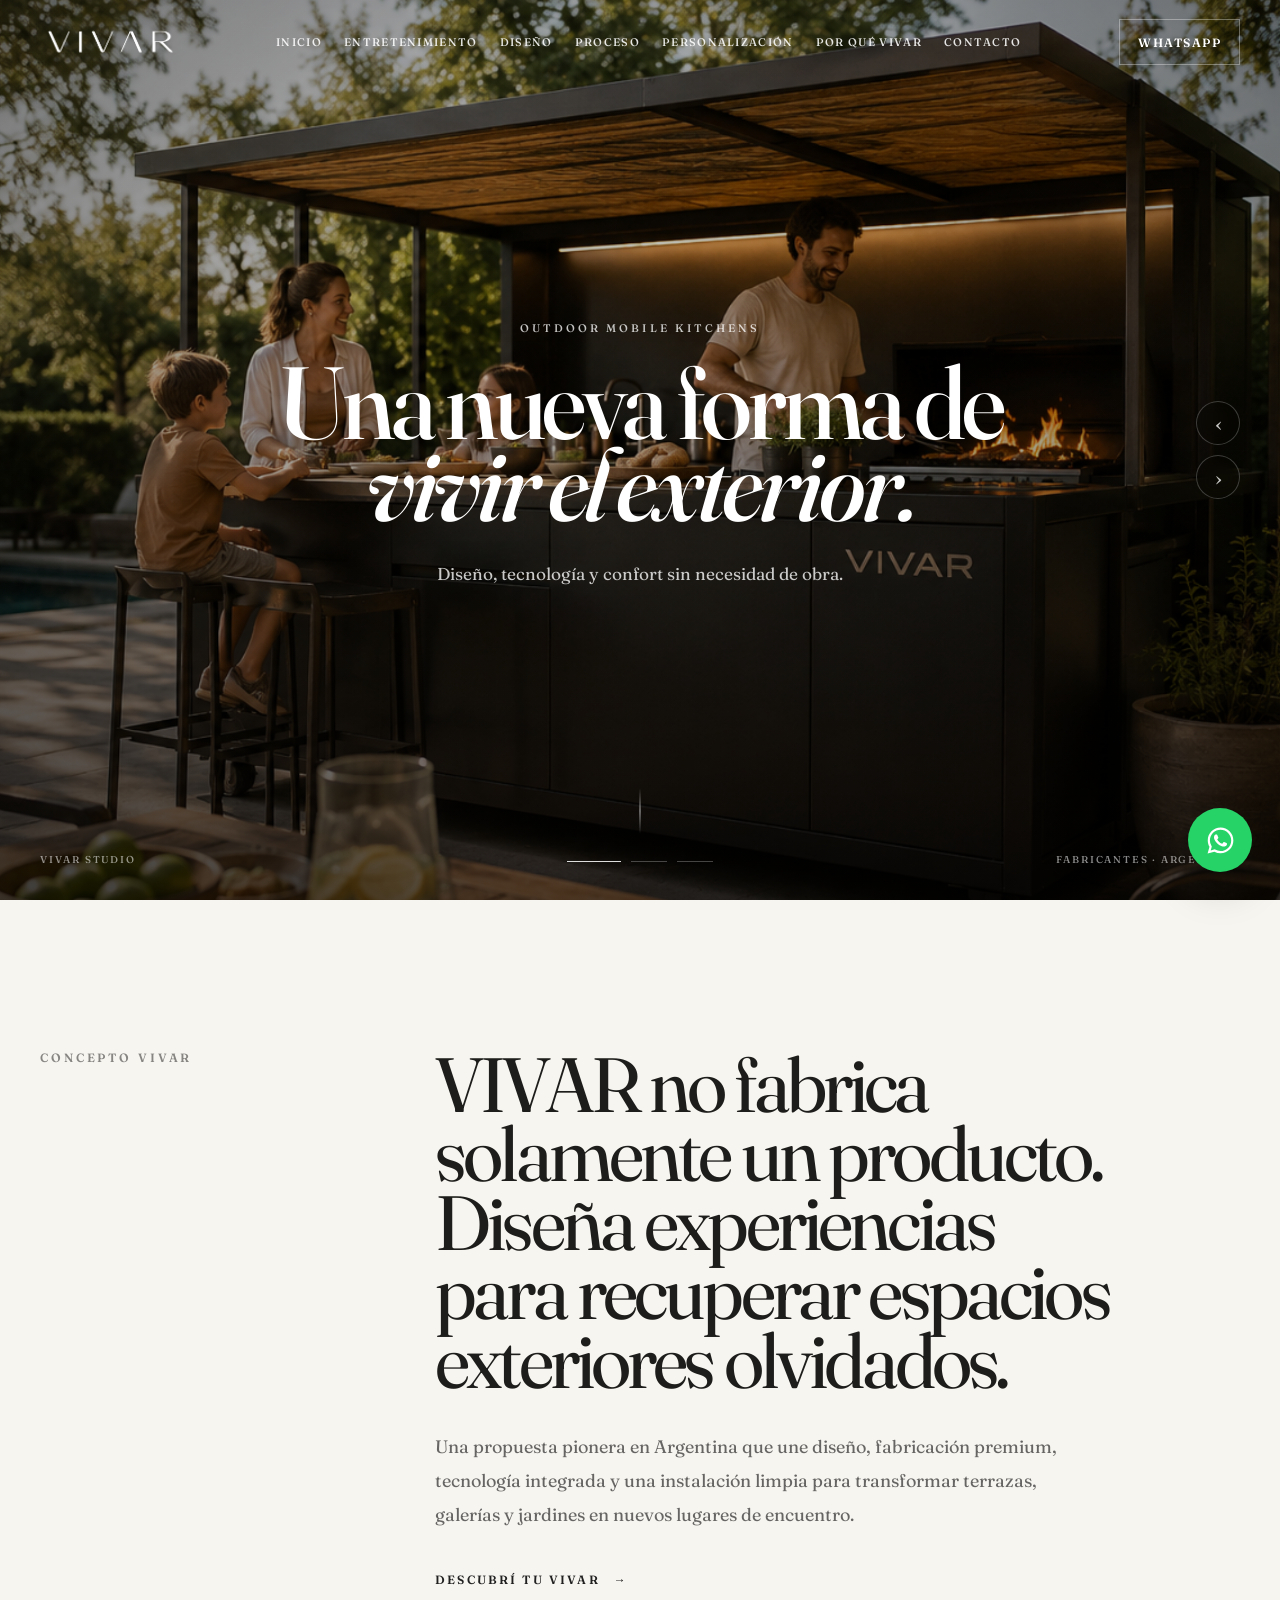
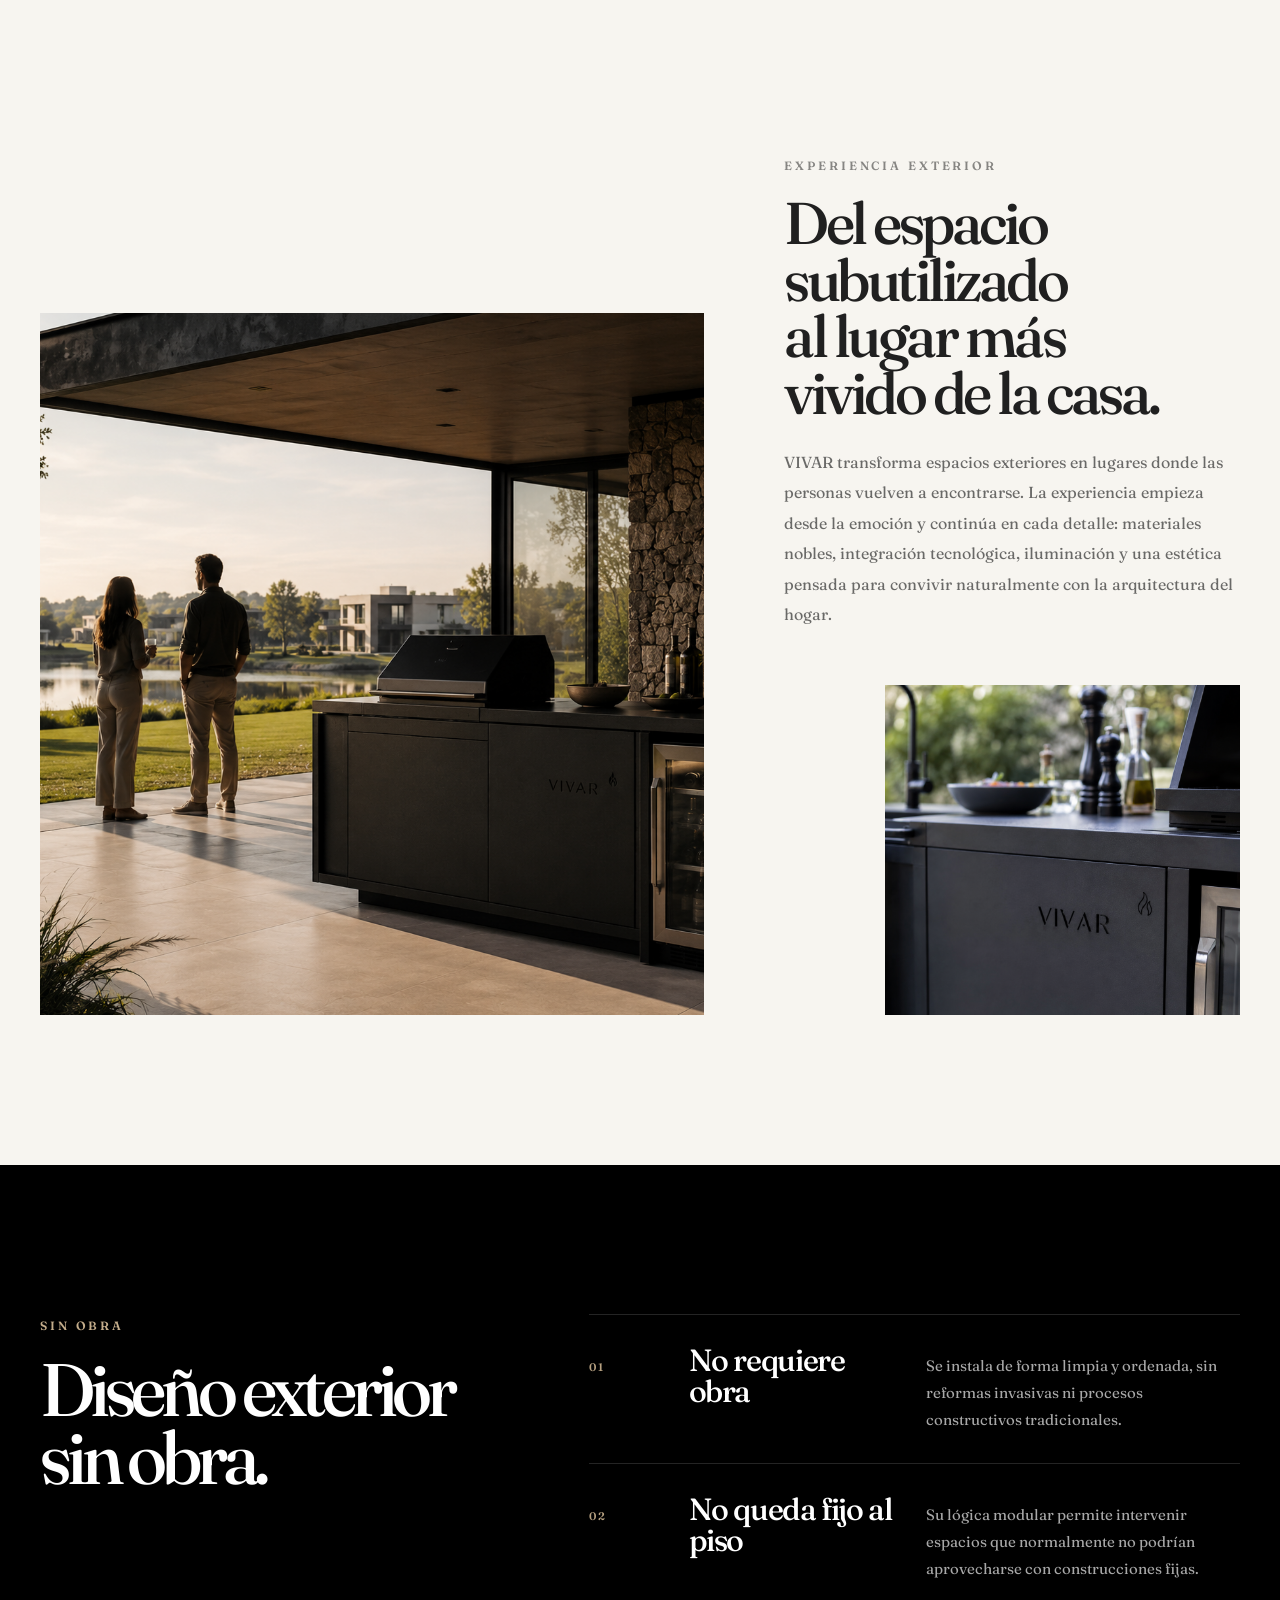
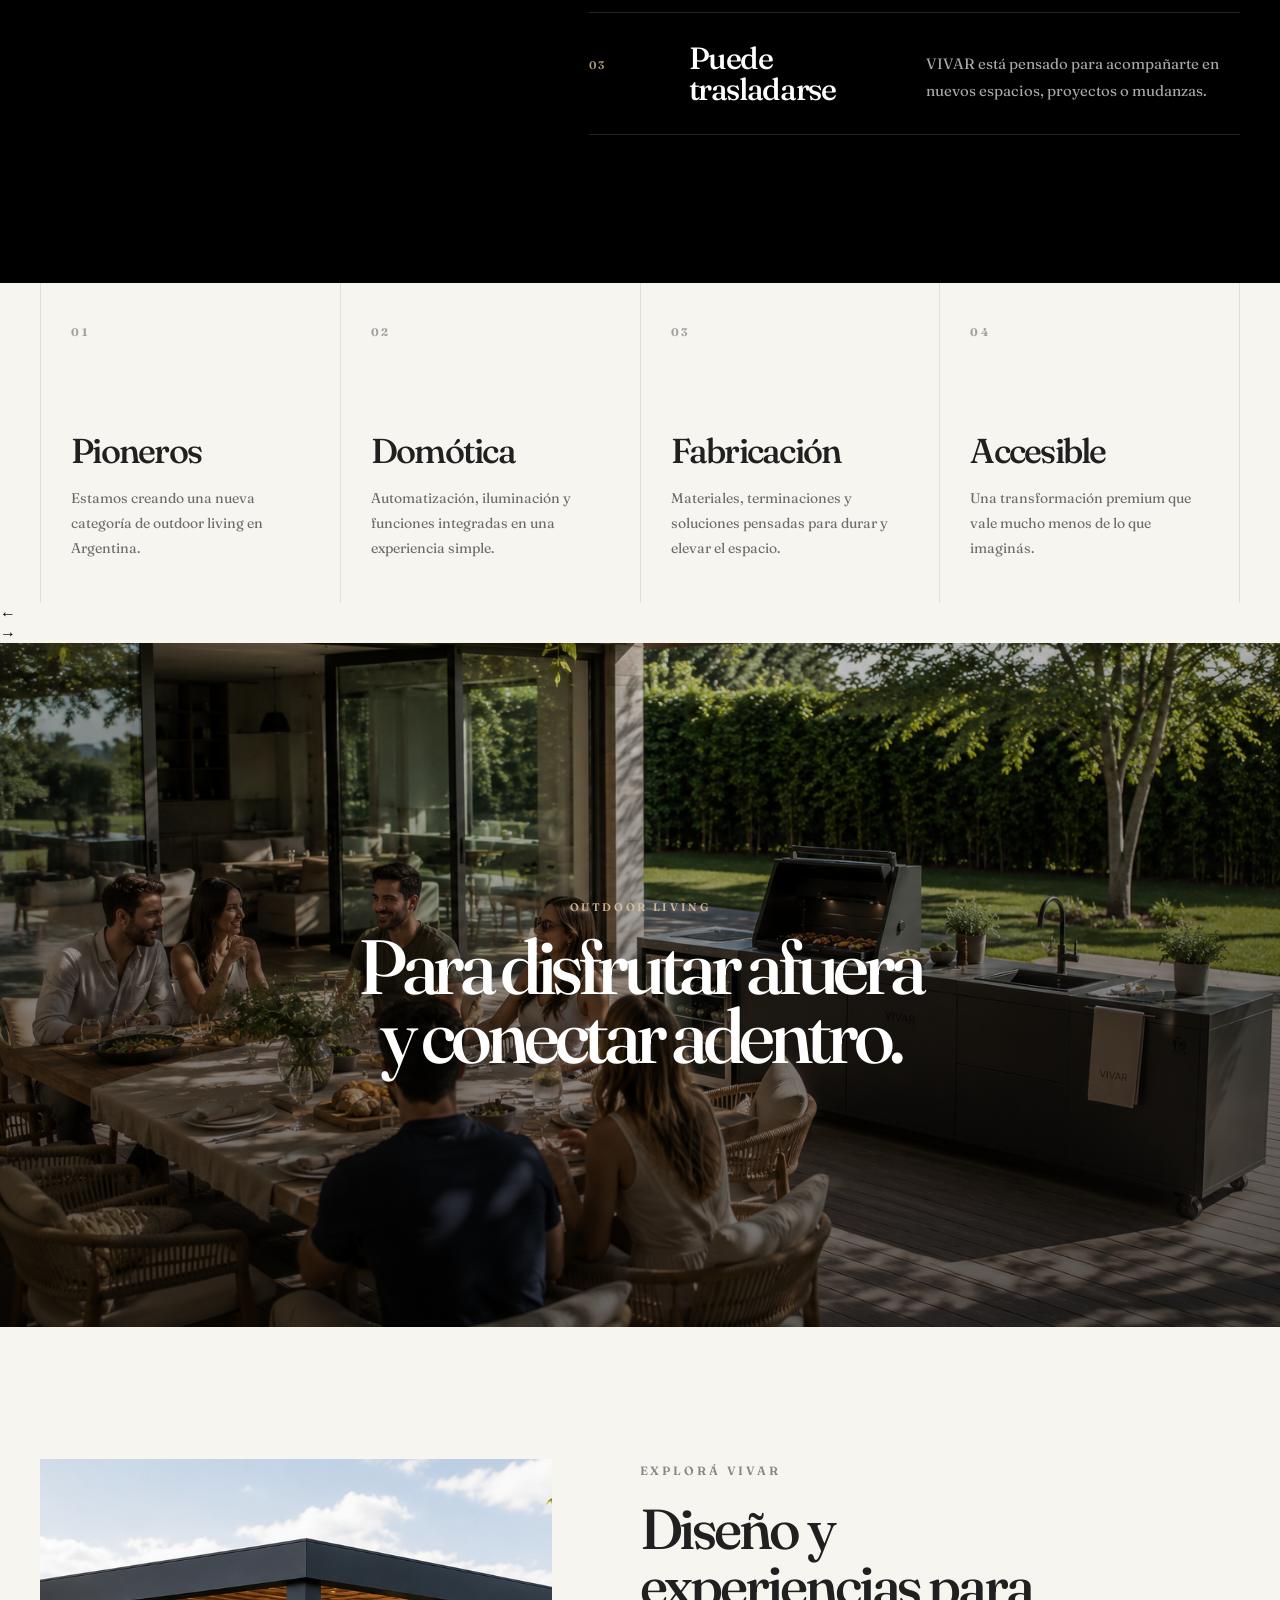
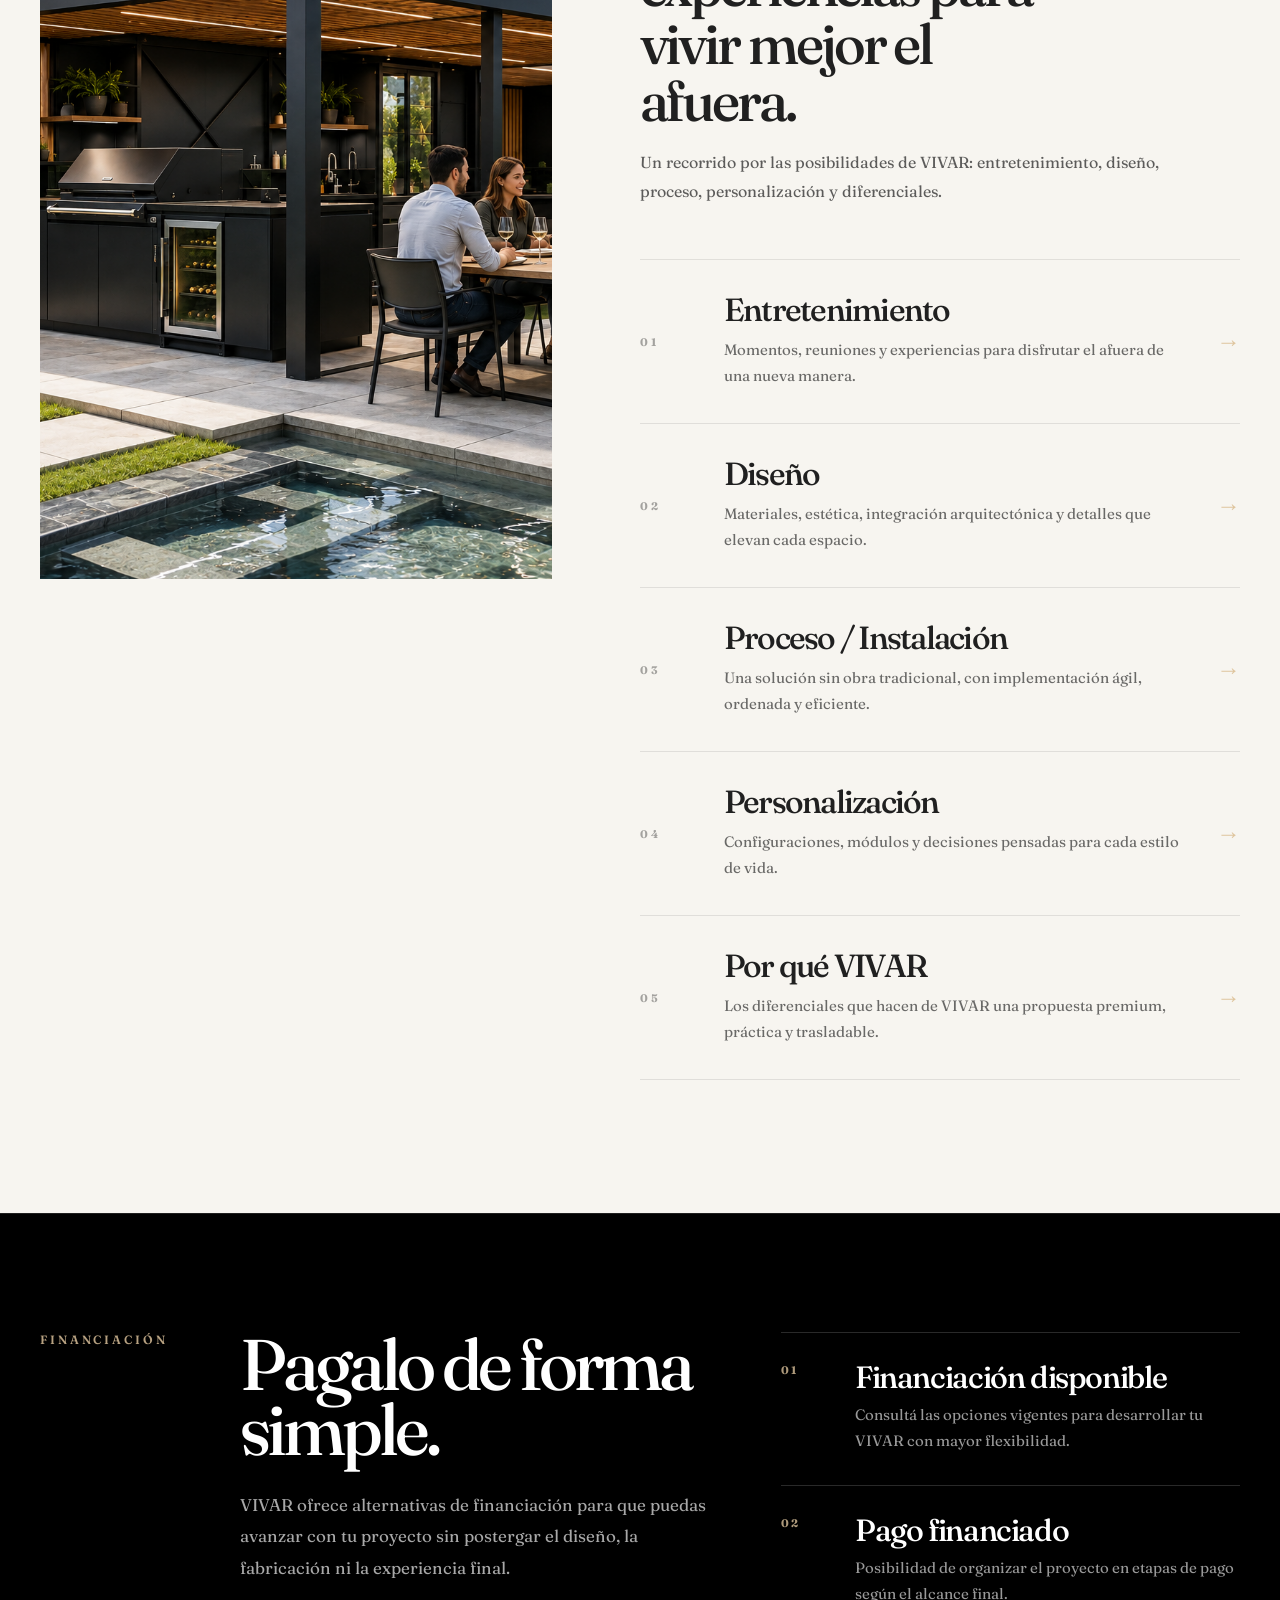
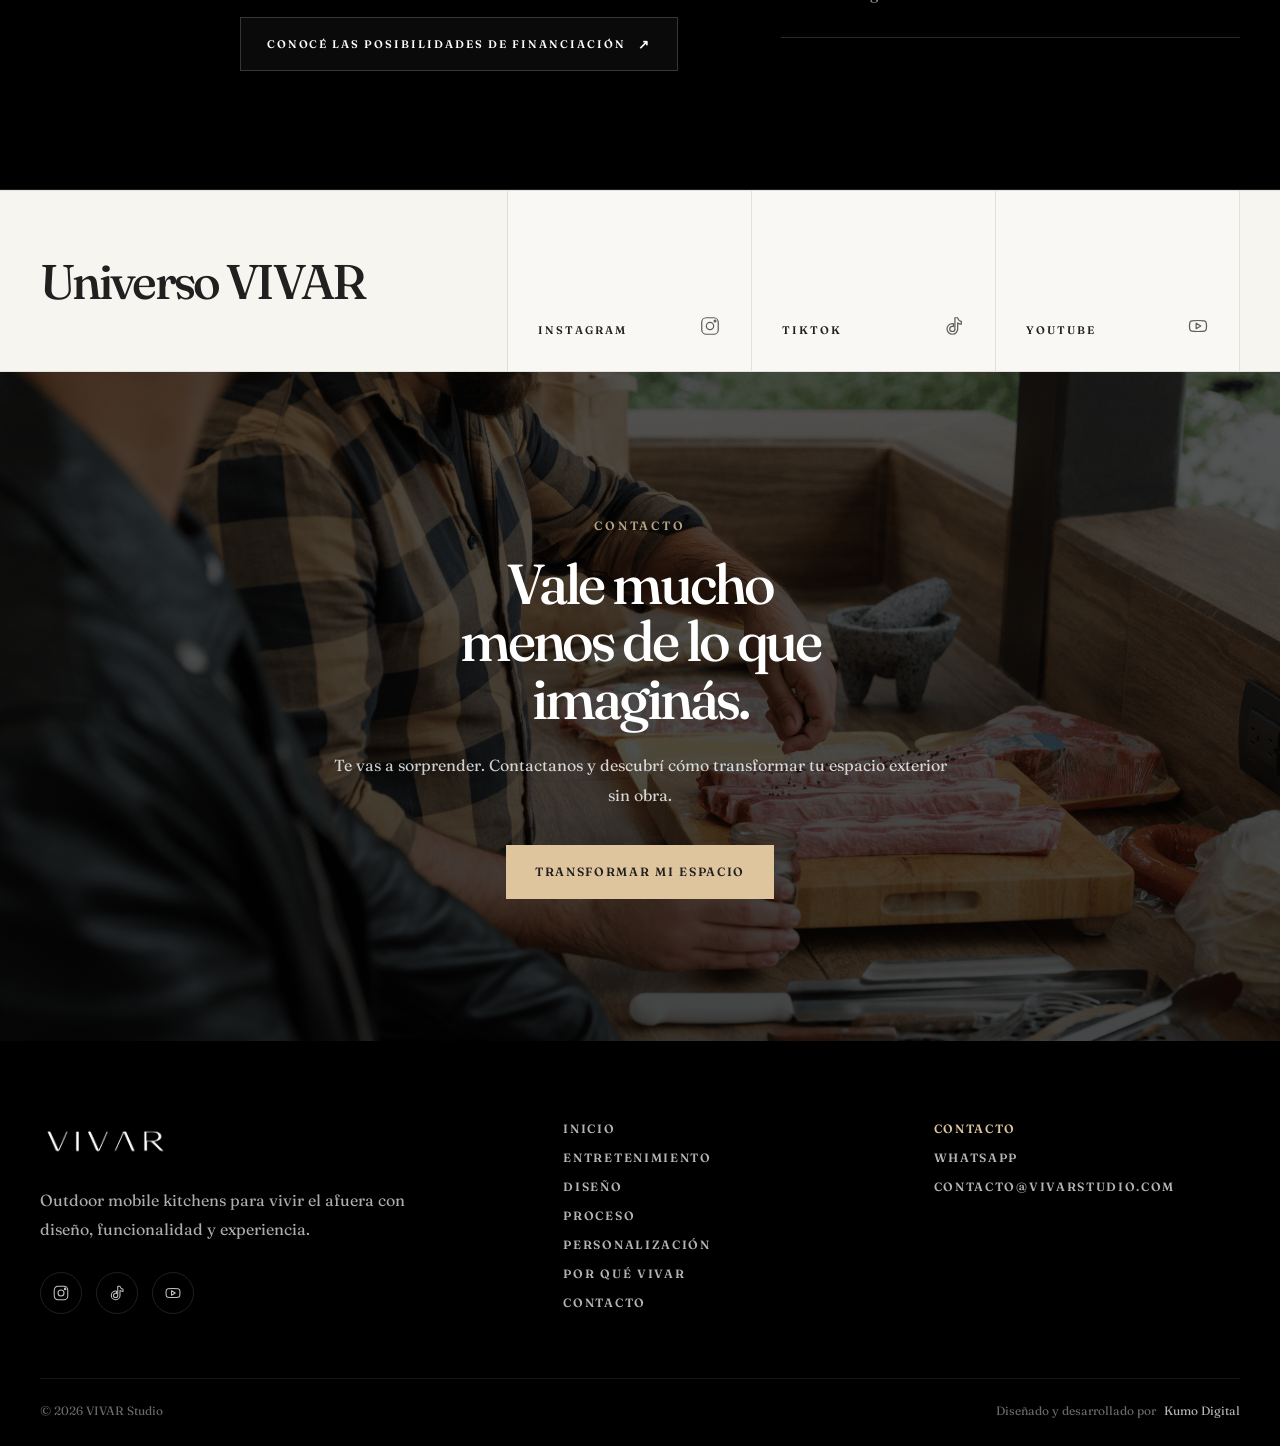
==== commit 935ff2b2: "Fix index mobile hero and VIVAR responsive refinements" ====
--- a/index.html
+++ b/index.html
@@ -432,7 +432,7 @@
       <!-- REDES -->
       <div class="site-footer__social">
 
-        <a href="#" target="_blank" aria-label="Instagram">
+        <a href="https://www.instagram.com/vivar.ar/" target="_blank" aria-label="Instagram">
           <svg viewBox="0 0 24 24" fill="none">
             <rect x="3" y="3" width="18" height="18" rx="5"></rect>
             <circle cx="12" cy="12" r="4"></circle>
--- a/styles.css
+++ b/styles.css
@@ -489,7 +489,7 @@
 
 .home-hero__title {
   width: 100%;
-  max-width: calc(100vw - 42px);
+  max-width: 400px;
   margin: 0 auto;
   align-items: center;
   overflow: hidden;
@@ -502,14 +502,15 @@
   text-align: center;
   white-space: nowrap;
 
-  font-size: clamp(46px, 10.8vw, 54px);
-  line-height: 0.9;
-  letter-spacing: -0.055em;
+  font-size: clamp(30px, 6.5vw, 35px);
+  line-height: 0.94;
+  letter-spacing: -0.035em;
 }
 
 .home-hero__title em.home-hero__title-line {
-  margin-top: -3px;
-  font-size: clamp(48px, 11.3vw, 56px);
+  margin-top: 0;
+  font-size: clamp(35px, 9.3vw, 40px);
+  line-height: 0.94;
 }
 
   .home-hero__content p {
@@ -1630,8 +1631,8 @@
   }
 
   .home-hero__content {
-    align-items: flex-start;
-    text-align: left;
+    align-items: center;
+    text-align: center;
     padding-bottom: 118px;
   }
 
@@ -1642,16 +1643,18 @@
   }
 
   .home-hero__content h1 {
-    max-width: 9.5ch;
-    margin-left: 0;
-    font-size: clamp(44px, 13vw, 62px);
-    line-height: 0.94;
-    letter-spacing: -0.07em;
+    max-width: 100%;
+    margin-left: auto;
+    margin-right: auto;
+    font-size: clamp(44px, 11vw, 58px);
+    line-height: 0.9;
+    letter-spacing: -0.06em;
   }
 
   .home-hero__content p {
-    max-width: 28ch;
-    margin-left: 0;
+    max-width: 24ch;
+    margin-left: auto;
+    margin-right: auto;
     font-size: 15px;
     line-height: 1.65;
   }
